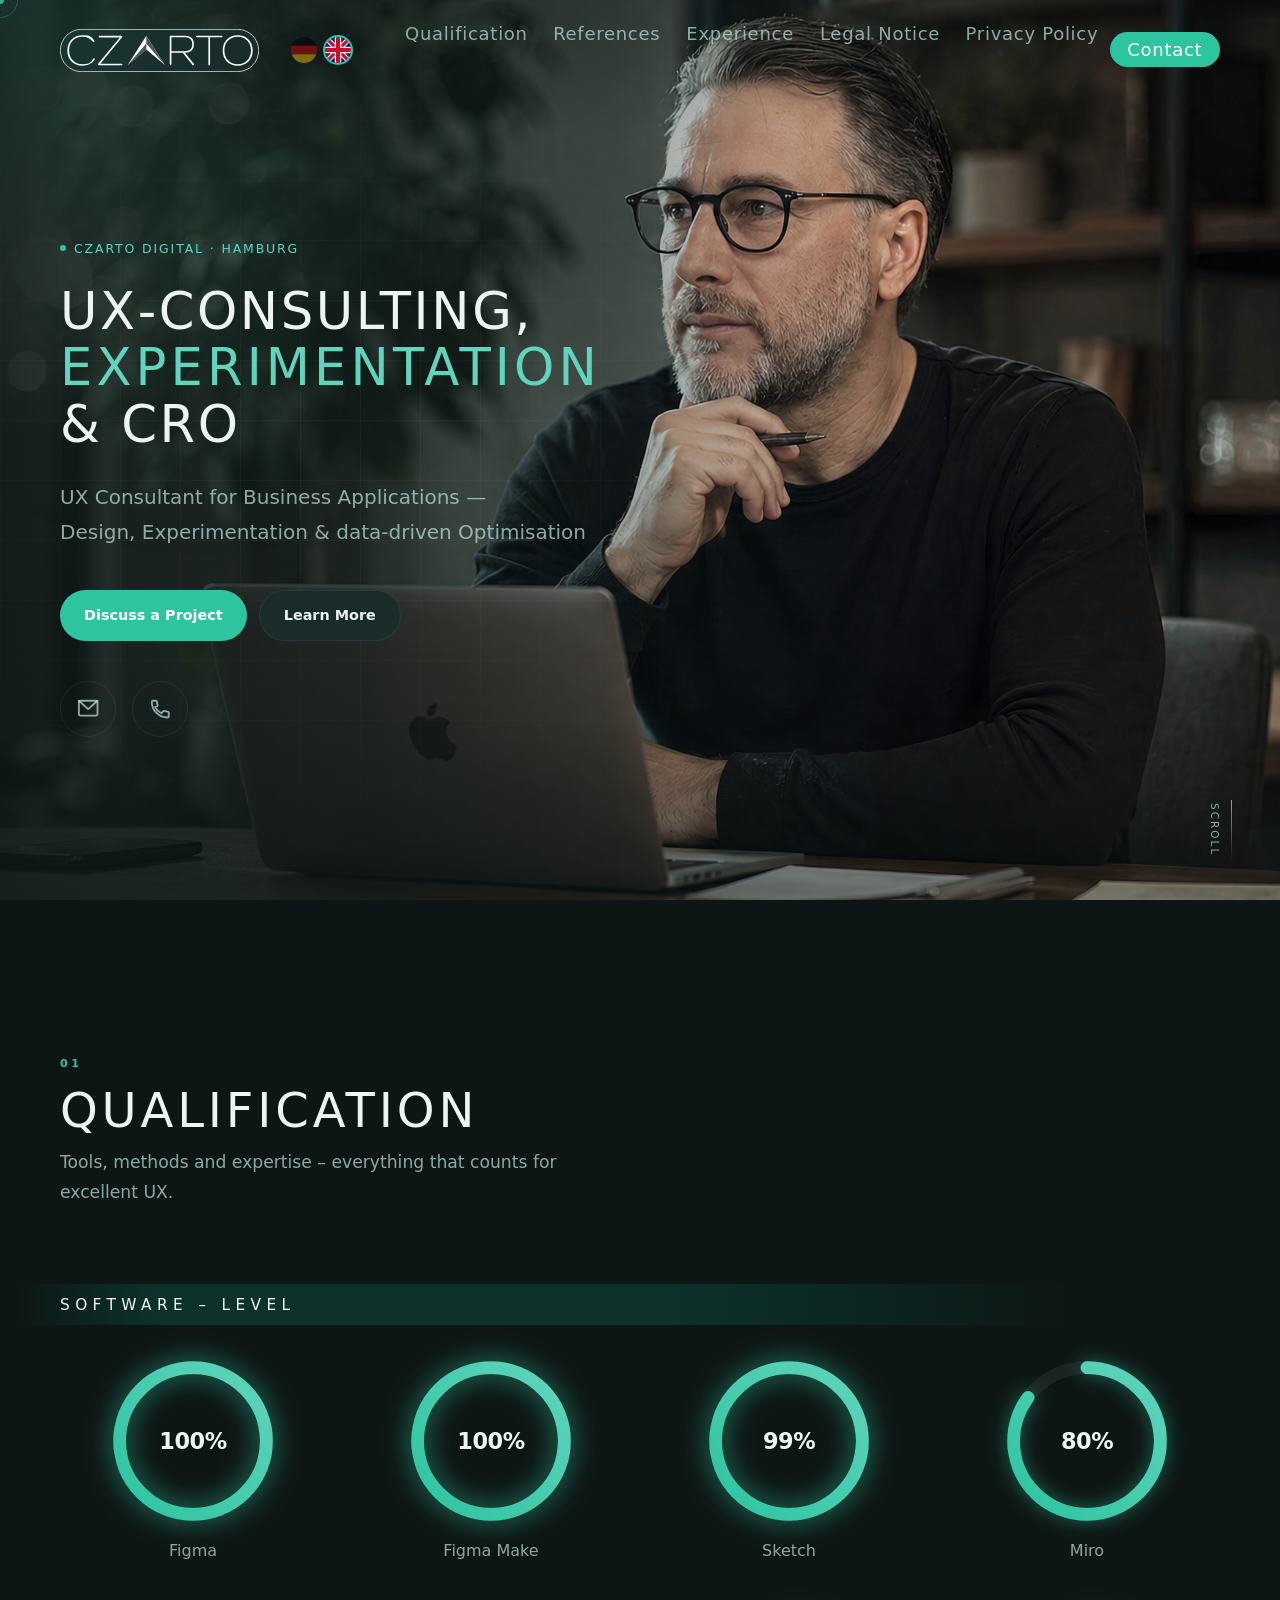
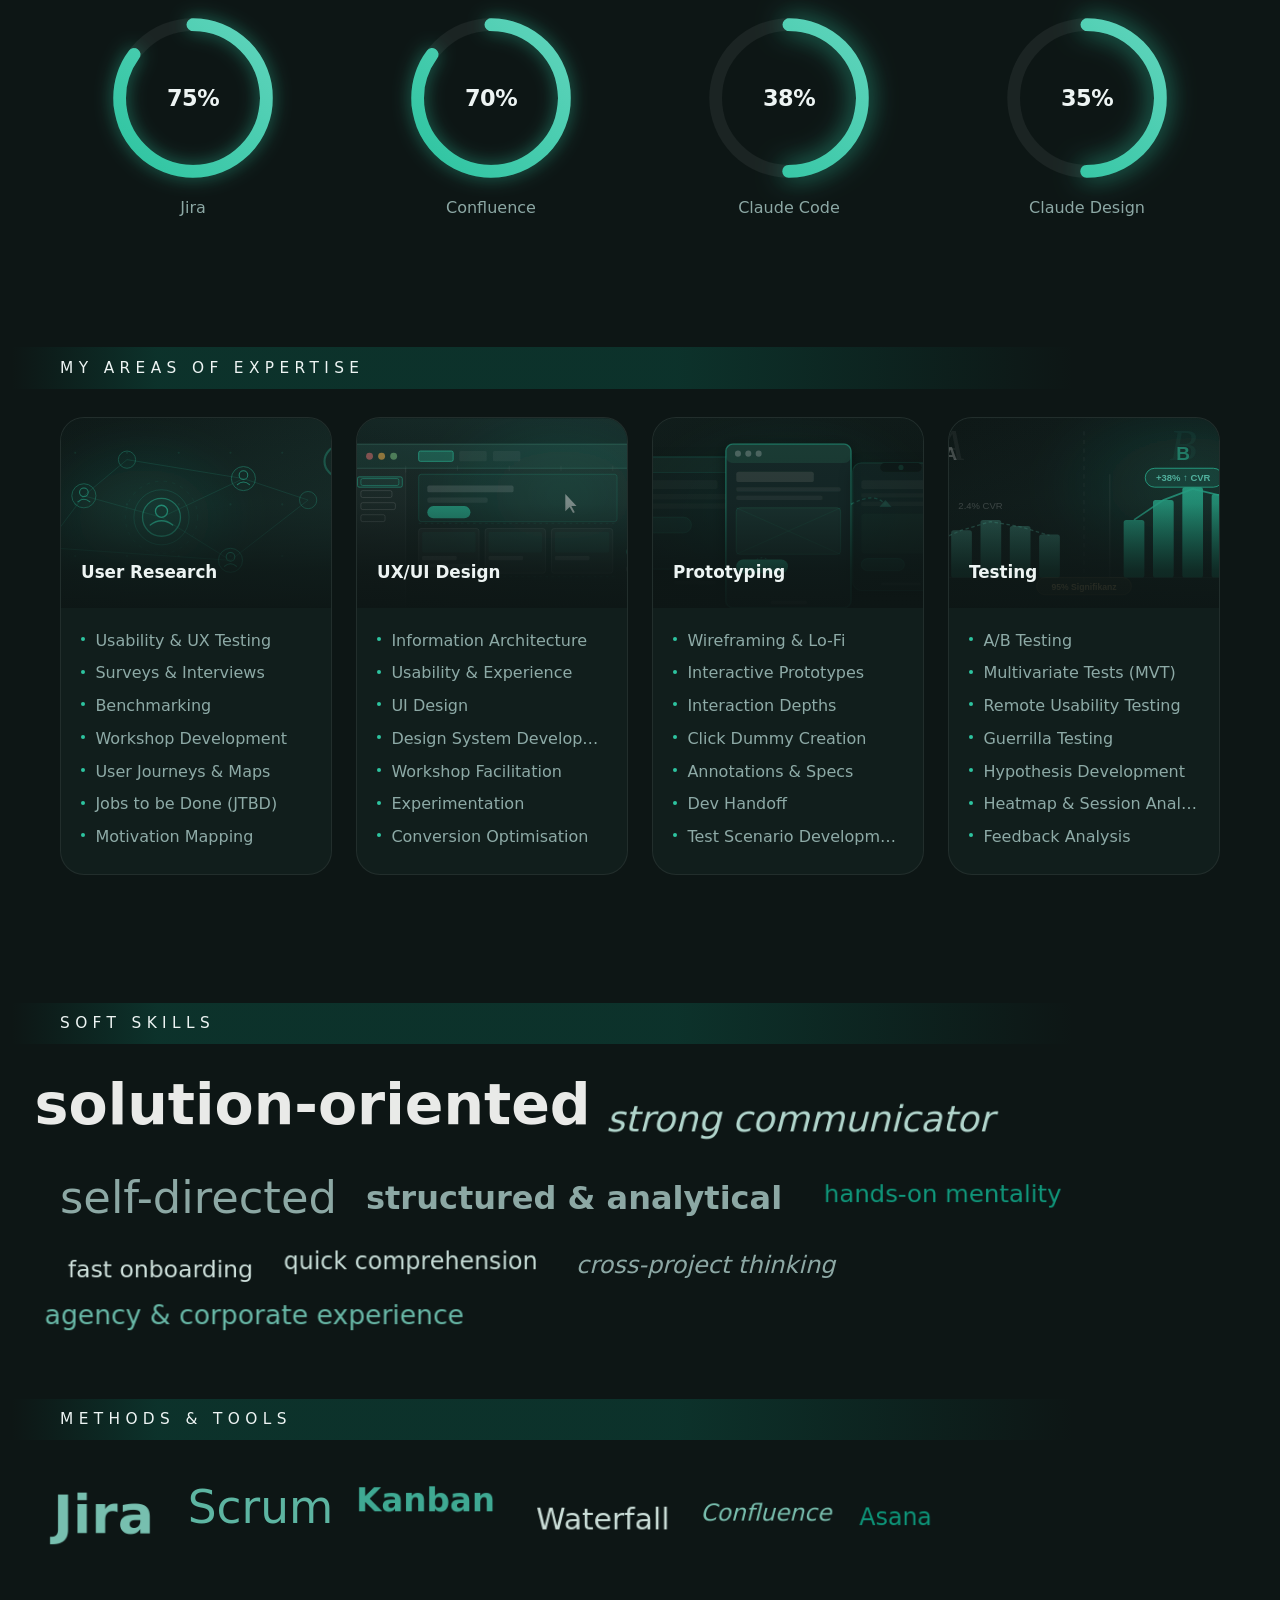
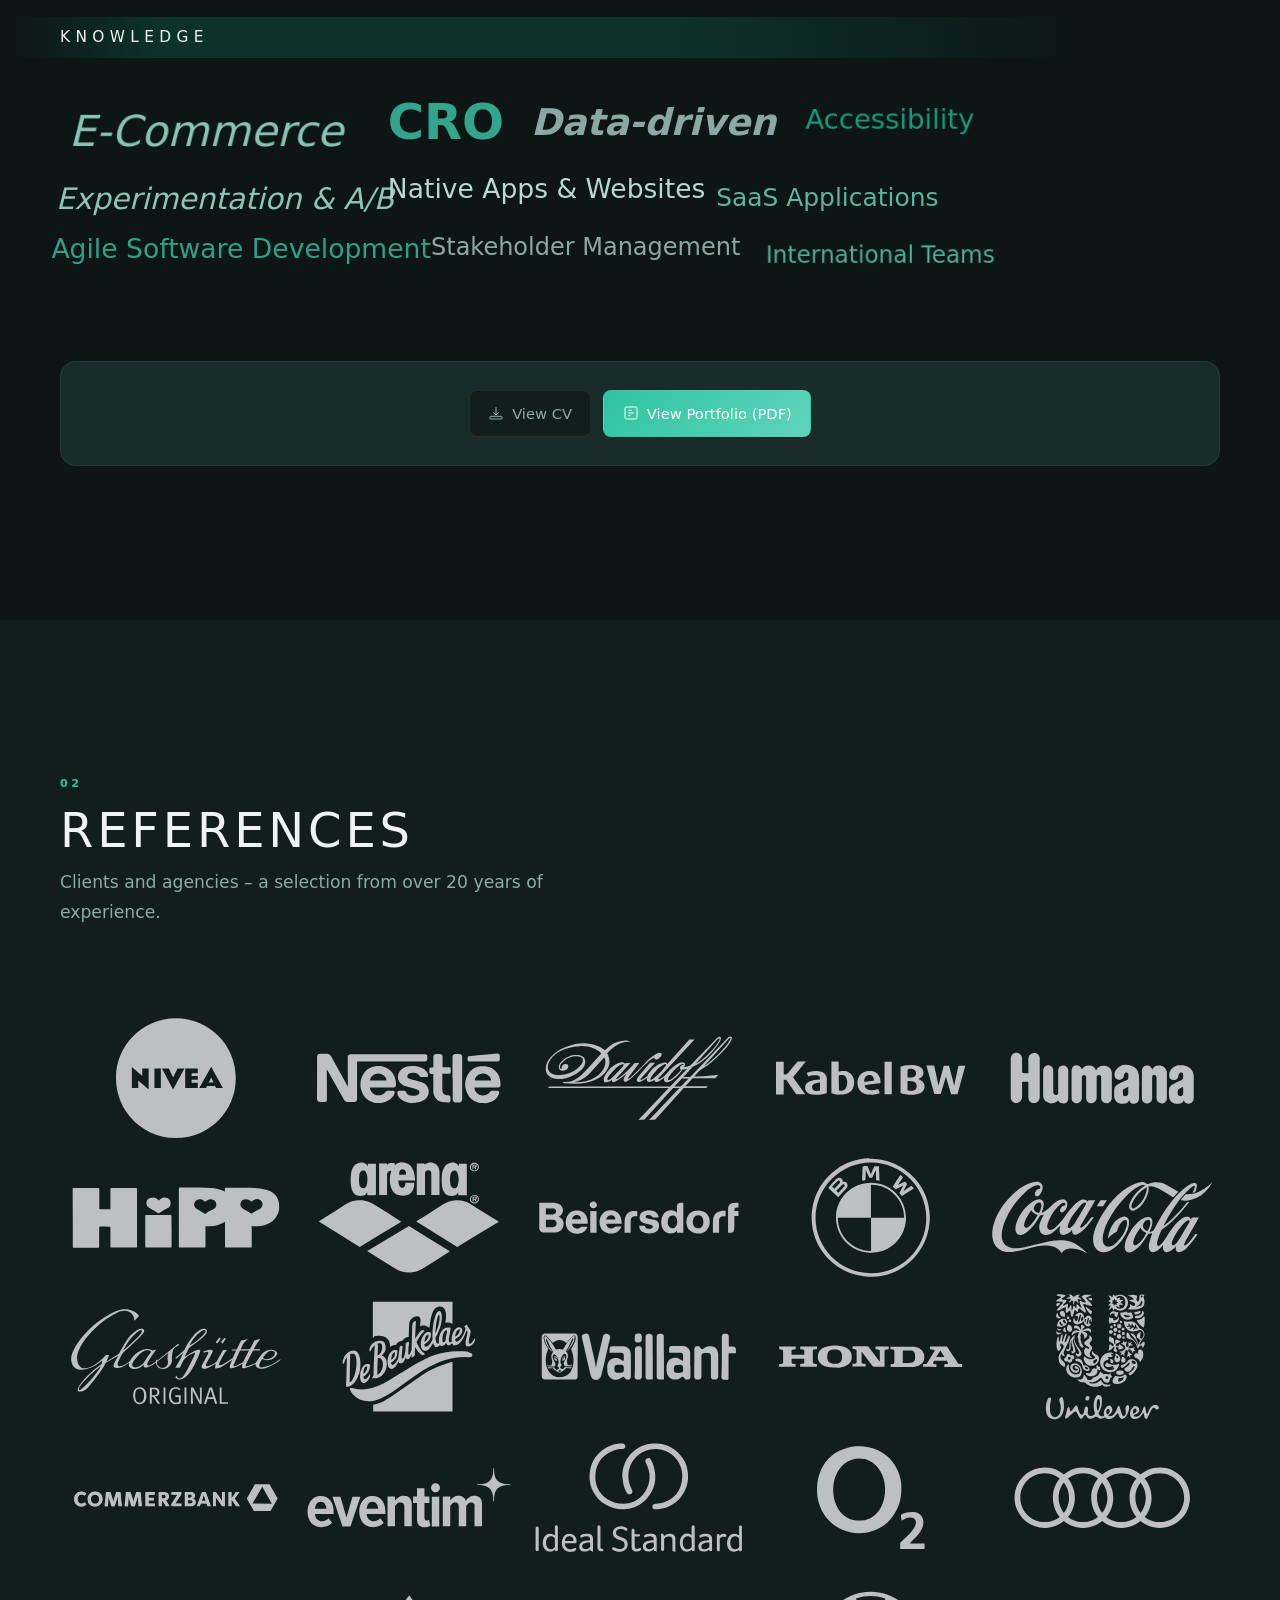
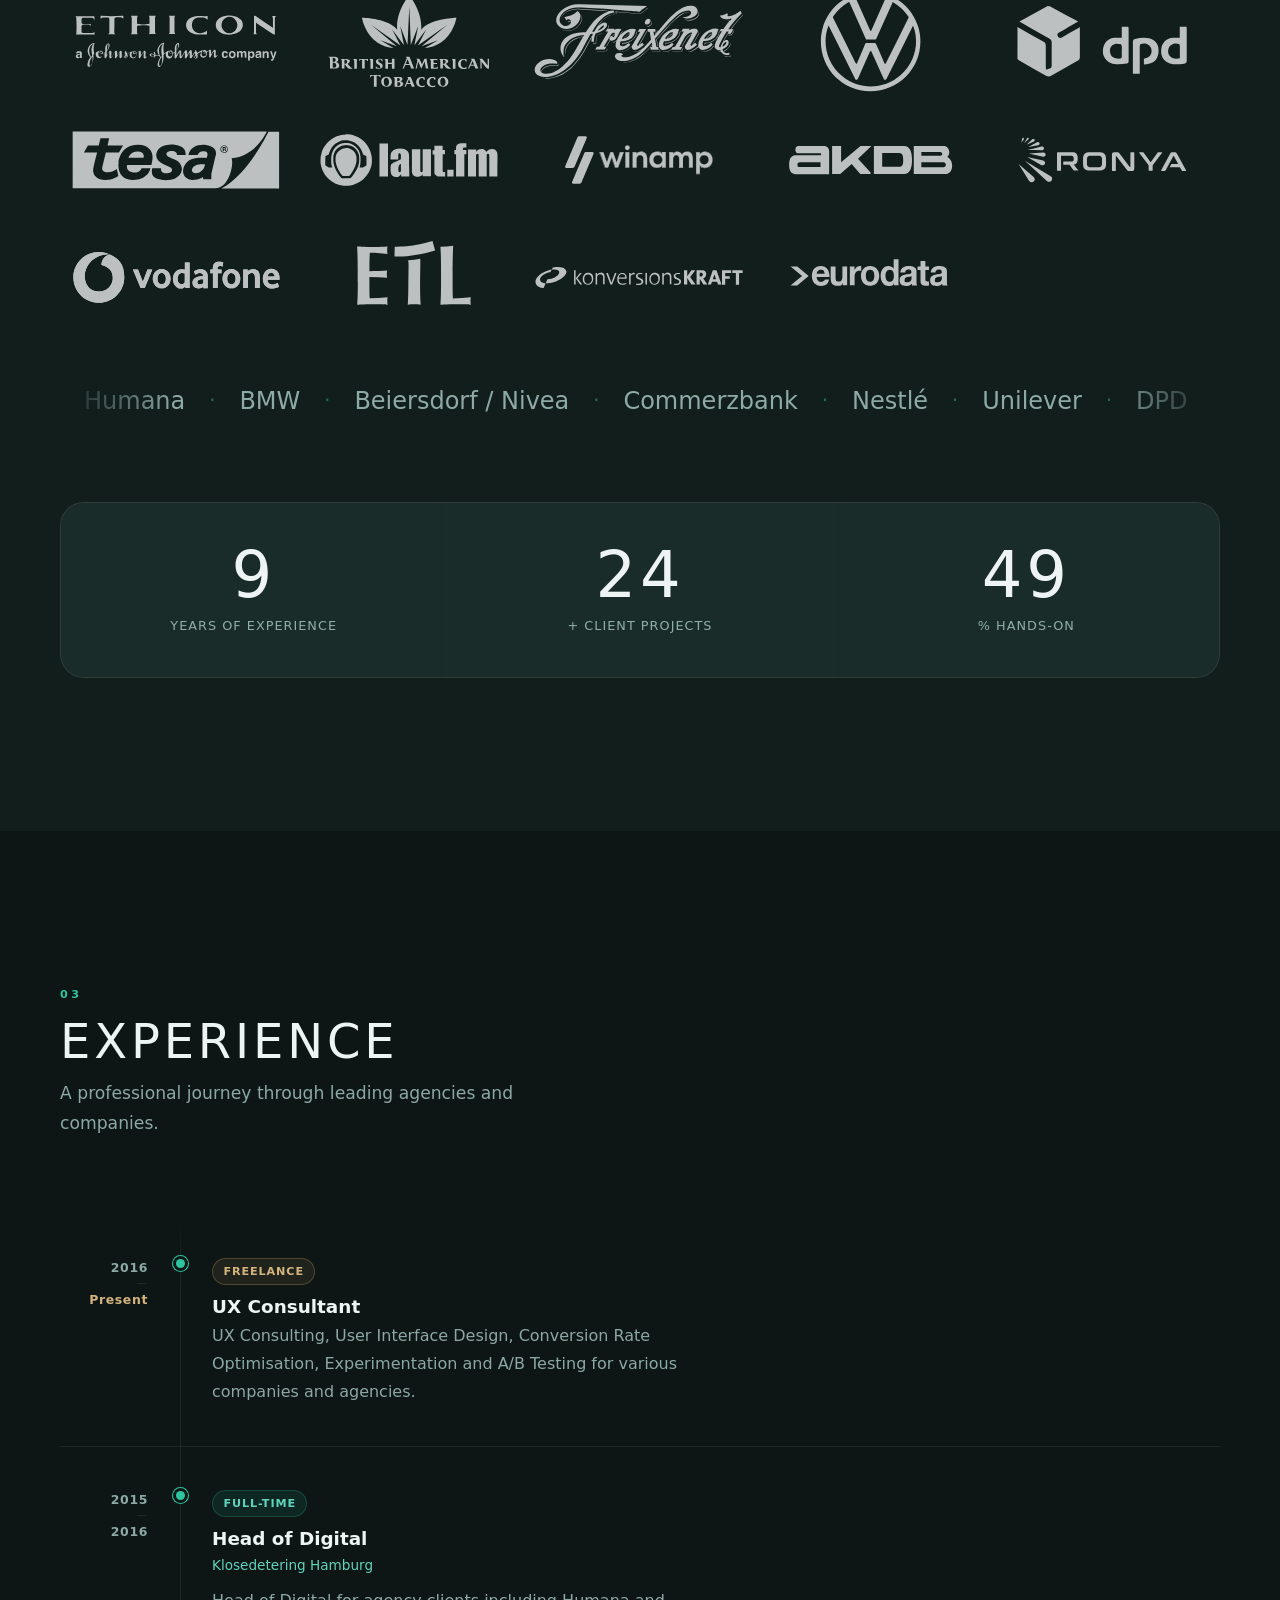
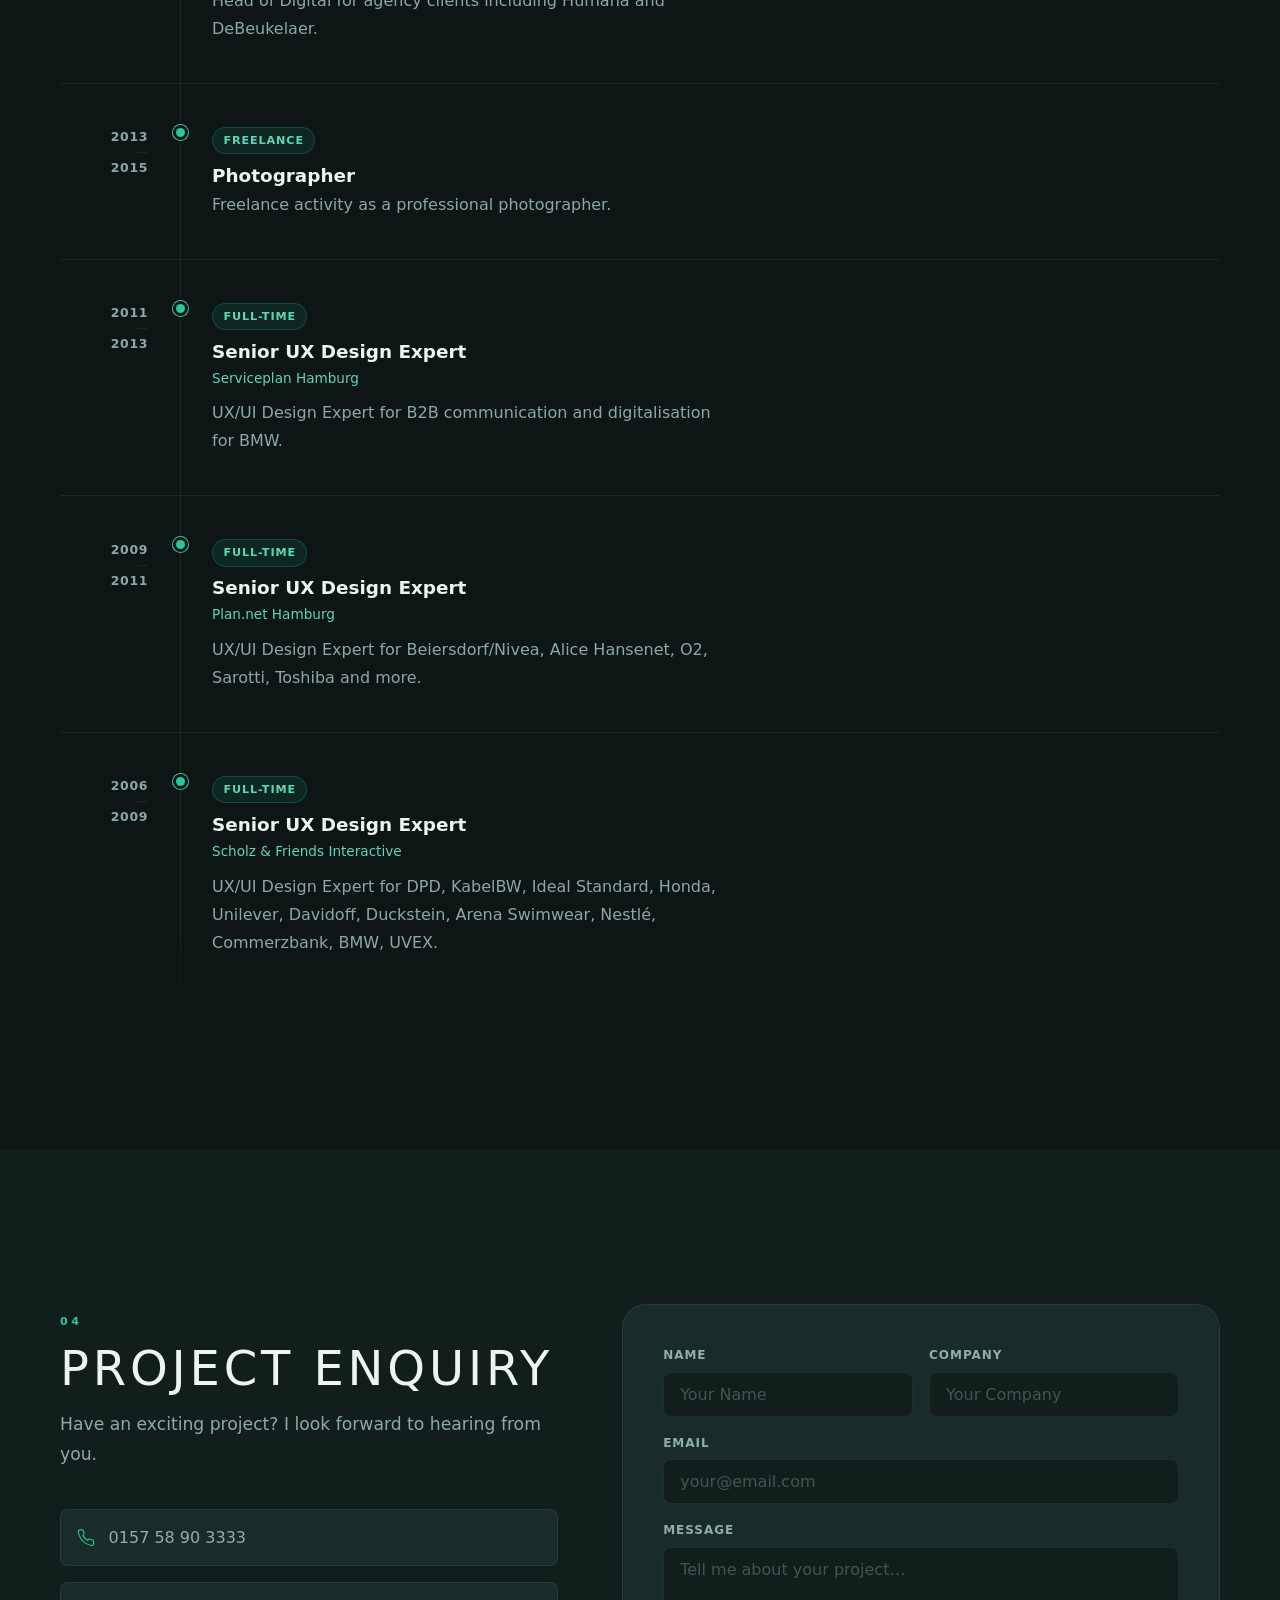
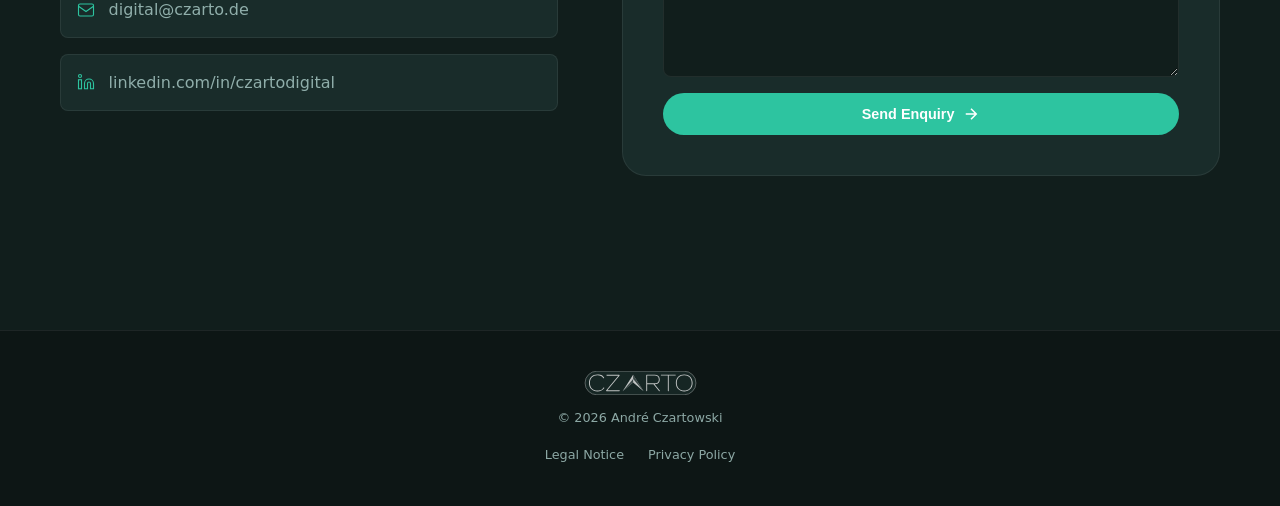
==== en/index.html @ 67c739dc "Add English language version with flag-based nav switcher - en/index.html: full English translation " ====
<!DOCTYPE html>
<html lang="en">
<head>
  <meta charset="UTF-8" />
  <meta name="viewport" content="width=device-width, initial-scale=1.0" />
  <meta name="description" content="André Czartowski – UX Consultant for Business Applications, Design, Experimentation & data-driven Optimisation. Hamburg." />
  <title>UX/UI Design | Czarto Digital | Hamburg</title>
  <link rel="alternate" hreflang="de" href="https://digital.czarto.de/" />
  <link rel="alternate" hreflang="en" href="https://digital.czarto.de/en/" />
  <link rel="stylesheet" href="../fonts/fonts.css" />
  <link rel="stylesheet" href="../styles.css" />
  <script>
    const THEMES = { 1: 'theme-light' };
    const param = new URLSearchParams(location.search).get('theme');
    const theme = param ? 'theme-' + param : THEMES[new Date().getDay()];
    if (theme) document.documentElement.classList.add(theme);
  </script>
</head>
<body>
  <svg class="ring-defs" aria-hidden="true" focusable="false">
    <defs>
      <linearGradient id="ringGradient" x1="0%" y1="0%" x2="100%" y2="100%">
        <stop offset="0%"   stop-color="#2dc4a0"/>
        <stop offset="100%" stop-color="#60d4bc"/>
      </linearGradient>
    </defs>
  </svg>

  <!-- ─── Navigation ─────────────────────────────────────────────────── -->
  <header class="nav-wrap" id="nav">
    <nav class="nav-inner">
      <a href="#hero" class="nav-logo" aria-label="Czarto Digital">
        <img src="../logo.svg" alt="Czarto Digital" class="nav-logo-img nav-logo-img--dark" width="200" height="43" />
        <img src="../czarto_logo_2020_invert.svg" alt="Czarto Digital" class="nav-logo-img nav-logo-img--light" width="200" height="43" />
      </a>

      <!-- Desktop language switch -->
      <div class="lang-switch lang-switch--desktop">
        <a href="../" class="lang-btn" aria-label="Deutsch" hreflang="de">
          <span class="flag-circle">
            <svg viewBox="0 0 24 24" xmlns="http://www.w3.org/2000/svg"><rect width="24" height="8" fill="#000"/><rect y="8" width="24" height="8" fill="#DD0000"/><rect y="16" width="24" height="8" fill="#FFCC00"/></svg>
          </span>
        </a>
        <a href="#" class="lang-btn lang-btn--active" aria-label="English" hreflang="en">
          <span class="flag-circle">
            <svg viewBox="0 0 24 24" xmlns="http://www.w3.org/2000/svg"><rect width="24" height="24" fill="#012169"/><path d="M0,0 L24,24 M24,0 L0,24" stroke="#fff" stroke-width="5"/><path d="M0,0 L24,24 M24,0 L0,24" stroke="#C8102E" stroke-width="3"/><rect x="9" y="0" width="6" height="24" fill="#fff"/><rect x="0" y="9" width="24" height="6" fill="#fff"/><rect x="10" y="0" width="4" height="24" fill="#C8102E"/><rect x="0" y="10" width="24" height="4" fill="#C8102E"/></svg>
          </span>
        </a>
      </div>

      <button class="nav-toggle" id="navToggle" aria-label="Open menu" aria-expanded="false">
        <span></span><span></span><span></span>
      </button>
      <ul class="nav-links" id="navLinks" role="list">
        <li><a href="#qualifikation" class="nav-link">Qualification</a></li>
        <li><a href="#referenzen" class="nav-link">References</a></li>
        <li><a href="#erfahrung" class="nav-link">Experience</a></li>
        <li class="nav-sep-item"><a href="../impressum.html" class="nav-link nav-link--small">Legal Notice</a></li>
        <li><a href="../datenschutz.html" class="nav-link nav-link--small">Privacy Policy</a></li>
        <!-- Mobile language switch -->
        <li class="nav-lang-item">
          <a href="../" class="lang-btn-mobile" aria-label="Deutsch" hreflang="de">
            <span class="flag-circle">
              <svg viewBox="0 0 24 24" xmlns="http://www.w3.org/2000/svg"><rect width="24" height="8" fill="#000"/><rect y="8" width="24" height="8" fill="#DD0000"/><rect y="16" width="24" height="8" fill="#FFCC00"/></svg>
            </span>
            <span>Deutsch</span>
          </a>
          <a href="#" class="lang-btn-mobile lang-btn-mobile--active" aria-label="English" hreflang="en">
            <span class="flag-circle">
              <svg viewBox="0 0 24 24" xmlns="http://www.w3.org/2000/svg"><rect width="24" height="24" fill="#012169"/><path d="M0,0 L24,24 M24,0 L0,24" stroke="#fff" stroke-width="5"/><path d="M0,0 L24,24 M24,0 L0,24" stroke="#C8102E" stroke-width="3"/><rect x="9" y="0" width="6" height="24" fill="#fff"/><rect x="0" y="9" width="24" height="6" fill="#fff"/><rect x="10" y="0" width="4" height="24" fill="#C8102E"/><rect x="0" y="10" width="24" height="4" fill="#C8102E"/></svg>
            </span>
            <span>English</span>
          </a>
        </li>
        <li class="nav-cta-item"><a href="#kontakt" class="nav-link nav-link--cta">Contact</a></li>
      </ul>
    </nav>
  </header>

  <main>

    <!-- ─── Hero ───────────────────────────────────────────────────────── -->
    <section class="hero" id="hero">
      <div class="hero-bg">
        <img src="../hero-bg.jpg" alt="" class="hero-photo" aria-hidden="true" fetchpriority="high" />
        <div class="hero-overlay"></div>
        <div class="hero-grid"></div>
        <div class="hero-orb hero-orb--1"></div>
        <div class="hero-orb hero-orb--2"></div>
      </div>
      <div class="container hero-container">
        <div class="hero-content">
          <div class="hero-eyebrow reveal">
            <span class="dot"></span> Czarto Digital · Hamburg
          </div>
          <h1 class="hero-headline reveal reveal--delay-1">
            UX&#8209;Consulting,<br>
            <em>Experimentation</em><br>
            &amp;&nbsp;CRO
          </h1>
          <p class="hero-sub reveal reveal--delay-2">
            UX Consultant for Business Applications &mdash;<br>
            Design, Experimentation &amp; data-driven Optimisation
          </p>
          <div class="hero-actions reveal reveal--delay-3">
            <a href="#kontakt" class="btn btn--primary">Discuss a Project</a>
            <a href="#qualifikation" class="btn btn--ghost">Learn More</a>
          </div>
          <div class="hero-meta reveal reveal--delay-4">
            <a href="mailto:digital@czarto.de" class="meta-link" aria-label="Send email">
              <svg viewBox="0 0 24 24" fill="none" stroke="currentColor" stroke-width="1.5" stroke-linecap="round" stroke-linejoin="round" aria-hidden="true"><rect x="2" y="4" width="20" height="16" rx="2"/><polyline points="2,4 12,13 22,4"/></svg>
            </a>
            <a href="tel:+4915758903333" class="meta-link" aria-label="Call">
              <svg viewBox="0 0 24 24" fill="none" stroke="currentColor" stroke-width="1.5" stroke-linecap="round" stroke-linejoin="round" aria-hidden="true"><path d="M6.6 10.8a15.05 15.05 0 006.6 6.6l2.2-2.2a1 1 0 011.1-.24 11.47 11.47 0 003.6.72 1 1 0 011 1V21a1 1 0 01-1 1A17 17 0 013 5a1 1 0 011-1h3.5a1 1 0 011 1 11.47 11.47 0 00.72 3.6 1 1 0 01-.24 1.1z"/></svg>
            </a>
          </div>
        </div>
      </div>
      <div class="hero-scroll-hint" aria-hidden="true">
        <span>Scroll</span>
        <div class="scroll-line"></div>
      </div>
    </section>

    <!-- ─── 01 Qualification ──────────────────────────────────────────── -->
    <section class="section" id="qualifikation">
      <div class="container">
        <div class="section-header reveal">
          <span class="section-num">01</span>
          <h2 class="section-title">Qualification</h2>
          <p class="section-desc">Tools, methods and expertise – everything that counts for excellent UX.</p>
        </div>

        <!-- Software Skills -->
        <div class="skills-block reveal">
          <h3 class="block-label">Software – Level</h3>
          <div class="rings-grid">

            <div class="ring-item">
              <div class="ring-wrap">
                <svg class="ring-svg" viewBox="0 0 96 96" aria-hidden="true">
                  <circle class="ring-track" cx="48" cy="48" r="40"/>
                  <circle class="ring-fill" cx="48" cy="48" r="40" data-pct="100"/>
                </svg>
                <div class="ring-center"><span class="ring-pct">0%</span></div>
              </div>
              <span class="ring-name">Figma</span>
            </div>

            <div class="ring-item">
              <div class="ring-wrap">
                <svg class="ring-svg" viewBox="0 0 96 96" aria-hidden="true">
                  <circle class="ring-track" cx="48" cy="48" r="40"/>
                  <circle class="ring-fill" cx="48" cy="48" r="40" data-pct="100"/>
                </svg>
                <div class="ring-center"><span class="ring-pct">0%</span></div>
              </div>
              <span class="ring-name">Figma Make</span>
            </div>

            <div class="ring-item">
              <div class="ring-wrap">
                <svg class="ring-svg" viewBox="0 0 96 96" aria-hidden="true">
                  <circle class="ring-track" cx="48" cy="48" r="40"/>
                  <circle class="ring-fill" cx="48" cy="48" r="40" data-pct="100"/>
                </svg>
                <div class="ring-center"><span class="ring-pct">0%</span></div>
              </div>
              <span class="ring-name">Sketch</span>
            </div>

            <div class="ring-item">
              <div class="ring-wrap">
                <svg class="ring-svg" viewBox="0 0 96 96" aria-hidden="true">
                  <circle class="ring-track" cx="48" cy="48" r="40"/>
                  <circle class="ring-fill" cx="48" cy="48" r="40" data-pct="85"/>
                </svg>
                <div class="ring-center"><span class="ring-pct">0%</span></div>
              </div>
              <span class="ring-name">Miro</span>
            </div>

            <div class="ring-item">
              <div class="ring-wrap">
                <svg class="ring-svg" viewBox="0 0 96 96" aria-hidden="true">
                  <circle class="ring-track" cx="48" cy="48" r="40"/>
                  <circle class="ring-fill" cx="48" cy="48" r="40" data-pct="85"/>
                </svg>
                <div class="ring-center"><span class="ring-pct">0%</span></div>
              </div>
              <span class="ring-name">Jira</span>
            </div>

            <div class="ring-item">
              <div class="ring-wrap">
                <svg class="ring-svg" viewBox="0 0 96 96" aria-hidden="true">
                  <circle class="ring-track" cx="48" cy="48" r="40"/>
                  <circle class="ring-fill" cx="48" cy="48" r="40" data-pct="85"/>
                </svg>
                <div class="ring-center"><span class="ring-pct">0%</span></div>
              </div>
              <span class="ring-name">Confluence</span>
            </div>

            <div class="ring-item">
              <div class="ring-wrap">
                <svg class="ring-svg" viewBox="0 0 96 96" aria-hidden="true">
                  <circle class="ring-track" cx="48" cy="48" r="40"/>
                  <circle class="ring-fill" cx="48" cy="48" r="40" data-pct="50"/>
                </svg>
                <div class="ring-center"><span class="ring-pct">0%</span></div>
              </div>
              <span class="ring-name">Claude Code</span>
            </div>

            <div class="ring-item">
              <div class="ring-wrap">
                <svg class="ring-svg" viewBox="0 0 96 96" aria-hidden="true">
                  <circle class="ring-track" cx="48" cy="48" r="40"/>
                  <circle class="ring-fill" cx="48" cy="48" r="40" data-pct="50"/>
                </svg>
                <div class="ring-center"><span class="ring-pct">0%</span></div>
              </div>
              <span class="ring-name">Claude Design</span>
            </div>

          </div>
        </div>

        <!-- Expertise Cards -->
        <h3 class="block-label block-label--expertise reveal">My Areas of Expertise</h3>
        <div class="expertise-grid reveal">
          <article class="expertise-card">
            <div class="expertise-img-wrap">
              <img src="../img-research.svg" alt="" class="expertise-img expertise-img--dark" aria-hidden="true" />
              <img src="../img-research-light.svg" alt="" class="expertise-img expertise-img--light" aria-hidden="true" />
              <div class="expertise-img-overlay"></div>
              <h3 class="expertise-title">User Research</h3>
            </div>
            <ul class="expertise-list">
              <li>Usability &amp; UX Testing</li>
              <li>Surveys &amp; Interviews</li>
              <li>Benchmarking</li>
              <li>Workshop Development</li>
              <li>User Journeys &amp; Maps</li>
              <li>Jobs to be Done (JTBD)</li>
              <li>Motivation Mapping</li>
            </ul>
          </article>
          <article class="expertise-card">
            <div class="expertise-img-wrap">
              <img src="../img-design.svg" alt="" class="expertise-img expertise-img--dark" aria-hidden="true" />
              <img src="../img-design-light.svg" alt="" class="expertise-img expertise-img--light" aria-hidden="true" />
              <div class="expertise-img-overlay"></div>
              <h3 class="expertise-title">UX/UI Design</h3>
            </div>
            <ul class="expertise-list">
              <li>Information Architecture</li>
              <li>Usability &amp; Experience</li>
              <li>UI Design</li>
              <li>Design System Development</li>
              <li>Workshop Facilitation</li>
              <li>Experimentation</li>
              <li>Conversion Optimisation</li>
            </ul>
          </article>
          <article class="expertise-card">
            <div class="expertise-img-wrap">
              <img src="../img-prototyping.svg" alt="" class="expertise-img expertise-img--dark" aria-hidden="true" />
              <img src="../img-prototyping-light.svg" alt="" class="expertise-img expertise-img--light" aria-hidden="true" />
              <div class="expertise-img-overlay"></div>
              <h3 class="expertise-title">Prototyping</h3>
            </div>
            <ul class="expertise-list">
              <li>Wireframing &amp; Lo-Fi</li>
              <li>Interactive Prototypes</li>
              <li>Interaction Depths</li>
              <li>Click Dummy Creation</li>
              <li>Annotations &amp; Specs</li>
              <li>Dev Handoff</li>
              <li>Test Scenario Development</li>
            </ul>
          </article>
          <article class="expertise-card">
            <div class="expertise-img-wrap">
              <img src="../img-testing.svg" alt="" class="expertise-img expertise-img--dark" aria-hidden="true" />
              <img src="../img-testing-light.svg" alt="" class="expertise-img expertise-img--light" aria-hidden="true" />
              <div class="expertise-img-overlay"></div>
              <h3 class="expertise-title">Testing</h3>
            </div>
            <ul class="expertise-list">
              <li>A/B Testing</li>
              <li>Multivariate Tests (MVT)</li>
              <li>Remote Usability Testing</li>
              <li>Guerrilla Testing</li>
              <li>Hypothesis Development</li>
              <li>Heatmap &amp; Session Analysis</li>
              <li>Feedback Analysis</li>
            </ul>
          </article>
        </div>

        <!-- Skill Clouds -->
        <div class="skill-clouds reveal">

          <div class="skill-cloud">
            <span class="skill-cloud-label">Soft Skills</span>
            <div class="word-cloud">
              <span class="w w--accent" style="--s:3.2rem;--wt:800">solution-oriented</span>
              <span class="w" style="--s:2.5rem;--wt:200;font-style:italic">strong communicator</span>
              <span class="w" style="--s:2.8rem;--wt:200">self-directed</span>
              <span class="w" style="--s:2.0rem;--wt:600">structured &amp; analytical</span>
              <span class="w" style="--s:1.7rem;--wt:300">hands-on mentality</span>
              <span class="w" style="--s:1.6rem;--wt:500">fast onboarding</span>
              <span class="w" style="--s:1.5rem;--wt:400">quick comprehension</span>
              <span class="w" style="--s:1.5rem;--wt:400;font-style:italic">cross-project thinking</span>
              <span class="w" style="--s:1.5rem;--wt:300">agency &amp; corporate experience</span>
            </div>
          </div>

          <div class="skill-cloud">
            <span class="skill-cloud-label">Methods &amp; Tools</span>
            <div class="word-cloud">
              <span class="w w--accent" style="--s:3.5rem;--wt:700">Jira</span>
              <span class="w" style="--s:2.6rem;--wt:300">Scrum</span>
              <span class="w" style="--s:2.2rem;--wt:600">Kanban</span>
              <span class="w" style="--s:1.8rem;--wt:400">Waterfall</span>
              <span class="w" style="--s:1.6rem;--wt:300;font-style:italic">Confluence</span>
              <span class="w" style="--s:1.5rem;--wt:500">Asana</span>
            </div>
          </div>

          <div class="skill-cloud">
            <span class="skill-cloud-label">Knowledge</span>
            <div class="word-cloud">
              <span class="w" style="--s:3.0rem;--wt:200;font-style:italic">E-Commerce</span>
              <span class="w w--accent" style="--s:2.8rem;--wt:700">CRO</span>
              <span class="w" style="--s:2.3rem;--wt:600;font-style:italic">Data-driven</span>
              <span class="w" style="--s:1.9rem;--wt:400">Accessibility</span>
              <span class="w" style="--s:1.7rem;--wt:300;font-style:italic">Experimentation &amp; A/B</span>
              <span class="w" style="--s:1.5rem;--wt:300">Native Apps &amp; Websites</span>
              <span class="w" style="--s:1.5rem;--wt:400">SaaS Applications</span>
              <span class="w" style="--s:1.5rem;--wt:500">Agile Software Development</span>
              <span class="w" style="--s:1.5rem;--wt:300">Stakeholder Management</span>
              <span class="w" style="--s:1.5rem;--wt:400">International Teams</span>
            </div>
          </div>

        </div>

        <!-- Downloads -->
        <div class="download-bar reveal">
          <a href="../CV/CV_Czartowski_2026.pdf" target="_blank" rel="noopener" class="download-btn">
            <svg viewBox="0 0 24 24" fill="none" stroke="currentColor" stroke-width="1.5" aria-hidden="true"><path d="M12 15V3m0 12l-4-4m4 4l4-4"/><rect x="3" y="17" width="18" height="4" rx="1"/></svg>
            View CV
          </a>
          <a href="../CV/Portfolio_Czartowski_2026.pdf" target="_blank" rel="noopener" class="download-btn download-btn--accent">
            <svg viewBox="0 0 24 24" fill="none" stroke="currentColor" stroke-width="1.5" aria-hidden="true"><rect x="3" y="3" width="18" height="18" rx="2"/><path d="M8 12h8M8 8h5M8 16h3"/></svg>
            View Portfolio (PDF)
          </a>
        </div>
      </div>
    </section>

    <!-- ─── 02 References ─────────────────────────────────────────────── -->
    <section class="section section--dark" id="referenzen">
      <div class="container">
        <div class="section-header reveal">
          <span class="section-num">02</span>
          <h2 class="section-title">References</h2>
          <p class="section-desc">Clients and agencies – a selection from over 20 years of experience.</p>
        </div>
        <div class="logos-grid-wrap reveal">
          <img src="../logos-referenzen.svg" alt="Reference logos: Humana, BMW, Beiersdorf, Commerzbank, Nestlé, Unilever and more" class="logos-grid-img" />
        </div>

        <div class="client-marquee-wrap reveal" aria-hidden="true">
          <div class="client-marquee" aria-label="Clients and References">
            <div class="client-track">
              <span class="client-name">Humana</span>
              <span class="client-sep">·</span>
              <span class="client-name">BMW</span>
              <span class="client-sep">·</span>
              <span class="client-name">Beiersdorf / Nivea</span>
              <span class="client-sep">·</span>
              <span class="client-name">Commerzbank</span>
              <span class="client-sep">·</span>
              <span class="client-name">Nestlé</span>
              <span class="client-sep">·</span>
              <span class="client-name">Unilever</span>
              <span class="client-sep">·</span>
              <span class="client-name">DPD</span>
              <span class="client-sep">·</span>
              <span class="client-name">O2</span>
              <span class="client-sep">·</span>
              <span class="client-name">Toshiba</span>
              <span class="client-sep">·</span>
              <span class="client-name">Honda</span>
              <span class="client-sep">·</span>
              <span class="client-name">Davidoff</span>
              <span class="client-sep">·</span>
              <span class="client-name">UVEX</span>
              <span class="client-sep">·</span>
              <span class="client-name">DeBeukelaer</span>
              <span class="client-sep">·</span>
              <span class="client-name">Alice Hansenet</span>
              <span class="client-sep">·</span>
              <span class="client-name">KabelBW</span>
              <span class="client-sep">·</span>
              <span class="client-name">Ideal Standard</span>
              <span class="client-sep">·</span>
              <span class="client-name">Sarotti</span>
              <span class="client-sep">·</span>
              <span class="client-name">Duckstein</span>
              <span class="client-sep">·</span>
              <span class="client-name">Arena Swimwear</span>
              <span class="client-sep">·</span>
              <span class="client-name">Humana</span>
              <span class="client-sep">·</span>
              <span class="client-name">BMW</span>
              <span class="client-sep">·</span>
              <span class="client-name">Beiersdorf / Nivea</span>
              <span class="client-sep">·</span>
              <span class="client-name">Commerzbank</span>
              <span class="client-sep">·</span>
              <span class="client-name">Nestlé</span>
              <span class="client-sep">·</span>
              <span class="client-name">Unilever</span>
              <span class="client-sep">·</span>
              <span class="client-name">DPD</span>
              <span class="client-sep">·</span>
              <span class="client-name">O2</span>
              <span class="client-sep">·</span>
              <span class="client-name">Toshiba</span>
              <span class="client-sep">·</span>
              <span class="client-name">Honda</span>
              <span class="client-sep">·</span>
              <span class="client-name">Davidoff</span>
              <span class="client-sep">·</span>
              <span class="client-name">UVEX</span>
              <span class="client-sep">·</span>
            </div>
          </div>
        </div>

        <div class="stats-row reveal">
          <div class="stat-card">
            <div class="stat-num" data-target="20">0</div>
            <div class="stat-label">Years of Experience</div>
          </div>
          <div class="stat-card">
            <div class="stat-num" data-target="50">0</div>
            <div class="stat-label">+ Client Projects</div>
          </div>
          <div class="stat-card">
            <div class="stat-num" data-target="100">0</div>
            <div class="stat-label">% Hands-On</div>
          </div>
        </div>
      </div>
    </section>

    <!-- ─── 03 Experience ─────────────────────────────────────────────── -->
    <section class="section" id="erfahrung">
      <div class="container">
        <div class="section-header reveal">
          <span class="section-num">03</span>
          <h2 class="section-title">Experience</h2>
          <p class="section-desc">A professional journey through leading agencies and companies.</p>
        </div>
        <div class="timeline">
          <article class="timeline-item reveal">
            <div class="timeline-year">
              <span>2016</span>
              <span class="year-sep">—</span>
              <span class="year-now">Present</span>
            </div>
            <div class="timeline-content">
              <div class="timeline-badge">Freelance</div>
              <h3 class="timeline-role">UX Consultant</h3>
              <p class="timeline-desc">UX Consulting, User Interface Design, Conversion Rate Optimisation, Experimentation and A/B Testing for various companies and agencies.</p>
            </div>
          </article>
          <article class="timeline-item reveal">
            <div class="timeline-year">
              <span>2015</span>
              <span class="year-sep">—</span>
              <span>2016</span>
            </div>
            <div class="timeline-content">
              <div class="timeline-badge">Full-time</div>
              <h3 class="timeline-role">Head of Digital</h3>
              <p class="timeline-company">Klosedetering Hamburg</p>
              <p class="timeline-desc">Head of Digital for agency clients including Humana and DeBeukelaer.</p>
            </div>
          </article>
          <article class="timeline-item reveal">
            <div class="timeline-year">
              <span>2013</span>
              <span class="year-sep">—</span>
              <span>2015</span>
            </div>
            <div class="timeline-content">
              <div class="timeline-badge">Freelance</div>
              <h3 class="timeline-role">Photographer</h3>
              <p class="timeline-desc">Freelance activity as a professional photographer.</p>
            </div>
          </article>
          <article class="timeline-item reveal">
            <div class="timeline-year">
              <span>2011</span>
              <span class="year-sep">—</span>
              <span>2013</span>
            </div>
            <div class="timeline-content">
              <div class="timeline-badge">Full-time</div>
              <h3 class="timeline-role">Senior UX Design Expert</h3>
              <p class="timeline-company">Serviceplan Hamburg</p>
              <p class="timeline-desc">UX/UI Design Expert for B2B communication and digitalisation for BMW.</p>
            </div>
          </article>
          <article class="timeline-item reveal">
            <div class="timeline-year">
              <span>2009</span>
              <span class="year-sep">—</span>
              <span>2011</span>
            </div>
            <div class="timeline-content">
              <div class="timeline-badge">Full-time</div>
              <h3 class="timeline-role">Senior UX Design Expert</h3>
              <p class="timeline-company">Plan.net Hamburg</p>
              <p class="timeline-desc">UX/UI Design Expert for Beiersdorf/Nivea, Alice Hansenet, O2, Sarotti, Toshiba and more.</p>
            </div>
          </article>
          <article class="timeline-item reveal">
            <div class="timeline-year">
              <span>2006</span>
              <span class="year-sep">—</span>
              <span>2009</span>
            </div>
            <div class="timeline-content">
              <div class="timeline-badge">Full-time</div>
              <h3 class="timeline-role">Senior UX Design Expert</h3>
              <p class="timeline-company">Scholz &amp; Friends Interactive</p>
              <p class="timeline-desc">UX/UI Design Expert for DPD, KabelBW, Ideal Standard, Honda, Unilever, Davidoff, Duckstein, Arena Swimwear, Nestlé, Commerzbank, BMW, UVEX.</p>
            </div>
          </article>
        </div>
      </div>
    </section>

    <!-- ─── 04 Contact ────────────────────────────────────────────────── -->
    <section class="section section--contact" id="kontakt">
      <div class="container">
        <div class="contact-grid">
          <div class="contact-left reveal">
            <span class="section-num">04</span>
            <h2 class="section-title">Project Enquiry</h2>
            <p class="contact-intro">Have an exciting project? I look forward to hearing from you.</p>
            <div class="contact-details">
              <a href="tel:+4915758903333" class="contact-item">
                <svg viewBox="0 0 24 24" fill="none" stroke="currentColor" stroke-width="1.5" aria-hidden="true"><path d="M22 16.92v3a2 2 0 01-2.18 2 19.79 19.79 0 01-8.63-3.07A19.5 19.5 0 014.69 12 19.79 19.79 0 011.65 3.4 2 2 0 013.63 1.22h3a2 2 0 012 1.72 12.84 12.84 0 00.7 2.81 2 2 0 01-.45 2.11L7.91 8.85a16 16 0 006.29 6.29l.95-1a2 2 0 012.11-.45 12.84 12.84 0 002.81.7A2 2 0 0122 16.92z"/></svg>
                <span>0157 58 90 3333</span>
              </a>
              <a href="mailto:digital@czarto.de" class="contact-item">
                <svg viewBox="0 0 24 24" fill="none" stroke="currentColor" stroke-width="1.5" aria-hidden="true"><rect x="2" y="4" width="20" height="16" rx="2"/><path d="M2 7l10 7 10-7"/></svg>
                <span>digital@czarto.de</span>
              </a>
              <a href="https://linkedin.com/in/czartodigital" target="_blank" rel="noopener noreferrer" class="contact-item">
                <svg viewBox="0 0 24 24" fill="none" stroke="currentColor" stroke-width="1.5" aria-hidden="true"><path d="M16 8a6 6 0 016 6v7h-4v-7a2 2 0 00-2-2 2 2 0 00-2 2v7h-4v-7a6 6 0 016-6z"/><rect x="2" y="9" width="4" height="12"/><circle cx="4" cy="4" r="2"/></svg>
                <span>linkedin.com/in/czartodigital</span>
              </a>
            </div>
          </div>
          <form class="contact-form reveal reveal--delay-2" id="contactForm" novalidate>
            <input type="hidden" name="access_key" value="b334e5cb-693d-4e83-934d-d36099f39497" />
            <input type="hidden" name="subject" value="New Project Enquiry – czarto.de" />
            <input type="hidden" name="from_name" value="Czarto Digital Website" />
            <input type="hidden" name="redirect" value="false" />
            <div class="form-row">
              <div class="form-group">
                <label for="name" class="form-label">Name</label>
                <input type="text" id="name" name="name" class="form-input" placeholder="Your Name" required />
              </div>
              <div class="form-group">
                <label for="company" class="form-label">Company</label>
                <input type="text" id="company" name="company" class="form-input" placeholder="Your Company" />
              </div>
            </div>
            <div class="form-group">
              <label for="email" class="form-label">Email</label>
              <input type="email" id="email" name="email" class="form-input" placeholder="your@email.com" required />
            </div>
            <div class="form-group">
              <label for="message" class="form-label">Message</label>
              <textarea id="message" name="message" class="form-input form-textarea" placeholder="Tell me about your project…" rows="5" required></textarea>
            </div>
            <button type="submit" class="btn btn--primary btn--full">
              Send Enquiry
              <svg viewBox="0 0 24 24" fill="none" stroke="currentColor" stroke-width="2" aria-hidden="true"><path d="M5 12h14M12 5l7 7-7 7"/></svg>
            </button>
          </form>
        </div>
      </div>
    </section>

  </main>

  <!-- ─── Footer ────────────────────────────────────────────────────── -->
  <footer class="footer">
    <div class="container footer-inner">
      <div class="footer-brand">
        <img src="../logo.svg" alt="Czarto Digital" class="footer-logo-img footer-logo-img--dark" width="165" height="36" />
        <img src="../czarto_logo_2020_invert.svg" alt="Czarto Digital" class="footer-logo-img footer-logo-img--light" width="165" height="36" />
        <span class="footer-copy">&copy; 2026 André Czartowski</span>
      </div>
      <nav class="footer-links" aria-label="Footer Navigation">
        <a href="../impressum.html" class="footer-link">Legal Notice</a>
        <a href="../datenschutz.html" class="footer-link">Privacy Policy</a>
      </nav>
    </div>
  </footer>

  <script src="../script.js"></script>
</body>
</html>
---- fonts/fonts.css ----
/* cyrillic-ext */
@font-face {
  font-family: 'Inter';
  font-style: normal;
  font-weight: 300;
  font-display: swap;
  src: url('fonts/7249155f7a06.woff2') format('woff2') format('woff2');
  unicode-range: U+0460-052F, U+1C80-1C8A, U+20B4, U+2DE0-2DFF, U+A640-A69F, U+FE2E-FE2F;
}
/* cyrillic */
@font-face {
  font-family: 'Inter';
  font-style: normal;
  font-weight: 300;
  font-display: swap;
  src: url('fonts/e34c5f1bf15e.woff2') format('woff2') format('woff2');
  unicode-range: U+0301, U+0400-045F, U+0490-0491, U+04B0-04B1, U+2116;
}
/* greek-ext */
@font-face {
  font-family: 'Inter';
  font-style: normal;
  font-weight: 300;
  font-display: swap;
  src: url('fonts/6e1a6b2b96f4.woff2') format('woff2') format('woff2');
  unicode-range: U+1F00-1FFF;
}
/* greek */
@font-face {
  font-family: 'Inter';
  font-style: normal;
  font-weight: 300;
  font-display: swap;
  src: url('fonts/656bbed6cec3.woff2') format('woff2') format('woff2');
  unicode-range: U+0370-0377, U+037A-037F, U+0384-038A, U+038C, U+038E-03A1, U+03A3-03FF;
}
/* vietnamese */
@font-face {
  font-family: 'Inter';
  font-style: normal;
  font-weight: 300;
  font-display: swap;
  src: url('fonts/fc83e07548c4.woff2') format('woff2') format('woff2');
  unicode-range: U+0102-0103, U+0110-0111, U+0128-0129, U+0168-0169, U+01A0-01A1, U+01AF-01B0, U+0300-0301, U+0303-0304, U+0308-0309, U+0323, U+0329, U+1EA0-1EF9, U+20AB;
}
/* latin-ext */
@font-face {
  font-family: 'Inter';
  font-style: normal;
  font-weight: 300;
  font-display: swap;
  src: url('fonts/749a308406a6.woff2') format('woff2') format('woff2');
  unicode-range: U+0100-02BA, U+02BD-02C5, U+02C7-02CC, U+02CE-02D7, U+02DD-02FF, U+0304, U+0308, U+0329, U+1D00-1DBF, U+1E00-1E9F, U+1EF2-1EFF, U+2020, U+20A0-20AB, U+20AD-20C0, U+2113, U+2C60-2C7F, U+A720-A7FF;
}
/* latin */
@font-face {
  font-family: 'Inter';
  font-style: normal;
  font-weight: 300;
  font-display: swap;
  src: url('fonts/1ab1ad55902b.woff2') format('woff2') format('woff2');
  unicode-range: U+0000-00FF, U+0131, U+0152-0153, U+02BB-02BC, U+02C6, U+02DA, U+02DC, U+0304, U+0308, U+0329, U+2000-206F, U+20AC, U+2122, U+2191, U+2193, U+2212, U+2215, U+FEFF, U+FFFD;
}
/* cyrillic-ext */
@font-face {
  font-family: 'Inter';
  font-style: normal;
  font-weight: 400;
  font-display: swap;
  src: url('fonts/7249155f7a06.woff2') format('woff2') format('woff2');
  unicode-range: U+0460-052F, U+1C80-1C8A, U+20B4, U+2DE0-2DFF, U+A640-A69F, U+FE2E-FE2F;
}
/* cyrillic */
@font-face {
  font-family: 'Inter';
  font-style: normal;
  font-weight: 400;
  font-display: swap;
  src: url('fonts/e34c5f1bf15e.woff2') format('woff2') format('woff2');
  unicode-range: U+0301, U+0400-045F, U+0490-0491, U+04B0-04B1, U+2116;
}
/* greek-ext */
@font-face {
  font-family: 'Inter';
  font-style: normal;
  font-weight: 400;
  font-display: swap;
  src: url('fonts/6e1a6b2b96f4.woff2') format('woff2') format('woff2');
  unicode-range: U+1F00-1FFF;
}
/* greek */
@font-face {
  font-family: 'Inter';
  font-style: normal;
  font-weight: 400;
  font-display: swap;
  src: url('fonts/656bbed6cec3.woff2') format('woff2') format('woff2');
  unicode-range: U+0370-0377, U+037A-037F, U+0384-038A, U+038C, U+038E-03A1, U+03A3-03FF;
}
/* vietnamese */
@font-face {
  font-family: 'Inter';
  font-style: normal;
  font-weight: 400;
  font-display: swap;
  src: url('fonts/fc83e07548c4.woff2') format('woff2') format('woff2');
  unicode-range: U+0102-0103, U+0110-0111, U+0128-0129, U+0168-0169, U+01A0-01A1, U+01AF-01B0, U+0300-0301, U+0303-0304, U+0308-0309, U+0323, U+0329, U+1EA0-1EF9, U+20AB;
}
/* latin-ext */
@font-face {
  font-family: 'Inter';
  font-style: normal;
  font-weight: 400;
  font-display: swap;
  src: url('fonts/749a308406a6.woff2') format('woff2') format('woff2');
  unicode-range: U+0100-02BA, U+02BD-02C5, U+02C7-02CC, U+02CE-02D7, U+02DD-02FF, U+0304, U+0308, U+0329, U+1D00-1DBF, U+1E00-1E9F, U+1EF2-1EFF, U+2020, U+20A0-20AB, U+20AD-20C0, U+2113, U+2C60-2C7F, U+A720-A7FF;
}
/* latin */
@font-face {
  font-family: 'Inter';
  font-style: normal;
  font-weight: 400;
  font-display: swap;
  src: url('fonts/1ab1ad55902b.woff2') format('woff2') format('woff2');
  unicode-range: U+0000-00FF, U+0131, U+0152-0153, U+02BB-02BC, U+02C6, U+02DA, U+02DC, U+0304, U+0308, U+0329, U+2000-206F, U+20AC, U+2122, U+2191, U+2193, U+2212, U+2215, U+FEFF, U+FFFD;
}
/* cyrillic-ext */
@font-face {
  font-family: 'Inter';
  font-style: normal;
  font-weight: 500;
  font-display: swap;
  src: url('fonts/7249155f7a06.woff2') format('woff2') format('woff2');
  unicode-range: U+0460-052F, U+1C80-1C8A, U+20B4, U+2DE0-2DFF, U+A640-A69F, U+FE2E-FE2F;
}
/* cyrillic */
@font-face {
  font-family: 'Inter';
  font-style: normal;
  font-weight: 500;
  font-display: swap;
  src: url('fonts/e34c5f1bf15e.woff2') format('woff2') format('woff2');
  unicode-range: U+0301, U+0400-045F, U+0490-0491, U+04B0-04B1, U+2116;
}
/* greek-ext */
@font-face {
  font-family: 'Inter';
  font-style: normal;
  font-weight: 500;
  font-display: swap;
  src: url('fonts/6e1a6b2b96f4.woff2') format('woff2') format('woff2');
  unicode-range: U+1F00-1FFF;
}
/* greek */
@font-face {
  font-family: 'Inter';
  font-style: normal;
  font-weight: 500;
  font-display: swap;
  src: url('fonts/656bbed6cec3.woff2') format('woff2') format('woff2');
  unicode-range: U+0370-0377, U+037A-037F, U+0384-038A, U+038C, U+038E-03A1, U+03A3-03FF;
}
/* vietnamese */
@font-face {
  font-family: 'Inter';
  font-style: normal;
  font-weight: 500;
  font-display: swap;
  src: url('fonts/fc83e07548c4.woff2') format('woff2') format('woff2');
  unicode-range: U+0102-0103, U+0110-0111, U+0128-0129, U+0168-0169, U+01A0-01A1, U+01AF-01B0, U+0300-0301, U+0303-0304, U+0308-0309, U+0323, U+0329, U+1EA0-1EF9, U+20AB;
}
/* latin-ext */
@font-face {
  font-family: 'Inter';
  font-style: normal;
  font-weight: 500;
  font-display: swap;
  src: url('fonts/749a308406a6.woff2') format('woff2') format('woff2');
  unicode-range: U+0100-02BA, U+02BD-02C5, U+02C7-02CC, U+02CE-02D7, U+02DD-02FF, U+0304, U+0308, U+0329, U+1D00-1DBF, U+1E00-1E9F, U+1EF2-1EFF, U+2020, U+20A0-20AB, U+20AD-20C0, U+2113, U+2C60-2C7F, U+A720-A7FF;
}
/* latin */
@font-face {
  font-family: 'Inter';
  font-style: normal;
  font-weight: 500;
  font-display: swap;
  src: url('fonts/1ab1ad55902b.woff2') format('woff2') format('woff2');
  unicode-range: U+0000-00FF, U+0131, U+0152-0153, U+02BB-02BC, U+02C6, U+02DA, U+02DC, U+0304, U+0308, U+0329, U+2000-206F, U+20AC, U+2122, U+2191, U+2193, U+2212, U+2215, U+FEFF, U+FFFD;
}
/* cyrillic-ext */
@font-face {
  font-family: 'Inter';
  font-style: normal;
  font-weight: 600;
  font-display: swap;
  src: url('fonts/7249155f7a06.woff2') format('woff2') format('woff2');
  unicode-range: U+0460-052F, U+1C80-1C8A, U+20B4, U+2DE0-2DFF, U+A640-A69F, U+FE2E-FE2F;
}
/* cyrillic */
@font-face {
  font-family: 'Inter';
  font-style: normal;
  font-weight: 600;
  font-display: swap;
  src: url('fonts/e34c5f1bf15e.woff2') format('woff2') format('woff2');
  unicode-range: U+0301, U+0400-045F, U+0490-0491, U+04B0-04B1, U+2116;
}
/* greek-ext */
@font-face {
  font-family: 'Inter';
  font-style: normal;
  font-weight: 600;
  font-display: swap;
  src: url('fonts/6e1a6b2b96f4.woff2') format('woff2') format('woff2');
  unicode-range: U+1F00-1FFF;
}
/* greek */
@font-face {
  font-family: 'Inter';
  font-style: normal;
  font-weight: 600;
  font-display: swap;
  src: url('fonts/656bbed6cec3.woff2') format('woff2') format('woff2');
  unicode-range: U+0370-0377, U+037A-037F, U+0384-038A, U+038C, U+038E-03A1, U+03A3-03FF;
}
/* vietnamese */
@font-face {
  font-family: 'Inter';
  font-style: normal;
  font-weight: 600;
  font-display: swap;
  src: url('fonts/fc83e07548c4.woff2') format('woff2') format('woff2');
  unicode-range: U+0102-0103, U+0110-0111, U+0128-0129, U+0168-0169, U+01A0-01A1, U+01AF-01B0, U+0300-0301, U+0303-0304, U+0308-0309, U+0323, U+0329, U+1EA0-1EF9, U+20AB;
}
/* latin-ext */
@font-face {
  font-family: 'Inter';
  font-style: normal;
  font-weight: 600;
  font-display: swap;
  src: url('fonts/749a308406a6.woff2') format('woff2') format('woff2');
  unicode-range: U+0100-02BA, U+02BD-02C5, U+02C7-02CC, U+02CE-02D7, U+02DD-02FF, U+0304, U+0308, U+0329, U+1D00-1DBF, U+1E00-1E9F, U+1EF2-1EFF, U+2020, U+20A0-20AB, U+20AD-20C0, U+2113, U+2C60-2C7F, U+A720-A7FF;
}
/* latin */
@font-face {
  font-family: 'Inter';
  font-style: normal;
  font-weight: 600;
  font-display: swap;
  src: url('fonts/1ab1ad55902b.woff2') format('woff2') format('woff2');
  unicode-range: U+0000-00FF, U+0131, U+0152-0153, U+02BB-02BC, U+02C6, U+02DA, U+02DC, U+0304, U+0308, U+0329, U+2000-206F, U+20AC, U+2122, U+2191, U+2193, U+2212, U+2215, U+FEFF, U+FFFD;
}
/* cyrillic-ext */
@font-face {
  font-family: 'Inter';
  font-style: normal;
  font-weight: 700;
  font-display: swap;
  src: url('fonts/7249155f7a06.woff2') format('woff2') format('woff2');
  unicode-range: U+0460-052F, U+1C80-1C8A, U+20B4, U+2DE0-2DFF, U+A640-A69F, U+FE2E-FE2F;
}
/* cyrillic */
@font-face {
  font-family: 'Inter';
  font-style: normal;
  font-weight: 700;
  font-display: swap;
  src: url('fonts/e34c5f1bf15e.woff2') format('woff2') format('woff2');
  unicode-range: U+0301, U+0400-045F, U+0490-0491, U+04B0-04B1, U+2116;
}
/* greek-ext */
@font-face {
  font-family: 'Inter';
  font-style: normal;
  font-weight: 700;
  font-display: swap;
  src: url('fonts/6e1a6b2b96f4.woff2') format('woff2') format('woff2');
  unicode-range: U+1F00-1FFF;
}
/* greek */
@font-face {
  font-family: 'Inter';
  font-style: normal;
  font-weight: 700;
  font-display: swap;
  src: url('fonts/656bbed6cec3.woff2') format('woff2') format('woff2');
  unicode-range: U+0370-0377, U+037A-037F, U+0384-038A, U+038C, U+038E-03A1, U+03A3-03FF;
}
/* vietnamese */
@font-face {
  font-family: 'Inter';
  font-style: normal;
  font-weight: 700;
  font-display: swap;
  src: url('fonts/fc83e07548c4.woff2') format('woff2') format('woff2');
  unicode-range: U+0102-0103, U+0110-0111, U+0128-0129, U+0168-0169, U+01A0-01A1, U+01AF-01B0, U+0300-0301, U+0303-0304, U+0308-0309, U+0323, U+0329, U+1EA0-1EF9, U+20AB;
}
/* latin-ext */
@font-face {
  font-family: 'Inter';
  font-style: normal;
  font-weight: 700;
  font-display: swap;
  src: url('fonts/749a308406a6.woff2') format('woff2') format('woff2');
  unicode-range: U+0100-02BA, U+02BD-02C5, U+02C7-02CC, U+02CE-02D7, U+02DD-02FF, U+0304, U+0308, U+0329, U+1D00-1DBF, U+1E00-1E9F, U+1EF2-1EFF, U+2020, U+20A0-20AB, U+20AD-20C0, U+2113, U+2C60-2C7F, U+A720-A7FF;
}
/* latin */
@font-face {
  font-family: 'Inter';
  font-style: normal;
  font-weight: 700;
  font-display: swap;
  src: url('fonts/1ab1ad55902b.woff2') format('woff2') format('woff2');
  unicode-range: U+0000-00FF, U+0131, U+0152-0153, U+02BB-02BC, U+02C6, U+02DA, U+02DC, U+0304, U+0308, U+0329, U+2000-206F, U+20AC, U+2122, U+2191, U+2193, U+2212, U+2215, U+FEFF, U+FFFD;
}
/* cyrillic-ext */
@font-face {
  font-family: 'Raleway';
  font-style: italic;
  font-weight: 200;
  font-display: swap;
  src: url('fonts/3cb984428873.woff2') format('woff2') format('woff2');
  unicode-range: U+0460-052F, U+1C80-1C8A, U+20B4, U+2DE0-2DFF, U+A640-A69F, U+FE2E-FE2F;
}
/* cyrillic */
@font-face {
  font-family: 'Raleway';
  font-style: italic;
  font-weight: 200;
  font-display: swap;
  src: url('fonts/3907f55ad549.woff2') format('woff2') format('woff2');
  unicode-range: U+0301, U+0400-045F, U+0490-0491, U+04B0-04B1, U+2116;
}
/* vietnamese */
@font-face {
  font-family: 'Raleway';
  font-style: italic;
  font-weight: 200;
  font-display: swap;
  src: url('fonts/974dcbd824a5.woff2') format('woff2') format('woff2');
  unicode-range: U+0102-0103, U+0110-0111, U+0128-0129, U+0168-0169, U+01A0-01A1, U+01AF-01B0, U+0300-0301, U+0303-0304, U+0308-0309, U+0323, U+0329, U+1EA0-1EF9, U+20AB;
}
/* latin-ext */
@font-face {
  font-family: 'Raleway';
  font-style: italic;
  font-weight: 200;
  font-display: swap;
  src: url('fonts/0443e1a4db26.woff2') format('woff2') format('woff2');
  unicode-range: U+0100-02BA, U+02BD-02C5, U+02C7-02CC, U+02CE-02D7, U+02DD-02FF, U+0304, U+0308, U+0329, U+1D00-1DBF, U+1E00-1E9F, U+1EF2-1EFF, U+2020, U+20A0-20AB, U+20AD-20C0, U+2113, U+2C60-2C7F, U+A720-A7FF;
}
/* latin */
@font-face {
  font-family: 'Raleway';
  font-style: italic;
  font-weight: 200;
  font-display: swap;
  src: url('fonts/0b7ddf44b6f1.woff2') format('woff2') format('woff2');
  unicode-range: U+0000-00FF, U+0131, U+0152-0153, U+02BB-02BC, U+02C6, U+02DA, U+02DC, U+0304, U+0308, U+0329, U+2000-206F, U+20AC, U+2122, U+2191, U+2193, U+2212, U+2215, U+FEFF, U+FFFD;
}
/* cyrillic-ext */
@font-face {
  font-family: 'Raleway';
  font-style: italic;
  font-weight: 300;
  font-display: swap;
  src: url('fonts/3cb984428873.woff2') format('woff2') format('woff2');
  unicode-range: U+0460-052F, U+1C80-1C8A, U+20B4, U+2DE0-2DFF, U+A640-A69F, U+FE2E-FE2F;
}
/* cyrillic */
@font-face {
  font-family: 'Raleway';
  font-style: italic;
  font-weight: 300;
  font-display: swap;
  src: url('fonts/3907f55ad549.woff2') format('woff2') format('woff2');
  unicode-range: U+0301, U+0400-045F, U+0490-0491, U+04B0-04B1, U+2116;
}
/* vietnamese */
@font-face {
  font-family: 'Raleway';
  font-style: italic;
  font-weight: 300;
  font-display: swap;
  src: url('fonts/974dcbd824a5.woff2') format('woff2') format('woff2');
  unicode-range: U+0102-0103, U+0110-0111, U+0128-0129, U+0168-0169, U+01A0-01A1, U+01AF-01B0, U+0300-0301, U+0303-0304, U+0308-0309, U+0323, U+0329, U+1EA0-1EF9, U+20AB;
}
/* latin-ext */
@font-face {
  font-family: 'Raleway';
  font-style: italic;
  font-weight: 300;
  font-display: swap;
  src: url('fonts/0443e1a4db26.woff2') format('woff2') format('woff2');
  unicode-range: U+0100-02BA, U+02BD-02C5, U+02C7-02CC, U+02CE-02D7, U+02DD-02FF, U+0304, U+0308, U+0329, U+1D00-1DBF, U+1E00-1E9F, U+1EF2-1EFF, U+2020, U+20A0-20AB, U+20AD-20C0, U+2113, U+2C60-2C7F, U+A720-A7FF;
}
/* latin */
@font-face {
  font-family: 'Raleway';
  font-style: italic;
  font-weight: 300;
  font-display: swap;
  src: url('fonts/0b7ddf44b6f1.woff2') format('woff2') format('woff2');
  unicode-range: U+0000-00FF, U+0131, U+0152-0153, U+02BB-02BC, U+02C6, U+02DA, U+02DC, U+0304, U+0308, U+0329, U+2000-206F, U+20AC, U+2122, U+2191, U+2193, U+2212, U+2215, U+FEFF, U+FFFD;
}
/* cyrillic-ext */
@font-face {
  font-family: 'Raleway';
  font-style: normal;
  font-weight: 200;
  font-display: swap;
  src: url('fonts/31f6aaf73dd5.woff2') format('woff2') format('woff2');
  unicode-range: U+0460-052F, U+1C80-1C8A, U+20B4, U+2DE0-2DFF, U+A640-A69F, U+FE2E-FE2F;
}
/* cyrillic */
@font-face {
  font-family: 'Raleway';
  font-style: normal;
  font-weight: 200;
  font-display: swap;
  src: url('fonts/ad8cbd43a5d0.woff2') format('woff2') format('woff2');
  unicode-range: U+0301, U+0400-045F, U+0490-0491, U+04B0-04B1, U+2116;
}
/* vietnamese */
@font-face {
  font-family: 'Raleway';
  font-style: normal;
  font-weight: 200;
  font-display: swap;
  src: url('fonts/0231cb74ab66.woff2') format('woff2') format('woff2');
  unicode-range: U+0102-0103, U+0110-0111, U+0128-0129, U+0168-0169, U+01A0-01A1, U+01AF-01B0, U+0300-0301, U+0303-0304, U+0308-0309, U+0323, U+0329, U+1EA0-1EF9, U+20AB;
}
/* latin-ext */
@font-face {
  font-family: 'Raleway';
  font-style: normal;
  font-weight: 200;
  font-display: swap;
  src: url('fonts/0abba6f678a3.woff2') format('woff2') format('woff2');
  unicode-range: U+0100-02BA, U+02BD-02C5, U+02C7-02CC, U+02CE-02D7, U+02DD-02FF, U+0304, U+0308, U+0329, U+1D00-1DBF, U+1E00-1E9F, U+1EF2-1EFF, U+2020, U+20A0-20AB, U+20AD-20C0, U+2113, U+2C60-2C7F, U+A720-A7FF;
}
/* latin */
@font-face {
  font-family: 'Raleway';
  font-style: normal;
  font-weight: 200;
  font-display: swap;
  src: url('fonts/eec07959223a.woff2') format('woff2') format('woff2');
  unicode-range: U+0000-00FF, U+0131, U+0152-0153, U+02BB-02BC, U+02C6, U+02DA, U+02DC, U+0304, U+0308, U+0329, U+2000-206F, U+20AC, U+2122, U+2191, U+2193, U+2212, U+2215, U+FEFF, U+FFFD;
}
/* cyrillic-ext */
@font-face {
  font-family: 'Raleway';
  font-style: normal;
  font-weight: 300;
  font-display: swap;
  src: url('fonts/31f6aaf73dd5.woff2') format('woff2') format('woff2');
  unicode-range: U+0460-052F, U+1C80-1C8A, U+20B4, U+2DE0-2DFF, U+A640-A69F, U+FE2E-FE2F;
}
/* cyrillic */
@font-face {
  font-family: 'Raleway';
  font-style: normal;
  font-weight: 300;
  font-display: swap;
  src: url('fonts/ad8cbd43a5d0.woff2') format('woff2') format('woff2');
  unicode-range: U+0301, U+0400-045F, U+0490-0491, U+04B0-04B1, U+2116;
}
/* vietnamese */
@font-face {
  font-family: 'Raleway';
  font-style: normal;
  font-weight: 300;
  font-display: swap;
  src: url('fonts/0231cb74ab66.woff2') format('woff2') format('woff2');
  unicode-range: U+0102-0103, U+0110-0111, U+0128-0129, U+0168-0169, U+01A0-01A1, U+01AF-01B0, U+0300-0301, U+0303-0304, U+0308-0309, U+0323, U+0329, U+1EA0-1EF9, U+20AB;
}
/* latin-ext */
@font-face {
  font-family: 'Raleway';
  font-style: normal;
  font-weight: 300;
  font-display: swap;
  src: url('fonts/0abba6f678a3.woff2') format('woff2') format('woff2');
  unicode-range: U+0100-02BA, U+02BD-02C5, U+02C7-02CC, U+02CE-02D7, U+02DD-02FF, U+0304, U+0308, U+0329, U+1D00-1DBF, U+1E00-1E9F, U+1EF2-1EFF, U+2020, U+20A0-20AB, U+20AD-20C0, U+2113, U+2C60-2C7F, U+A720-A7FF;
}
/* latin */
@font-face {
  font-family: 'Raleway';
  font-style: normal;
  font-weight: 300;
  font-display: swap;
  src: url('fonts/eec07959223a.woff2') format('woff2') format('woff2');
  unicode-range: U+0000-00FF, U+0131, U+0152-0153, U+02BB-02BC, U+02C6, U+02DA, U+02DC, U+0304, U+0308, U+0329, U+2000-206F, U+20AC, U+2122, U+2191, U+2193, U+2212, U+2215, U+FEFF, U+FFFD;
}
---- styles.css ----
/* ─── Color System ───────────────────────────────────────────────────────── */
/*
  PRIMARY  – Forest Teal   #192c2a  (Struktur, Flächen, Brand-Identität)
  ├─ 950   #0d1615   tiefster Hintergrund
  ├─ 900   #111e1c   Hintergrund
  ├─ 800   #192c2a   ← Primary Base
  ├─ 700   #233f3b   Surface
  ├─ 600   #2e5450   Surface-2
  ├─ 400   #4a8880   Mittelton
  ├─ 200   #98ccc7   Hell
  └─ 50    #eaf4f3   Sehr hell / Highlight

  SECONDARY – Vibrant Mint  #2dc4a0  (Interaktion, CTAs, Links)
  ├─ dark  #1e9b7d
  ├─ base  #2dc4a0   ← Secondary Base
  └─ light #60d4bc

  TERTIARY  – Warm Amber    #c49a5e  (Kontrast-Akzent, Badges, Special)
  ├─ base  #c49a5e   ← Tertiary Base
  └─ light #d4b47e
*/

/* ─── Custom Properties ──────────────────────────────────────────────────── */
:root {
  /* Backgrounds & Surfaces (Primary Scale) */
  --clr-bg:          #0d1615;
  --clr-surface:     #111e1c;
  --clr-surface-2:   #192c2a;
  --clr-border:      rgba(255,255,255,0.07);

  /* Text */
  --clr-text:        #edf4f3;
  --clr-text-muted:  rgba(190,225,220,0.72);

  /* Secondary – Vibrant Mint (interaktiv) */
  --clr-accent:      #2dc4a0;
  --clr-accent-2:    #60d4bc;
  --clr-accent-glow: rgba(45,196,160,0.22);

  /* Tertiary – Warm Amber (Kontrast) */
  --clr-tertiary:    #c49a5e;
  --clr-tertiary-2:  #d4b47e;
  --clr-tertiary-bg: rgba(196,154,94,0.10);

  /* Primary Mid-tones (für Timeline-Dots, Badges etc.) */
  --clr-primary-400: #4a8880;
  --clr-primary-200: #98ccc7;

  --font-sans:   'Inter', system-ui, sans-serif;
  --font-serif:  'Raleway', system-ui, sans-serif;

  --radius-sm:   8px;
  --radius-md:   16px;
  --radius-lg:   24px;

  --ease-out:     cubic-bezier(0.22, 1, 0.36, 1);
  --ease-spring:  cubic-bezier(0.34, 1.56, 0.64, 1);

  --nav-h:       100px;
  --container:   1160px;
  --gap:         clamp(1.5rem, 4vw, 3rem);
}

/* ─── Reset & Base ───────────────────────────────────────────────────────── */
*, *::before, *::after { box-sizing: border-box; margin: 0; padding: 0; }

html {
  scroll-behavior: smooth;
  scroll-padding-top: calc(var(--nav-h) + 1rem);
  -webkit-font-smoothing: antialiased;
}

body {
  font-family: var(--font-sans);
  font-size: 17px;
  background: var(--clr-bg);
  color: var(--clr-text);
  overflow-x: hidden;
  line-height: 1.7;
}

::selection { background: var(--clr-accent); color: #fff; }

img, svg { display: block; max-width: 100%; }

a { color: inherit; text-decoration: none; }

ul { list-style: none; }

/* ─── Utilities ──────────────────────────────────────────────────────────── */
.container {
  width: min(var(--container), 100% - 2 * clamp(1rem, 5vw, 3rem));
  margin-inline: auto;
}

/* ─── Reveal Animation ───────────────────────────────────────────────────── */
.reveal {
  opacity: 0;
  transform: translateY(32px);
  transition: opacity 0.7s var(--ease-out), transform 0.7s var(--ease-out);
}
.reveal.is-visible { opacity: 1; transform: none; }
.reveal--delay-1 { transition-delay: 0.1s; }
.reveal--delay-2 { transition-delay: 0.2s; }
.reveal--delay-3 { transition-delay: 0.3s; }
.reveal--delay-4 { transition-delay: 0.4s; }

/* ─── Navigation ─────────────────────────────────────────────────────────── */
.nav-wrap {
  position: fixed;
  inset: 0 0 auto 0;
  z-index: 100;
  height: var(--nav-h);
  transition: background 0.4s var(--ease-out), backdrop-filter 0.4s, box-shadow 0.4s;
}
.nav-wrap.scrolled {
  background: rgba(10,10,15,0.85);
  backdrop-filter: blur(20px) saturate(1.4);
  box-shadow: 0 1px 0 var(--clr-border);
}
.nav-inner {
  display: flex;
  align-items: center;
  justify-content: space-between;
  height: 100%;
  width: min(var(--container), 100% - 2 * clamp(1rem, 5vw, 3rem));
  margin-inline: auto;
  gap: 2rem;
}

/* Logo */
.nav-logo {
  display: flex;
  align-items: center;
  flex-shrink: 0;
}
.nav-logo-img {
  width: 200px;
  height: 43px;
  width: auto;
  display: block;
  transition: opacity 0.2s, transform 0.3s var(--ease-spring);
}
.nav-logo:hover .nav-logo-img {
  opacity: 0.85;
  transform: scale(1.03);
}
.footer-logo-img {
  height: 24px;
  width: auto;
  display: block;
  opacity: 0.75;
  transition: opacity 0.2s;
}
.footer-logo-img:hover { opacity: 1; }

/* Light-Varianten standardmäßig versteckt */
.nav-logo-img--light,
.footer-logo-img--light,
.skill-card-img--light,
.expertise-img--light { display: none; }

/* Im Light-Theme: dark-Versionen ausblenden, light-Versionen zeigen */
html.theme-light .nav-logo-img--dark,
html.theme-light .footer-logo-img--dark,
html.theme-light .skill-card-img--dark,
html.theme-light .expertise-img--dark { display: none; }
html.theme-light .nav-logo-img--light,
html.theme-light .footer-logo-img--light { display: block; }
html.theme-light .skill-card-img--light,
html.theme-light .expertise-img--light { display: block; }

/* Nav links */
.nav-links {
  display: flex;
  align-items: center;
  gap: 0.25rem;
}
.nav-link {
  padding: 0.4rem 0.85rem;
  border-radius: 6px;
  font-size: 1.125rem;
  font-weight: 500;
  color: var(--clr-text-muted);
  letter-spacing: 0.04em;
  transition: color 0.2s, background 0.2s;
  position: relative;
  touch-action: manipulation;
  -webkit-tap-highlight-color: transparent;
}
.nav-link::after {
  content: '';
  position: absolute;
  bottom: -2px; left: 50%;
  transform: translateX(-50%) scaleX(0);
  width: 20px; height: 2px;
  background: var(--clr-accent);
  border-radius: 2px;
  transition: transform 0.25s var(--ease-out);
}
.nav-link:hover { color: var(--clr-text); }
.nav-link:hover::after { transform: translateX(-50%) scaleX(1); }
.nav-link--cta {
  background: var(--clr-accent);
  color: #fff !important;
  padding: 0.45rem 1.1rem;
  border-radius: 100px;
  font-size: 1.125rem;
  transition: transform 0.2s var(--ease-spring), box-shadow 0.2s, background 0.2s;
}
.nav-link--cta::after { display: none; }
.nav-link--cta:hover {
  transform: translateY(-2px);
  box-shadow: 0 8px 24px var(--clr-accent-glow);
  background: var(--clr-accent-2);
}

/* ─── Language Switch ────────────────────────────────────────────────── */
.flag-circle {
  display: inline-block;
  width: 26px;
  height: 26px;
  border-radius: 50%;
  overflow: hidden;
  flex-shrink: 0;
  line-height: 0;
}
.flag-circle svg { width: 100%; height: 100%; display: block; }

.lang-switch--desktop {
  display: flex;
  align-items: center;
  gap: 0.5rem;
  margin-right: 0.5rem;
}
.lang-btn {
  display: flex;
  align-items: center;
  opacity: 0.45;
  transition: opacity 0.2s;
  border-radius: 50%;
}
.lang-btn:hover { opacity: 0.8; }
.lang-btn--active { opacity: 1; box-shadow: 0 0 0 2px var(--clr-accent); border-radius: 50%; }

/* Mobile lang items inside overlay */
.nav-lang-item {
  display: none;
  flex-direction: row;
  justify-content: flex-end;
  gap: 1.2rem;
  padding: 1rem 0;
  border-bottom: 1px solid rgba(255,255,255,0.07);
}
.lang-btn-mobile {
  display: flex;
  align-items: center;
  gap: 0.55rem;
  font-size: 0.95rem;
  font-weight: 300;
  color: var(--clr-text-muted);
  letter-spacing: 0.04em;
  opacity: 0.6;
  transition: opacity 0.2s, color 0.2s;
}
.lang-btn-mobile--active {
  color: var(--clr-text);
  opacity: 1;
}
.lang-btn-mobile--active .flag-circle { box-shadow: 0 0 0 2px var(--clr-accent); }

/* Hamburger */
.nav-toggle {
  display: none;
  flex-direction: column;
  justify-content: center;
  gap: 5px;
  width: 48px; height: 48px;
  background: none;
  border: none;
  cursor: pointer;
  padding: 12px;
  border-radius: 8px;
  transition: background 0.2s;
  touch-action: manipulation;
  -webkit-tap-highlight-color: transparent;
}
.nav-toggle:hover { background: var(--clr-surface-2); }
.nav-toggle span {
  display: block;
  height: 1.5px;
  background: var(--clr-text);
  border-radius: 2px;
  transition: transform 0.3s var(--ease-out), opacity 0.3s;
}
.nav-toggle.open span:nth-child(1) { transform: translateY(6.5px) rotate(45deg); }
.nav-toggle.open span:nth-child(2) { opacity: 0; transform: scaleX(0); }
.nav-toggle.open span:nth-child(3) { transform: translateY(-6.5px) rotate(-45deg); }

/* ─── Hero ───────────────────────────────────────────────────────────────── */
.hero {
  min-height: 100dvh;
  display: flex;
  align-items: center;
  position: relative;
  overflow: hidden;
  padding-block: calc(var(--nav-h) + 4rem) 6rem;
}

.hero-bg {
  position: absolute;
  inset: 0;
  z-index: 0;
}

/* Foto-Hintergrund */
.hero-photo {
  position: absolute;
  inset: 0;
  width: 100%;
  height: 100%;
  object-fit: cover;
  object-position: 62% center;
  z-index: 0;
  filter: brightness(1.15) contrast(1.1) saturate(0.9);
}

/* Gradient-Overlay: links dunkel (Text-Bereich) → rechts halbtransparent */
.hero-overlay {
  position: absolute;
  inset: 0;
  z-index: 1;
  background:
    linear-gradient(
      to right,
      rgba(13,22,21,0.92) 0%,
      rgba(13,22,21,0.75) 28%,
      rgba(13,22,21,0.30) 55%,
      rgba(13,22,21,0.05) 75%,
      transparent 100%
    ),
    linear-gradient(
      to bottom,
      rgba(13,22,21,0.25) 0%,
      transparent 15%,
      transparent 80%,
      rgba(13,22,21,0.5) 100%
    );
}

.hero-grid {
  position: absolute; inset: 0;
  z-index: 2;
  background-image:
    linear-gradient(var(--clr-border) 1px, transparent 1px),
    linear-gradient(90deg, var(--clr-border) 1px, transparent 1px);
  background-size: 60px 60px;
  mask-image: radial-gradient(ellipse 60% 70% at 25% 50%, black 0%, transparent 70%);
  opacity: 0.6;
}
.hero-orb {
  position: absolute;
  border-radius: 50%;
  filter: blur(80px);
  pointer-events: none;
}
.hero-orb--1 {
  width: 600px; height: 600px;
  background: radial-gradient(circle, rgba(45,196,160,0.08) 0%, transparent 70%);
  top: -100px; left: -100px;
  z-index: 3;
  animation: orbFloat 8s ease-in-out infinite;
}
.hero-orb--2 {
  width: 400px; height: 400px;
  background: radial-gradient(circle, rgba(196,154,94,0.06) 0%, transparent 70%);
  bottom: -50px; right: -50px;
  z-index: 3;
  animation: orbFloat 10s ease-in-out infinite reverse;
}
@keyframes orbFloat {
  0%, 100% { transform: translate(0, 0); }
  50% { transform: translate(30px, -20px); }
}

/* Container zentriert und über hero-bg */
.hero-container {
  position: relative;
  z-index: 4;
}

/* Content linksbündig am Container-Rand – exakt unter dem Logo */
.hero-content {
  max-width: 820px;
}

.hero-eyebrow {
  display: inline-flex;
  align-items: center;
  gap: 0.5rem;
  font-size: 0.78rem;
  font-weight: 500;
  letter-spacing: 0.15em;
  text-transform: uppercase;
  color: var(--clr-accent-2);
  margin-bottom: 1.5rem;
}
.dot {
  width: 6px; height: 6px;
  background: var(--clr-accent);
  border-radius: 50%;
  animation: pulse 2s ease-in-out infinite;
}
@keyframes pulse {
  0%, 100% { box-shadow: 0 0 0 0 rgba(45,196,160,0.6); }
  50% { box-shadow: 0 0 0 6px rgba(45,196,160,0); }
}

.hero-headline {
  font-family: var(--font-serif);
  font-size: clamp(2.2rem, 4vw, 4rem);
  font-weight: 200;
  line-height: 1.1;
  letter-spacing: 0.05em;
  text-transform: uppercase;
  color: var(--clr-text);
  margin-bottom: 1.75rem;
  hyphens: none;
  word-break: keep-all;
  overflow-wrap: normal;
}
.hero-headline em {
  font-style: normal;
  font-weight: 200;
  color: var(--clr-accent-2);
  letter-spacing: 0.08em;
}

.hero-sub {
  font-size: clamp(1.1rem, 2vw, 1.25rem);
  color: var(--clr-text-muted);
  line-height: 1.75;
  margin-bottom: 2.5rem;
  max-width: 560px;
}

.hero-actions {
  display: flex;
  flex-wrap: wrap;
  gap: 0.75rem;
  margin-bottom: 2.5rem;
}

.hero-meta {
  display: flex;
  align-items: center;
  gap: 1rem;
  color: var(--clr-text-muted);
}
.meta-link {
  display: flex;
  align-items: center;
  justify-content: center;
  width: 56px;
  height: 56px;
  border: 1px solid var(--clr-border);
  border-radius: 50%;
  color: var(--clr-text-muted);
  transition: color 0.2s, border-color 0.2s, background 0.2s;
}
.meta-link svg {
  width: 1.4rem;
  height: 1.4rem;
  stroke-width: 2;
}
.meta-link:hover {
  color: var(--clr-accent);
  border-color: var(--clr-accent);
  background: var(--clr-accent-glow);
}
.meta-sep { display: none; }

.hero-scroll-hint {
  position: absolute;
  bottom: 2.5rem;
  right: clamp(1rem, 5vw, 3rem);
  display: flex;
  flex-direction: column;
  align-items: center;
  gap: 0.5rem;
  font-size: 0.65rem;
  letter-spacing: 0.2em;
  text-transform: uppercase;
  color: var(--clr-text-muted);
  writing-mode: vertical-lr;
}
.scroll-line {
  width: 1px;
  height: 60px;
  background: linear-gradient(to bottom, var(--clr-text-muted), transparent);
  animation: scrollLine 1.8s ease-in-out infinite;
}
@keyframes scrollLine {
  0% { transform: scaleY(0); transform-origin: top; }
  50% { transform: scaleY(1); transform-origin: top; }
  51% { transform: scaleY(1); transform-origin: bottom; }
  100% { transform: scaleY(0); transform-origin: bottom; }
}

/* ─── Buttons ────────────────────────────────────────────────────────────── */
.btn {
  display: inline-flex;
  align-items: center;
  gap: 0.5rem;
  padding: 0.75rem 1.5rem;
  border-radius: 100px;
  font-size: 0.9rem;
  font-weight: 600;
  cursor: pointer;
  border: none;
  transition: transform 0.2s var(--ease-spring), box-shadow 0.2s;
  white-space: nowrap;
}
.btn--primary {
  background: var(--clr-accent);
  color: #fff;
}
.btn--primary:hover {
  transform: translateY(-3px);
  box-shadow: 0 12px 32px var(--clr-accent-glow);
}
.btn--ghost {
  background: var(--clr-surface-2);
  color: var(--clr-text);
  border: 1px solid var(--clr-border);
}
.btn--ghost:hover {
  transform: translateY(-2px);
  border-color: rgba(255,255,255,0.2);
}
.btn--full { width: 100%; justify-content: center; }
.btn svg { width: 18px; height: 18px; transition: transform 0.2s var(--ease-spring); }
.btn:hover svg { transform: translateX(3px); }

/* ─── Sections ───────────────────────────────────────────────────────────── */
.section {
  padding-block: clamp(6rem, 12vw, 11rem);
}
.section--dark {
  background: var(--clr-surface);
}
.section--contact {
  background: var(--clr-surface);
}

.section-header {
  margin-bottom: clamp(3.5rem, 6vw, 5.5rem);
}
.section-num {
  display: block;
  font-size: 0.7rem;
  font-weight: 700;
  letter-spacing: 0.3em;
  text-transform: uppercase;
  color: var(--clr-accent);
  margin-bottom: 0.75rem;
}
.section-title {
  font-family: var(--font-serif);
  font-size: clamp(2rem, 4vw, 3rem);
  font-weight: 200;
  line-height: 1.05;
  letter-spacing: 0.08em;
  text-transform: uppercase;
  margin-bottom: 0.75rem;
}
.section-desc {
  font-size: 1.075rem;
  color: var(--clr-text-muted);
  max-width: 540px;
  line-height: 1.75;
}

/* ─── Skills / Ringe ─────────────────────────────────────────────────────── */
.skills-block {
  margin-bottom: 8rem;
}

.block-label--expertise {
  margin-bottom: 2rem;
}
.block-label {
  font-family: var(--font-serif);
  font-size: clamp(0.85rem, 1.2vw, 1.05rem);
  font-weight: 400;
  letter-spacing: 0.35em;
  text-transform: uppercase;
  color: var(--clr-text);
  margin-bottom: 1.75rem;
  margin-left: calc(-1 * clamp(1rem, 5vw, 3rem));
  padding: 0.5em 4em 0.5em clamp(1rem, 5vw, 3rem);
  background: linear-gradient(to right,
    transparent 0%,
    rgba(10,149,120,0.22) 12%,
    rgba(10,149,120,0.22) 55%,
    transparent 88%
  );
}

/* Ring-Grid */
.rings-grid {
  display: grid;
  grid-template-columns: repeat(4, 1fr);
  gap: 3rem 2rem;
}

/* Ring-Item: Ring + Label */
.ring-item {
  display: flex;
  flex-direction: column;
  align-items: center;
  gap: 0.75rem;
  cursor: default;
}

/* SVG-Wrapper mit zentriertem Overlay */
.ring-wrap {
  position: relative;
  width: 176px;
  height: 176px;
  flex-shrink: 0;
  overflow: visible;
  transition: transform 0.35s var(--ease-spring);
}
.ring-item:hover .ring-wrap {
  transform: scale(1.08);
}

.ring-svg {
  width: 100%;
  height: 100%;
  transform: rotate(-90deg);
  overflow: visible;
}

/* r=40 → Umfang = 2π×40 ≈ 251.33 */
.ring-track {
  fill: none;
  stroke: rgba(255,255,255,0.06);
  stroke-width: 7;
  stroke-linecap: round;
}

.ring-fill {
  fill: none;
  stroke-width: 7;
  stroke-linecap: round;
  stroke-dasharray: 251.33;
  stroke-dashoffset: 251.33; /* startet leer */
  stroke: url(#ringGradient);
  transition: stroke-dashoffset 1.4s var(--ease-out);
  /* Glow-Effekt */
  filter: drop-shadow(0 0 7px rgba(45,196,160,0.7));
}

/* Für 85%-Ringe: dezenter abgesetzt */
.ring-fill[data-pct="85"] {
  filter: drop-shadow(0 0 5px rgba(45,196,160,0.5));
}

/* SVG-Gradient (einmalig oben im DOM definiert) */
.ring-defs { position: absolute; width: 0; height: 0; overflow: hidden; }

/* Zentrierter Prozentwert */
.ring-center {
  position: absolute;
  inset: 0;
  display: flex;
  align-items: center;
  justify-content: center;
}
.ring-pct {
  font-size: 1.4rem;
  font-weight: 700;
  color: var(--clr-text);
  letter-spacing: -0.02em;
  font-variant-numeric: tabular-nums;
  transition: color 0.3s;
}
.ring-item:hover .ring-pct { color: var(--clr-accent-2); }

/* Tool-Name unter dem Ring */
.ring-name {
  font-size: 1rem;
  font-weight: 500;
  color: var(--clr-text-muted);
  text-align: center;
  line-height: 1.3;
  transition: color 0.2s;
}
.ring-item:hover .ring-name { color: var(--clr-text); }

/* ─── Expertise Cards ────────────────────────────────────────────────────── */
.expertise-grid {
  display: grid;
  grid-template-columns: repeat(4, 1fr);
  gap: 24px;
  background: transparent;
  border: none;
  border-radius: 0;
  overflow: visible;
  margin-bottom: 5rem;
}

.expertise-card {
  background: var(--clr-surface);
  border: 1px solid var(--clr-border);
  border-radius: var(--radius-lg);
  display: flex;
  flex-direction: column;
  position: relative;
  cursor: default;
  overflow: hidden;
  transition: background 0.3s, border-color 0.3s, transform 0.3s var(--ease-spring), box-shadow 0.3s;
}
.expertise-card:hover {
  background: var(--clr-surface-2);
  border-color: rgba(45,196,160,0.25);
  transform: translateY(-4px);
  box-shadow: 0 16px 40px rgba(0,0,0,0.35);
}
@media (hover: none) {
  .expertise-card.in-view {
    border-color: rgba(45,196,160,0.35);
    box-shadow: 0 0 0 1px rgba(45,196,160,0.2), 0 8px 32px rgba(45,196,160,0.12);
  }
  .expertise-card.in-view .expertise-list li {
    color: var(--clr-text);
  }
}

/* ── Bild-Header ── */
.expertise-img-wrap {
  position: relative;
  height: 190px;
  overflow: hidden;
  flex-shrink: 0;
}

.expertise-img {
  width: 100%;
  height: 100%;
  object-fit: cover;
  object-position: center;
  display: block;
  transition: transform 0.5s var(--ease-out);
}
.expertise-card:hover .expertise-img {
  transform: scale(1.04);
}

/* Gradient-Overlay: transparent oben → dunkel unten (Lesbarkeit Titel) */
.expertise-img-overlay {
  position: absolute;
  inset: 0;
  background: linear-gradient(
    to bottom,
    rgba(13,22,21,0.05) 0%,
    rgba(13,22,21,0.25) 45%,
    rgba(13,22,21,0.82) 80%,
    rgba(13,22,21,0.95) 100%
  );
  transition: background 0.3s;
}
.expertise-card:hover .expertise-img-overlay {
  background: linear-gradient(
    to bottom,
    rgba(13,22,21,0.05) 0%,
    rgba(13,22,21,0.20) 40%,
    rgba(13,22,21,0.78) 78%,
    rgba(13,22,21,0.92) 100%
  );
}

/* Titel im Bild, 24px vom unteren Rand */
.expertise-title {
  position: absolute;
  bottom: 24px;
  left: 0; right: 0;
  padding: 0 1.25rem;
  font-size: 1.05rem;
  font-weight: 600;
  color: var(--clr-text);
  line-height: 1.3;
  z-index: 1;
  transition: color 0.2s;
}
.expertise-card:hover .expertise-title { color: var(--clr-accent-2); }

/* Content unter dem Bild */
.expertise-list {
  display: flex;
  flex-direction: column;
  gap: 0.45rem;
  padding: 1.25rem 1.25rem 1.5rem;
}
.expertise-list li {
  font-size: 1rem;
  color: var(--clr-text-muted);
  line-height: 1.6;
  padding-left: 0.9rem;
  position: relative;
  white-space: nowrap;
  overflow: hidden;
  text-overflow: ellipsis;
}
.expertise-list li::before {
  content: '';
  position: absolute;
  left: 0; top: 0.58em;
  width: 4px; height: 4px;
  background: var(--clr-accent);
  border-radius: 50%;
  transition: background 0.2s;
}
.expertise-card:hover .expertise-list li::before {
  background: var(--clr-accent-2);
}

@media (max-width: 900px) {
  .expertise-grid { grid-template-columns: repeat(2, 1fr); }
}
@media (max-width: 540px) {
  .expertise-grid { grid-template-columns: 1fr; }
  .expertise-img-wrap { height: 160px; }
}

/* ─── Skill Cards ────────────────────────────────────────────────────────── */
.skill-cards {
  display: flex;
  flex-direction: column;
  gap: 32px;
  margin-bottom: 5rem;
}

.skill-card {
  background: var(--clr-surface);
  border: 1px solid var(--clr-border);
  border-radius: var(--radius-lg);
  overflow: hidden;
  transition: background 0.3s, border-color 0.3s, transform 0.3s var(--ease-spring), box-shadow 0.3s;
}
.skill-card:hover {
  background: var(--clr-surface-2);
  border-color: rgba(45,196,160,0.25);
  transform: translateY(-4px);
  box-shadow: 0 16px 40px rgba(0,0,0,0.35);
}

.skill-card-img-wrap {
  position: relative;
  height: 200px;
  overflow: hidden;
}
.skill-card-img {
  width: 100%;
  height: 100%;
  object-fit: cover;
  object-position: center;
  display: block;
  filter: blur(3px) brightness(0.9);
  transition: transform 0.5s var(--ease-out), filter 0.5s var(--ease-out);
}
.skill-card:hover .skill-card-img {
  transform: scale(1.03);
  filter: blur(0px) brightness(1);
}
.skill-card-overlay {
  position: absolute;
  inset: 0;
  background: linear-gradient(
    to bottom,
    rgba(13,22,21,0.05) 0%,
    rgba(13,22,21,0.25) 45%,
    rgba(13,22,21,0.82) 80%,
    rgba(13,22,21,0.95) 100%
  );
  transition: background 0.3s;
}
.skill-card:hover .skill-card-overlay {
  background: linear-gradient(
    to bottom,
    rgba(13,22,21,0.05) 0%,
    rgba(13,22,21,0.20) 40%,
    rgba(13,22,21,0.78) 78%,
    rgba(13,22,21,0.92) 100%
  );
}
.skill-card-title {
  position: absolute;
  bottom: 24px;
  left: 0; right: 0;
  padding: 0 1.5rem;
  font-size: 1.15rem;
  font-weight: 600;
  color: var(--clr-text);
  line-height: 1.3;
  z-index: 1;
  transition: color 0.2s;
}
.skill-card:hover .skill-card-title { color: var(--clr-accent-2); }

.skill-card-pills {
  padding: 1.75rem 1.5rem 2rem;
  display: flex;
  flex-wrap: wrap;
  gap: 24px;
}

/* ─── Two Column / Pills (legacy, kept for potential reuse) ──────────────── */
.two-col {
  display: grid;
  grid-template-columns: 1fr 1fr;
  gap: 2rem;
  margin-bottom: 3rem;
}
.pill-block {}
.pill-list {
  display: flex;
  flex-wrap: wrap;
  gap: 0.5rem;
}
.pill {
  padding: 0.4rem 0.95rem;
  background: var(--clr-surface-2);
  border: 1px solid var(--clr-border);
  border-radius: 100px;
  font-size: 0.9rem;
  color: var(--clr-text-muted);
  transition: border-color 0.2s, color 0.2s, transform 0.2s var(--ease-spring);
  cursor: default;
}
.pill:hover {
  border-color: var(--clr-accent);
  color: var(--clr-text);
  transform: translateY(-2px);
}

/* ─── Knowledge ──────────────────────────────────────────────────────────── */
.knowledge-block { margin-bottom: 3rem; }
.knowledge-list {
  display: grid;
  grid-template-columns: repeat(auto-fill, minmax(280px, 1fr));
  gap: 0.6rem;
}
.knowledge-item {
  display: flex;
  align-items: center;
  gap: 0.75rem;
  font-size: 0.975rem;
  color: var(--clr-text-muted);
  padding: 0.6rem 0;
  border-bottom: 1px solid var(--clr-border);
  transition: color 0.2s, padding-left 0.2s;
}
.knowledge-item:hover { color: var(--clr-text); padding-left: 0.25rem; }
.knowledge-dot {
  width: 6px; height: 6px;
  background: var(--clr-accent);
  border-radius: 50%;
  flex-shrink: 0;
}

/* ─── Download Bar ───────────────────────────────────────────────────────── */
.download-bar {
  display: flex;
  flex-wrap: wrap;
  justify-content: center;
  align-items: stretch;
  gap: 0.75rem;
  padding: 1.75rem 2rem;
  background: var(--clr-surface-2);
  border: 1px solid var(--clr-border);
  border-radius: var(--radius-md);
}
.download-btn {
  display: inline-flex;
  align-items: center;
  gap: 0.5rem;
  padding: 0.65rem 1.15rem;
  border-radius: 8px;
  font-size: 0.92rem;
  font-weight: 500;
  color: var(--clr-text-muted);
  background: var(--clr-surface);
  border: 1px solid var(--clr-border);
  transition: color 0.2s, border-color 0.2s, transform 0.2s var(--ease-spring), box-shadow 0.2s;
}
.download-btn svg { width: 16px; height: 16px; flex-shrink: 0; }
.download-btn:hover {
  color: var(--clr-text);
  border-color: rgba(255,255,255,0.2);
  transform: translateY(-2px);
  box-shadow: 0 8px 24px rgba(0,0,0,0.3);
}
.download-btn--accent {
  background: linear-gradient(135deg, var(--clr-accent), var(--clr-accent-2));
  color: #fff;
  border-color: transparent;
}
.download-btn--accent:hover {
  box-shadow: 0 8px 24px var(--clr-accent-glow);
  color: #fff;
}

/* ─── Referenzen / Marquee ───────────────────────────────────────────────── */
/* ─── Logo-Grid ──────────────────────────────────────────────────────────── */
.logos-grid-wrap {
  margin-bottom: 3rem;
}
.logos-grid-img {
  width: 100%;
  height: auto;
  display: block;
  opacity: 0.72;
  transition: opacity 0.4s;
  filter: brightness(1.1);
}
.logos-grid-wrap:hover .logos-grid-img {
  opacity: 1;
}

.client-marquee-wrap {
  overflow: hidden;
  margin-bottom: 4rem;
  mask-image: linear-gradient(to right, transparent, black 10%, black 90%, transparent);
}
.client-marquee { overflow: hidden; }
.client-track {
  display: flex;
  align-items: center;
  gap: 0;
  white-space: nowrap;
  animation: marquee 30s linear infinite;
}
.client-track:hover { animation-play-state: paused; }
@keyframes marquee {
  from { transform: translateX(0); }
  to   { transform: translateX(-50%); }
}
.client-name {
  font-family: var(--font-serif);
  font-size: clamp(1.1rem, 2.5vw, 1.5rem);
  color: var(--clr-text-muted);
  padding: 1rem 1.5rem;
  transition: color 0.2s;
  cursor: default;
}
.client-name:hover { color: var(--clr-text); }
.client-sep {
  color: var(--clr-accent);
  opacity: 0.5;
  font-size: 1.2rem;
}

/* ─── Stats ──────────────────────────────────────────────────────────────── */
.stats-row {
  display: grid;
  grid-template-columns: repeat(3, 1fr);
  gap: 1px;
  background: var(--clr-border);
  border: 1px solid var(--clr-border);
  border-radius: var(--radius-lg);
  overflow: hidden;
}
.stat-card {
  background: var(--clr-surface-2);
  padding: 2.5rem 2rem;
  text-align: center;
  transition: background 0.2s;
}
.stat-card:hover { background: var(--clr-bg); }
.stat-num {
  font-family: var(--font-serif);
  font-size: clamp(2.5rem, 5vw, 4rem);
  font-weight: 200;
  line-height: 1;
  color: var(--clr-text);
  margin-bottom: 0.5rem;
  font-variant-numeric: tabular-nums;
  letter-spacing: 0.06em;
}
.stat-label {
  font-size: 0.8rem;
  color: var(--clr-text-muted);
  letter-spacing: 0.08em;
  text-transform: uppercase;
  font-weight: 500;
}

/* ─── Timeline ───────────────────────────────────────────────────────────── */
.timeline {
  display: flex;
  flex-direction: column;
  gap: 0;
  position: relative;
}
.timeline::before {
  content: '';
  position: absolute;
  left: 120px;
  top: 0; bottom: 0;
  width: 1px;
  background: linear-gradient(to bottom, transparent, var(--clr-border) 5%, var(--clr-border) 95%, transparent);
}
.timeline-item {
  display: grid;
  grid-template-columns: 120px 1fr;
  gap: 2rem;
  padding-block: 2.5rem;
  border-bottom: 1px solid var(--clr-border);
  position: relative;
}
.timeline-item:last-child { border-bottom: none; }
.timeline-item::before {
  content: '';
  position: absolute;
  left: 116px;
  top: 2.75rem;
  width: 9px; height: 9px;
  background: var(--clr-accent);
  border-radius: 50%;
  box-shadow: 0 0 0 3px var(--clr-bg), 0 0 0 4px var(--clr-accent);
  transition: box-shadow 0.3s;
}
.timeline-item:hover::before {
  box-shadow: 0 0 0 3px var(--clr-bg), 0 0 0 4px var(--clr-accent), 0 0 14px var(--clr-accent-glow);
}

.timeline-year {
  display: flex;
  flex-direction: column;
  align-items: flex-end;
  padding-right: 2rem;
  padding-top: 0.2rem;
  font-size: 0.78rem;
  font-weight: 600;
  color: var(--clr-text-muted);
  letter-spacing: 0.05em;
  line-height: 1.6;
  text-align: right;
}
.year-sep { color: var(--clr-border); font-size: 0.7rem; line-height: 1; }
.year-now { color: var(--clr-tertiary-2); }

.timeline-content { padding-top: 0; }
.timeline-badge {
  display: inline-block;
  padding: 0.2rem 0.65rem;
  background: rgba(45,196,160,0.10);
  border: 1px solid rgba(45,196,160,0.22);
  border-radius: 100px;
  font-size: 0.7rem;
  font-weight: 600;
  color: var(--clr-accent-2);
  letter-spacing: 0.08em;
  text-transform: uppercase;
  margin-bottom: 0.6rem;
}
/* Freelance = Tertiary-Akzent */
.timeline-item:first-child .timeline-badge {
  background: var(--clr-tertiary-bg);
  border-color: rgba(196,154,94,0.3);
  color: var(--clr-tertiary-2);
}
.timeline-role {
  font-size: 1.15rem;
  font-weight: 600;
  color: var(--clr-text);
  margin-bottom: 0.2rem;
  line-height: 1.3;
}
.timeline-company {
  font-size: 0.85rem;
  color: var(--clr-accent-2);
  margin-bottom: 0.6rem;
  font-weight: 500;
}
.timeline-desc {
  font-size: 1rem;
  color: var(--clr-text-muted);
  line-height: 1.75;
  max-width: 520px;
}

/* ─── Contact ────────────────────────────────────────────────────────────── */
.contact-grid {
  display: grid;
  grid-template-columns: 1fr 1.2fr;
  gap: clamp(2rem, 5vw, 5rem);
  align-items: start;
}
.contact-left { padding-top: 0.5rem; }
.contact-intro {
  font-size: 1.075rem;
  color: var(--clr-text-muted);
  line-height: 1.75;
  margin-bottom: 2.5rem;
  margin-top: 1rem;
}
.contact-details {
  display: flex;
  flex-direction: column;
  gap: 1rem;
}
.contact-item {
  display: flex;
  align-items: center;
  gap: 0.85rem;
  font-size: 1rem;
  color: var(--clr-text-muted);
  padding: 0.85rem 1rem;
  border-radius: var(--radius-sm);
  border: 1px solid var(--clr-border);
  background: var(--clr-surface-2);
  transition: border-color 0.2s, color 0.2s, transform 0.2s var(--ease-spring), background 0.2s;
}
.contact-item svg { width: 18px; height: 18px; flex-shrink: 0; color: var(--clr-accent); }
.contact-item:hover {
  border-color: var(--clr-accent);
  color: var(--clr-text);
  transform: translateX(4px);
  background: rgba(108,99,255,0.06);
}

/* Contact Form */
.contact-form {
  display: flex;
  flex-direction: column;
  gap: 1rem;
  background: var(--clr-surface-2);
  border: 1px solid var(--clr-border);
  border-radius: var(--radius-lg);
  padding: clamp(1.5rem, 4vw, 2.5rem);
}
.form-row {
  display: grid;
  grid-template-columns: 1fr 1fr;
  gap: 1rem;
}
.form-group { display: flex; flex-direction: column; gap: 0.4rem; }
.form-label {
  font-size: 0.75rem;
  font-weight: 700;
  color: var(--clr-text-muted);
  letter-spacing: 0.08em;
  text-transform: uppercase;
}
.form-input {
  background: var(--clr-surface);
  border: 1px solid var(--clr-border);
  border-radius: var(--radius-sm);
  padding: 0.75rem 1rem;
  font-size: 1rem;
  color: var(--clr-text);
  font-family: var(--font-sans);
  outline: none;
  transition: border-color 0.2s, box-shadow 0.2s;
  width: 100%;
  resize: none;
}
.form-input::placeholder { color: rgba(240,240,245,0.25); }
.form-input:focus {
  border-color: var(--clr-accent);
  box-shadow: 0 0 0 3px rgba(108,99,255,0.15);
}
.form-textarea { min-height: 130px; resize: vertical; }

/* ─── Footer ─────────────────────────────────────────────────────────────── */
.footer {
  padding-block: 2.5rem;
  border-top: 1px solid var(--clr-border);
  background: var(--clr-bg);
}
.footer-inner {
  display: flex;
  flex-direction: column;
  align-items: center;
  gap: 1rem;
  text-align: center;
}
.footer-brand {
  display: flex;
  flex-direction: column;
  align-items: center;
  gap: 0.75rem;
}
.footer-logo-img { width: 165px; }
.footer-copy {
  font-size: 0.8rem;
  color: var(--clr-text-muted);
}
.footer-links {
  display: flex;
  gap: 1.5rem;
}
.footer-link {
  font-size: 0.8rem;
  color: var(--clr-text-muted);
  transition: color 0.2s;
}
.footer-link:hover { color: var(--clr-text); }

/* ─── Ring-Grid Breakpoints ──────────────────────────────────────────────── */
@media (max-width: 900px) {
  .rings-grid { grid-template-columns: repeat(4, 1fr); gap: 1.5rem 1rem; }
  .ring-wrap  { width: 120px; height: 120px; }
  .ring-pct   { font-size: 1.1rem; }
  .ring-name  { font-size: 0.88rem; }
}
@media (max-width: 600px) {
  .rings-grid { grid-template-columns: repeat(2, 1fr); gap: 1.5rem 1rem; }
  .ring-wrap  { width: 100px; height: 100px; }
  .ring-pct   { font-size: 0.9rem; }
  .ring-name  { font-size: 0.8rem; }
}
@media (max-width: 380px) {
  .rings-grid { grid-template-columns: repeat(2, 1fr); }
  .ring-wrap  { width: 88px; height: 88px; }
}

/* ─── Mobile ─────────────────────────────────────────────────────────────── */
@media (max-width: 768px) {
  /* Hero-Foto: Person auf Mobile stärker zentrieren */
  .hero-photo { object-position: 58% center; }
  .hero-overlay {
    background:
      linear-gradient(
        to bottom,
        rgba(13,22,21,0.75) 0%,
        rgba(13,22,21,0.55) 40%,
        rgba(13,22,21,0.85) 100%
      );
  }
  .nav-toggle { display: flex; }
  .lang-switch--desktop { display: none; }
  .nav-lang-item { display: flex; }
  .nav-links {
    display: none;
    position: fixed;
    top: var(--nav-h);
    left: 0;
    right: 0;
    height: calc(100dvh - var(--nav-h));
    background: rgba(10,10,15,0.97);
    backdrop-filter: blur(20px);
    flex-direction: column;
    align-items: flex-end;
    justify-content: flex-end;
    gap: 0;
    z-index: 99;
    padding: 0 40px 40px;
    overflow-y: auto;
    animation: fadeIn 0.2s var(--ease-out);
    list-style: none;
  }
  .nav-links.open { display: flex; }
  .nav-links li {
    width: 100%;
    text-align: right;
    border-bottom: 1px solid rgba(255,255,255,0.07);
  }
  .nav-links li:first-child { border-top: 1px solid rgba(255,255,255,0.07); }
  .nav-link {
    font-size: 1.5rem;
    font-weight: 300;
    padding: 1.1rem 0;
    width: 100%;
    text-align: right;
    border-radius: 0;
    color: var(--clr-text);
    display: block;
    letter-spacing: 0.04em;
  }
  .nav-link--small {
    font-size: 0.9rem;
    color: var(--clr-text-muted);
    padding: 0.8rem 0;
  }
  .nav-sep-item {
    margin-top: 1.5rem;
    border-top: 1px solid rgba(255,255,255,0.07) !important;
  }
  .nav-cta-item {
    margin-top: 2rem;
    border-top: none !important;
    border-bottom: none !important;
  }
  .nav-cta-item .nav-link--cta {
    display: inline-block;
    width: auto;
    padding: 0.85rem 2rem;
    font-size: 1rem;
    font-weight: 600;
    border-radius: 50px;
    background: var(--clr-accent);
    color: #fff;
    letter-spacing: 0.04em;
  }

  @keyframes fadeIn {
    from { opacity: 0; }
    to   { opacity: 1; }
  }

  .hero-headline { font-size: clamp(2rem, 7.5vw, 4rem); line-height: 1.3; }
  .hero-sub { font-size: 0.9rem; }
  .hero-meta { justify-content: center; }

  .two-col { grid-template-columns: 1fr; }
  .expertise-grid { grid-template-columns: 1fr; }
  .stats-row { grid-template-columns: 1fr; }
  .timeline::before { left: 0; }
  .timeline-item {
    grid-template-columns: 1fr;
    padding-left: 1.5rem;
    gap: 0.5rem;
  }
  .timeline-item::before { left: -4px; }
  .timeline-year {
    align-items: flex-start;
    padding-right: 0;
    flex-direction: row;
    gap: 0.3rem;
  }
  .contact-grid { grid-template-columns: 1fr; }
  .form-row { grid-template-columns: 1fr; }
  .hero-scroll-hint { display: none; }
}

@media (max-width: 480px) {
  .download-bar { flex-direction: column; }
  .download-btn { width: 100%; justify-content: center; }
}

/* ─── Reduced Motion ─────────────────────────────────────────────────────── */
@media (prefers-reduced-motion: reduce) {
  *, *::before, *::after { animation-duration: 0.01ms !important; transition-duration: 0.01ms !important; }
  .reveal { opacity: 1; transform: none; }
  .client-track { animation: none; }
}


/* ═══════════════════════════════════════════════════════════════════════════
   THEME SYSTEM
   Klasse wird per JS auf <body> gesetzt, basierend auf dem Wochentag.
   ?theme=<name> im URL überschreibt den Tag (für Tests).
   ══════════════════════════════════════════════════════════════════════════ */

/* ─── Theme: Light (Montag) ──────────────────────────────────────────────── */
html.theme-light {
  --clr-bg:          #f5f5f3;
  --clr-surface:     #ffffff;
  --clr-surface-2:   #ececea;
  --clr-border:      rgba(0,0,0,0.08);

  --clr-text:        #1a1a18;
  --clr-text-muted:  rgba(26,26,24,0.52);

  --clr-accent:      #0a9578;
  --clr-accent-2:    #12b595;
  --clr-accent-glow: rgba(10,149,120,0.14);

  --clr-tertiary:    #b5632e;
  --clr-tertiary-2:  #cc7d48;
  --clr-tertiary-bg: rgba(181,99,46,0.07);

  --clr-primary-400: #3d8878;
  --clr-primary-200: #7cc4b8;
}

/* Nav */
html.theme-light .nav-wrap {
  background: rgba(245,245,243,0.95);
  border-bottom: 1px solid rgba(0,0,0,0.07);
}
html.theme-light .nav-wrap.scrolled {
  background: rgba(245,245,243,0.97);
  border-bottom: 1px solid rgba(0,0,0,0.09);
}
html.theme-light .nav-toggle span {
  background: var(--clr-text);
}

/* Hero – helle Variante */
html.theme-light .hero-overlay {
  background:
    linear-gradient(
      to right,
      rgba(245,245,243,0.94) 0%,
      rgba(245,245,243,0.78) 30%,
      rgba(245,245,243,0.35) 58%,
      rgba(245,245,243,0.06) 78%,
      transparent 100%
    ),
    linear-gradient(
      to bottom,
      rgba(245,245,243,0.15) 0%,
      transparent 15%,
      transparent 80%,
      rgba(245,245,243,0.45) 100%
    );
}
html.theme-light .hero-orb--1 {
  background: radial-gradient(circle, rgba(10,149,120,0.10) 0%, transparent 70%);
}
html.theme-light .hero-orb--2 {
  background: radial-gradient(circle, rgba(181,99,46,0.08) 0%, transparent 70%);
}

/* Expertise-Card-Overlays (Bild → Titel) */
html.theme-light .expertise-img-overlay {
  background: linear-gradient(
    to bottom,
    rgba(255,255,255,0.0) 0%,
    rgba(255,255,255,0.2) 45%,
    rgba(255,255,255,0.88) 78%,
    rgba(255,255,255,0.97) 100%
  );
}
html.theme-light .expertise-card:hover .expertise-img-overlay {
  background: linear-gradient(
    to bottom,
    rgba(255,255,255,0.0) 0%,
    rgba(255,255,255,0.15) 40%,
    rgba(255,255,255,0.84) 76%,
    rgba(255,255,255,0.95) 100%
  );
}
html.theme-light .expertise-title { color: var(--clr-text); }
html.theme-light .expertise-subtitle { color: var(--clr-text-muted); }

/* Cards – weiche Schatten statt Glow */
html.theme-light .expertise-card,
html.theme-light .skill-card,
html.theme-light .stat-card,
html.theme-light .download-bar {
  box-shadow: 0 2px 8px rgba(0,0,0,0.06), 0 1px 2px rgba(0,0,0,0.04);
}
html.theme-light .expertise-card:hover,
html.theme-light .skill-card:hover {
  box-shadow: 0 12px 32px rgba(0,0,0,0.10), 0 2px 6px rgba(0,0,0,0.06);
}

/* Expertise-Card Hover-Border (war hardcoded rgba(45,196,160,...)) */
html.theme-light .expertise-card:hover {
  border-color: rgba(10,149,120,0.25);
}

/* Form */
html.theme-light .form-input::placeholder {
  color: rgba(26,26,24,0.28);
}
html.theme-light .form-input:focus {
  box-shadow: 0 0 0 3px rgba(10,149,120,0.15);
}

/* Download-Button hover */
html.theme-light .download-btn:hover {
  border-color: rgba(0,0,0,0.15);
  box-shadow: 0 6px 20px rgba(0,0,0,0.10);
}

/* Logos-Grid: dunkle SVGs auf hellem Hintergrund */
html.theme-light .logos-grid-img {
  filter: brightness(0) opacity(0.25);
}
html.theme-light .logos-grid-wrap:hover .logos-grid-img {
  filter: brightness(0) opacity(0.40);
}

/* Skill-Card Overlay */
html.theme-light .skill-card-overlay {
  background: linear-gradient(
    to top,
    rgba(255,255,255,0.30) 0%,
    transparent 60%
  );
}

/* Timeline */
html.theme-light .timeline-item {
  border-color: rgba(10,149,120,0.18);
}

/* Mobile Nav */
html.theme-light .nav-links {
  background: rgba(245,245,243,0.97);
}

/* Ring-Glow */
html.theme-light .ring-fill {
  filter: drop-shadow(0 0 6px rgba(10,149,120,0.5));
}

/* ─── Skill Clouds ───────────────────────────────────────────────── */
.skill-clouds {
  display: flex;
  flex-direction: column;
  gap: 4rem;
  padding-block: 3rem 6rem;
}

.skill-cloud-label {
  display: block;
  font-family: var(--font-serif);
  font-size: clamp(0.85rem, 1.2vw, 1.05rem);
  font-weight: 400;
  letter-spacing: 0.35em;
  text-transform: uppercase;
  color: var(--clr-text);
  margin-bottom: 1.8rem;
  margin-left: calc(-1 * clamp(1rem, 5vw, 3rem));
  padding: 0.5em 4em 0.5em clamp(1rem, 5vw, 3rem);
  background: linear-gradient(to right,
    transparent 0%,
    rgba(10,149,120,0.22) 12%,
    rgba(10,149,120,0.22) 55%,
    transparent 88%
  );
}

.word-cloud {
  display: flex;
  flex-wrap: wrap;
  align-items: center;
  gap: 0.9rem 1.8rem;
}

.w {
  font-size: var(--s, 1.5rem);
  font-weight: var(--wt, 400);
  color: var(--clr-text-muted);
  line-height: 1.2;
  cursor: default;
  display: inline-block;
  will-change: transform;
  padding: 0.15em 0;
  transition: color 0.22s ease;
}

.w:hover {
  color: var(--clr-text);
}

.w--accent        { color: var(--clr-accent);    }
.w--accent:hover  { color: var(--clr-accent-2);  }
.w--tertiary      { color: var(--clr-tertiary);  }
.w--tertiary:hover{ color: var(--clr-tertiary-2);}

@media (max-width: 500px) {
  .w { font-size: min(var(--s, 1.5rem), 7.5vw); }
}
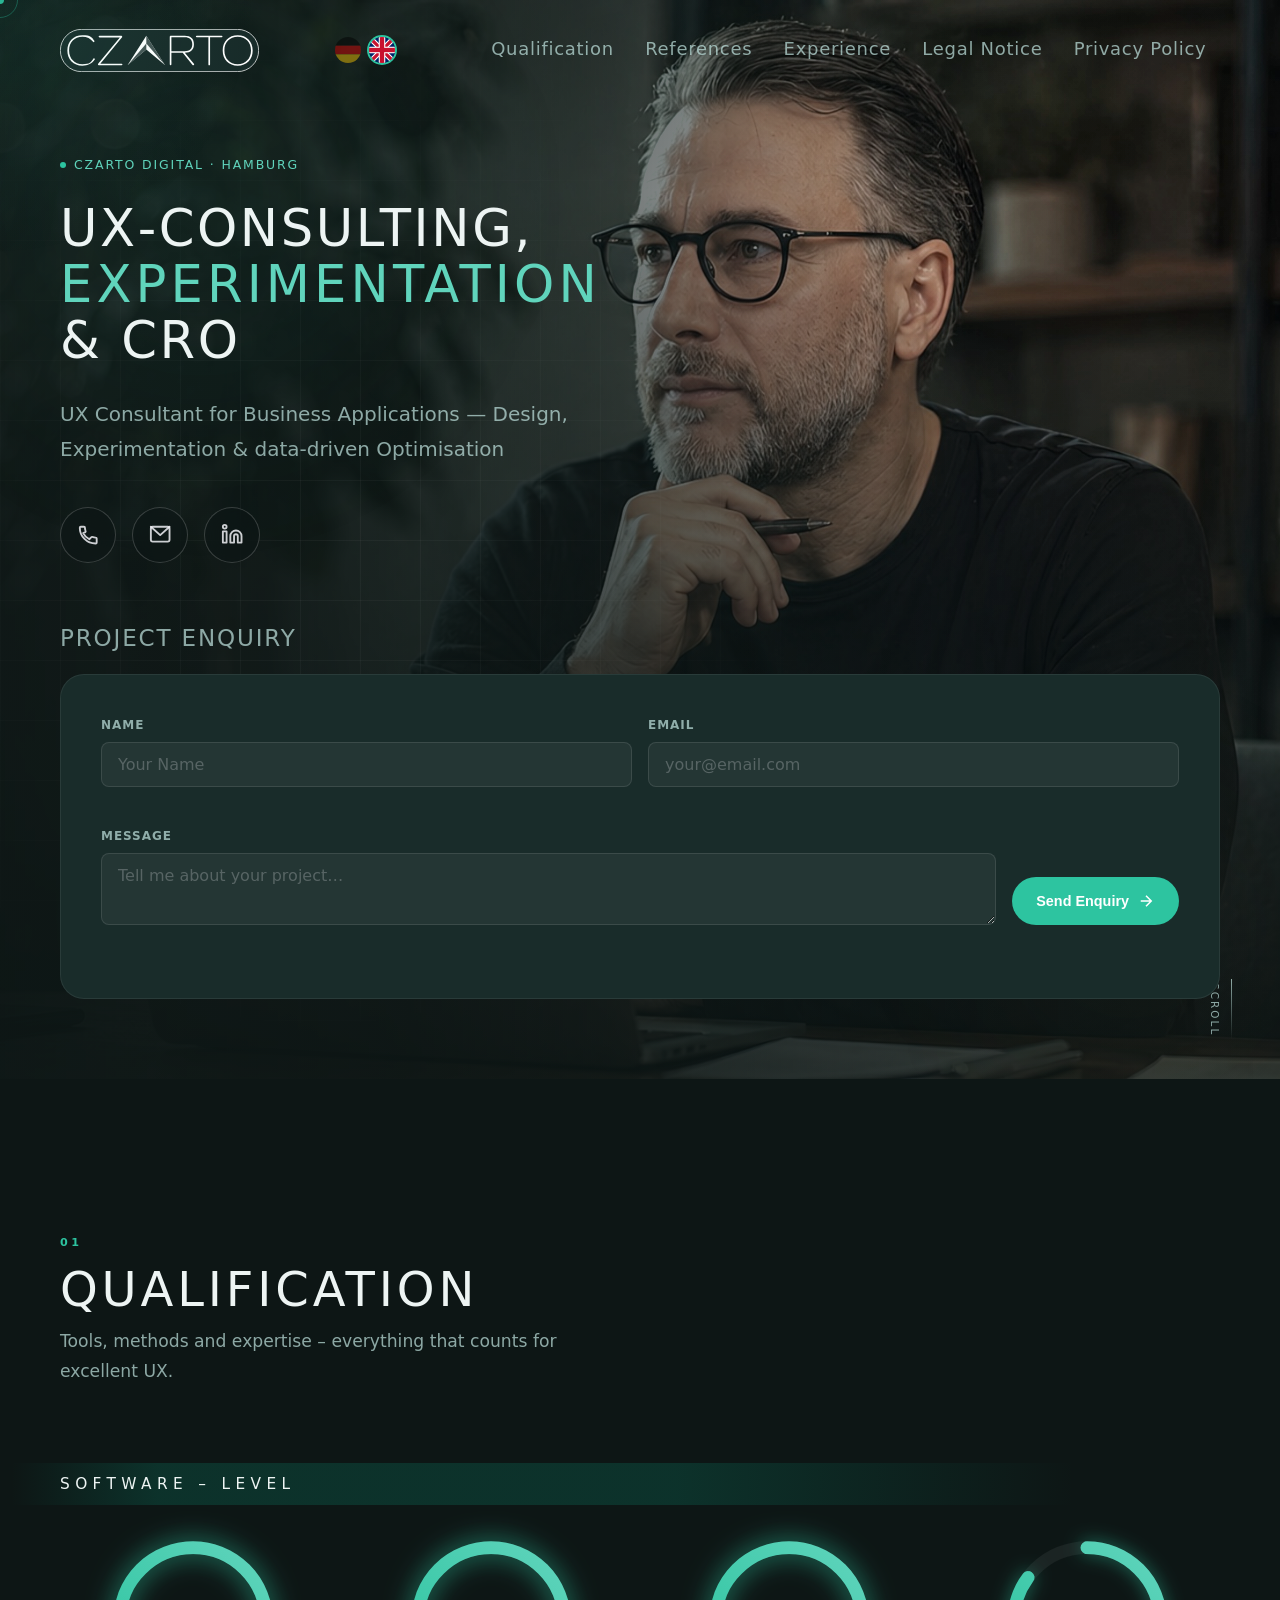
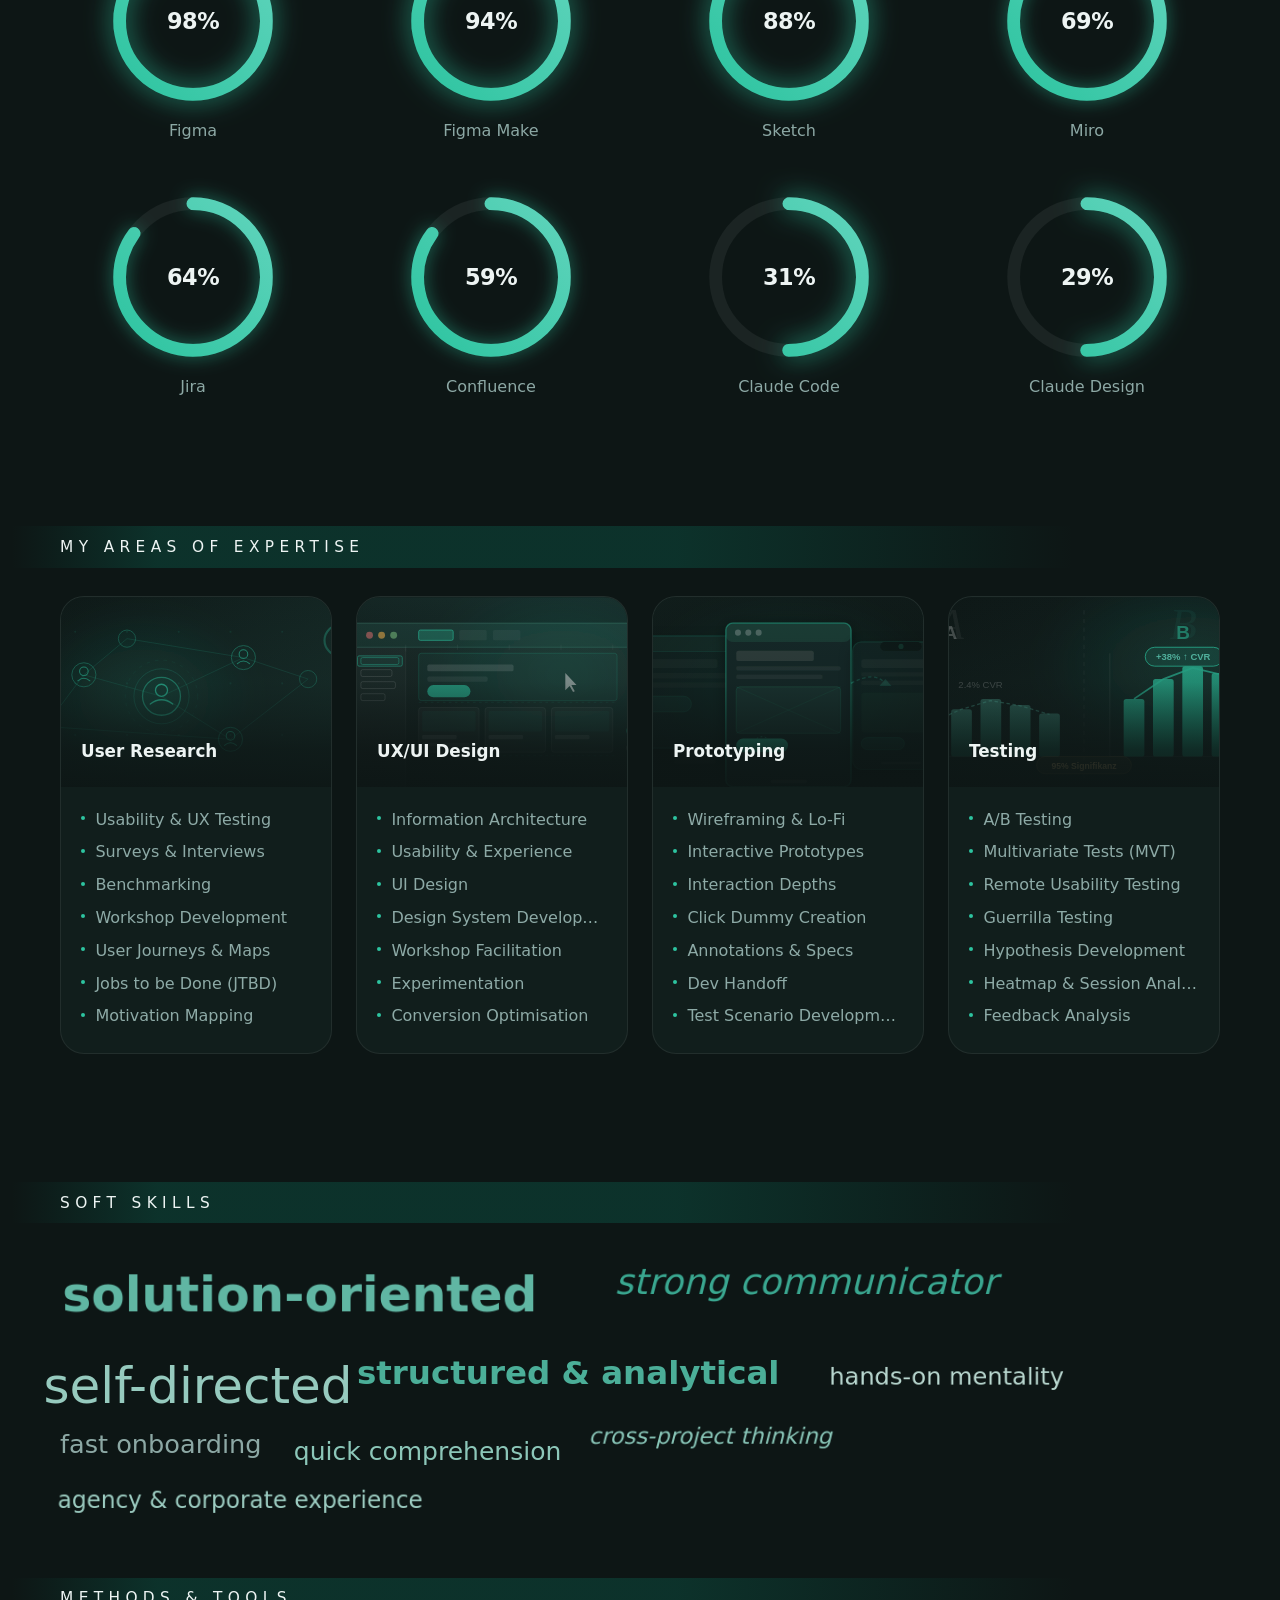
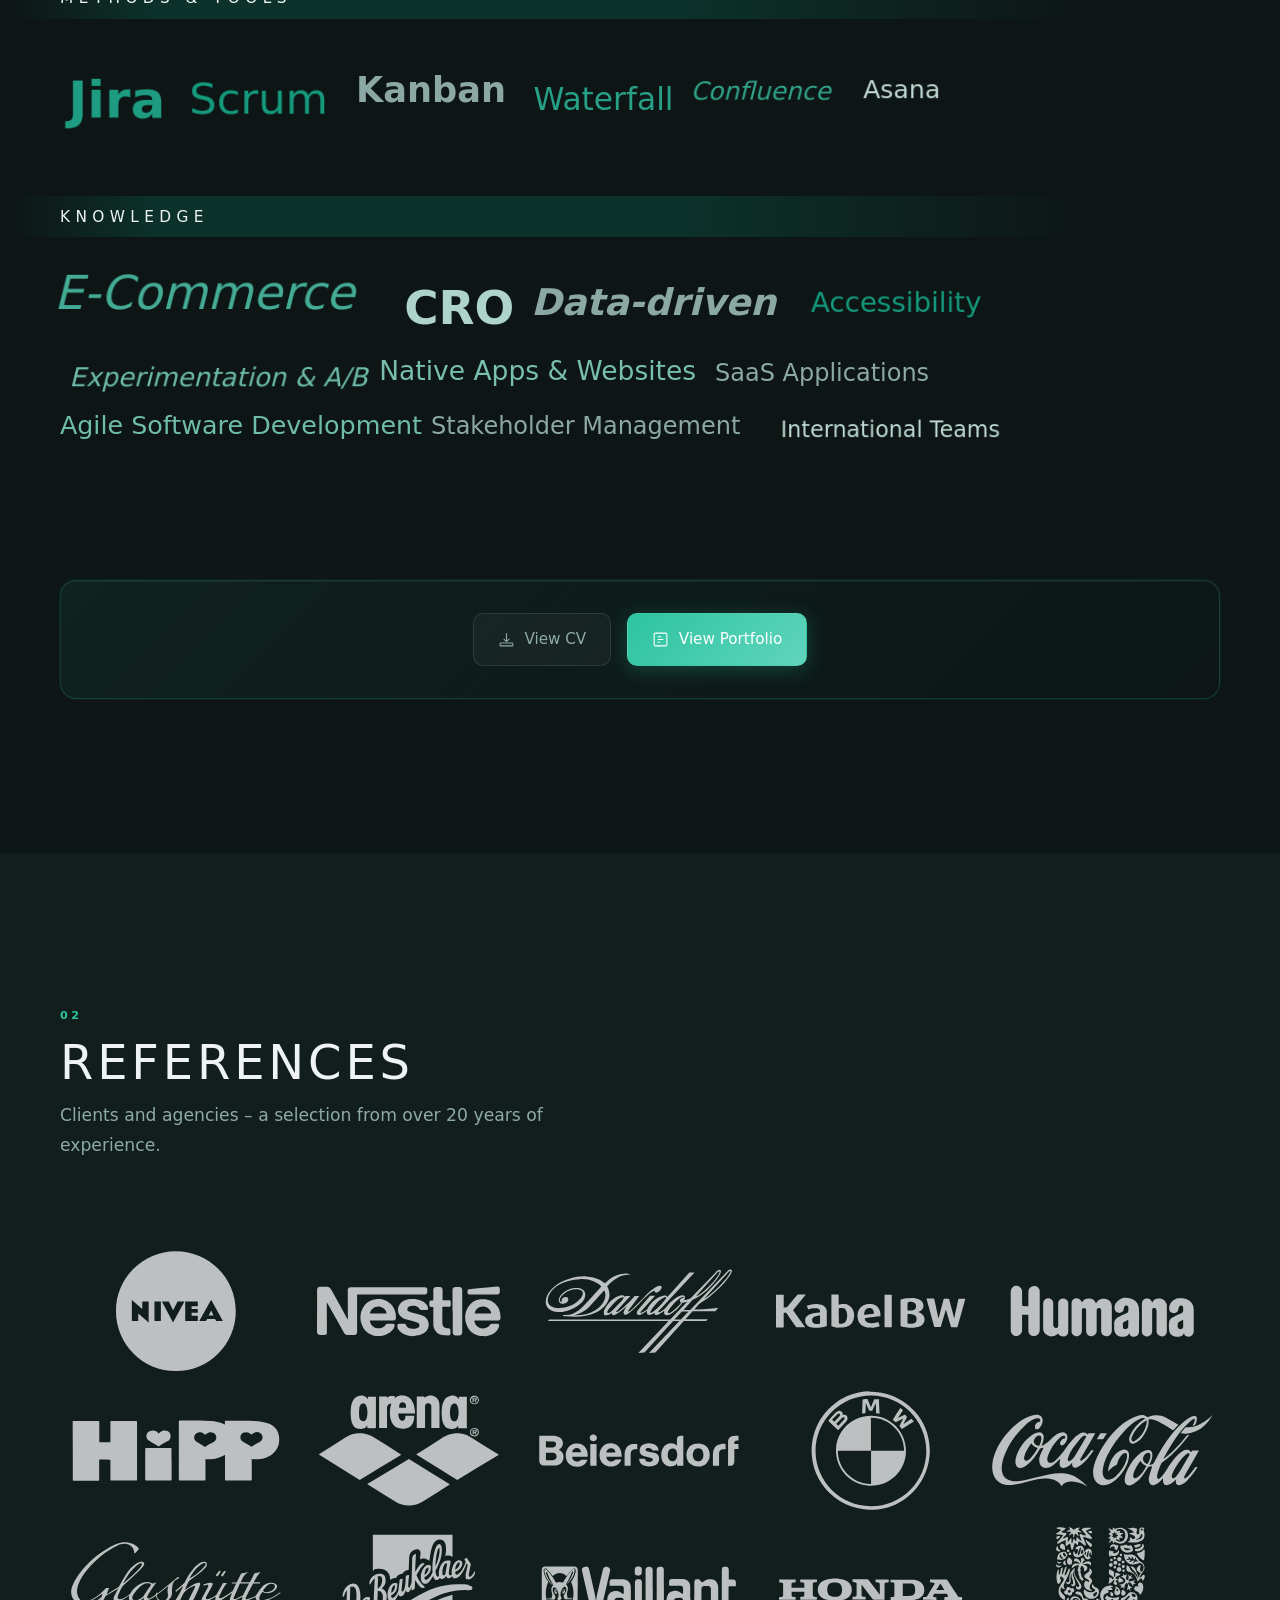
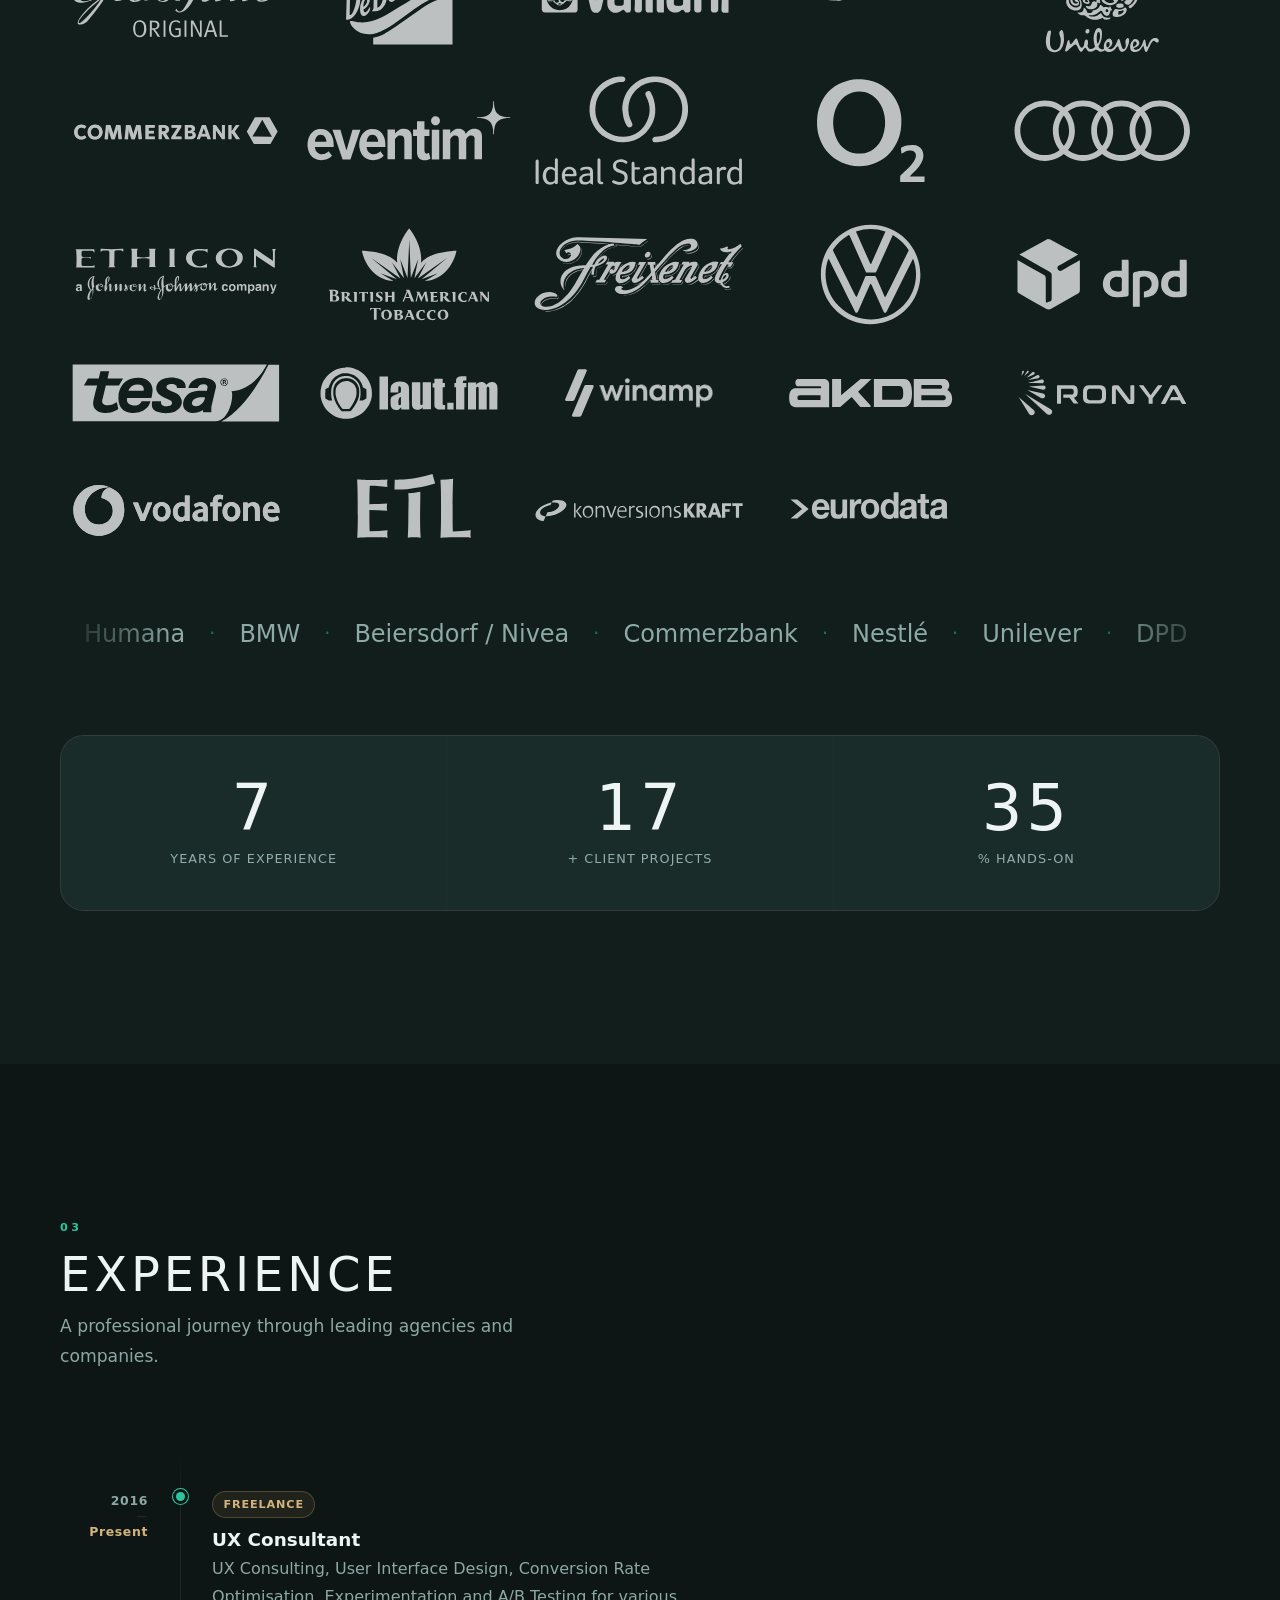
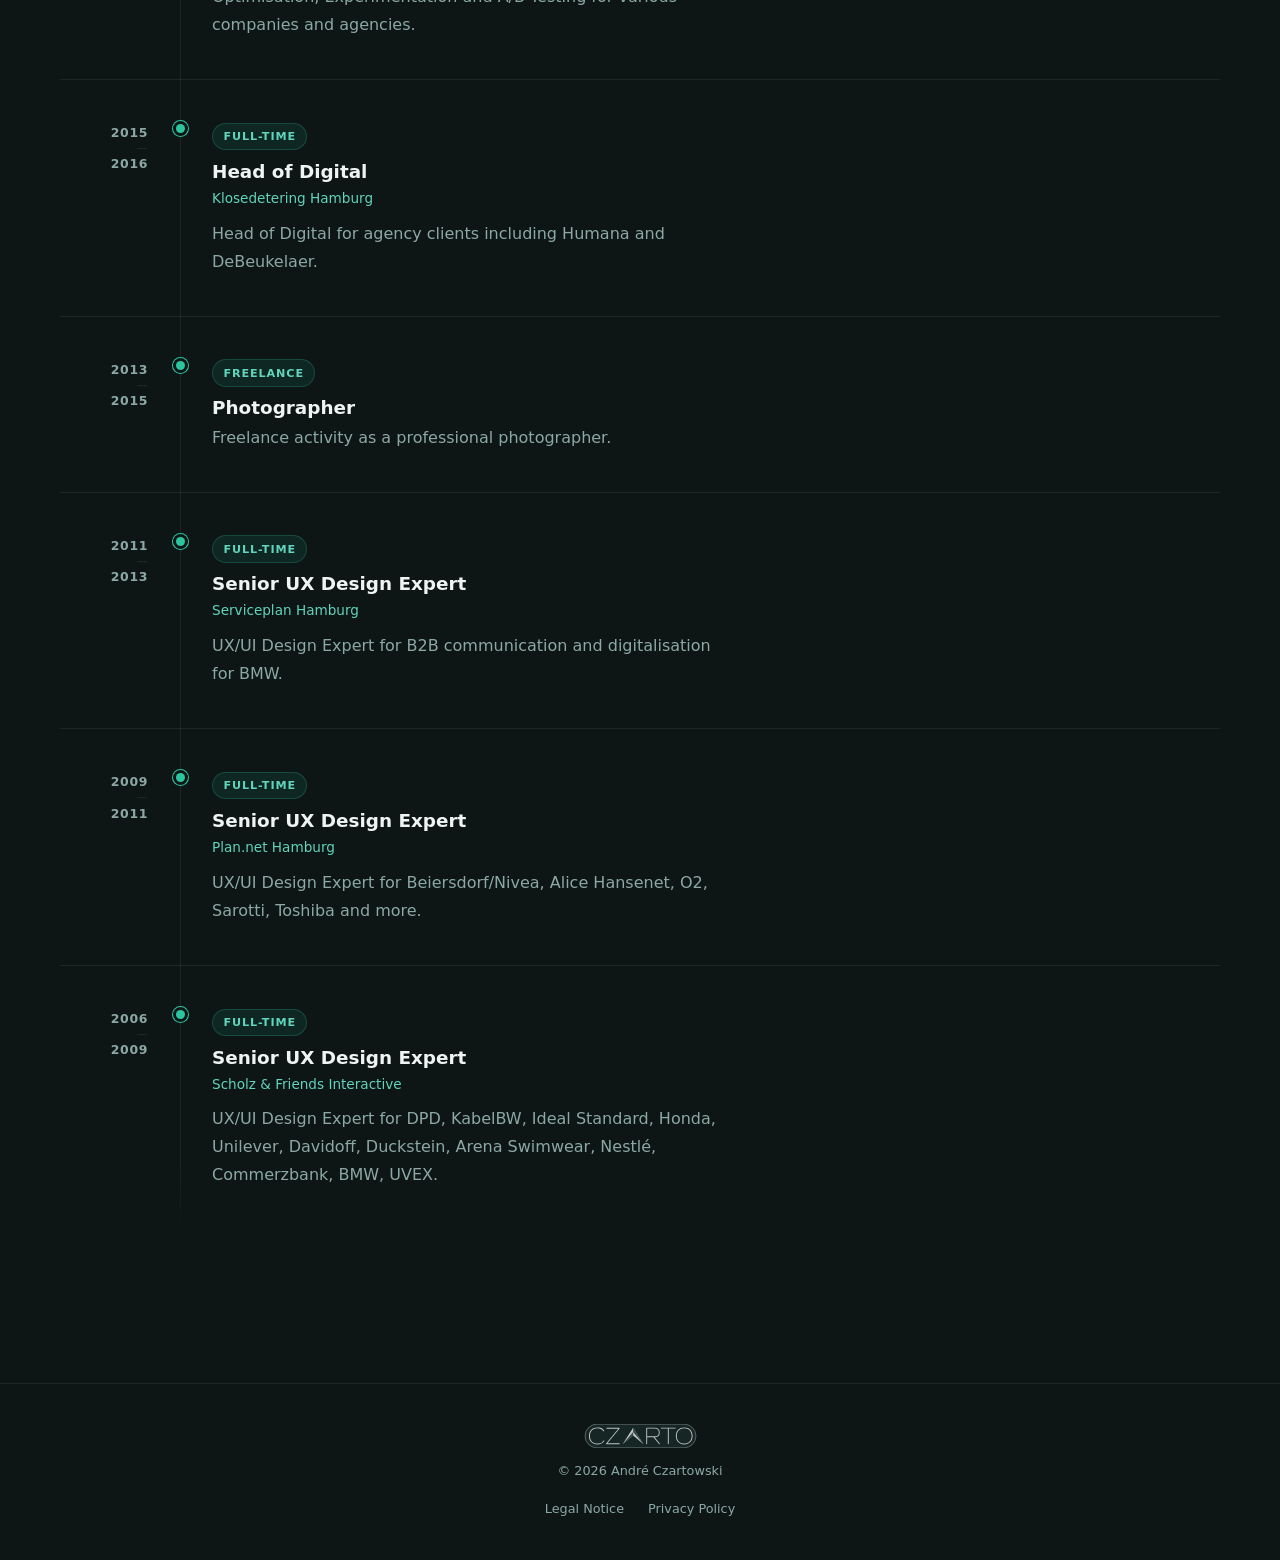
==== commit a78492cc: "SEO, Accessibility & Performance improvements - Add canonical tags, Open Graph, Twitter Card meta to" ====
--- a/en/index.html
+++ b/en/index.html
@@ -3,10 +3,25 @@
 <head>
   <meta charset="UTF-8" />
   <meta name="viewport" content="width=device-width, initial-scale=1.0" />
-  <meta name="description" content="André Czartowski – UX Consultant for Business Applications, Design, Experimentation & data-driven Optimisation. Hamburg." />
+  <meta name="description" content="André Czartowski – UX Consultant for Business Applications, Design, Experimentation & data-driven Optimisation. 20+ years of experience. Hamburg." />
   <title>UX/UI Design | Czarto Digital | Hamburg</title>
+  <link rel="canonical" href="https://digital.czarto.de/en/" />
   <link rel="alternate" hreflang="de" href="https://digital.czarto.de/" />
   <link rel="alternate" hreflang="en" href="https://digital.czarto.de/en/" />
+  <link rel="alternate" hreflang="x-default" href="https://digital.czarto.de/" />
+  <!-- Open Graph -->
+  <meta property="og:type" content="website" />
+  <meta property="og:url" content="https://digital.czarto.de/en/" />
+  <meta property="og:title" content="UX/UI Design | Czarto Digital | Hamburg" />
+  <meta property="og:description" content="André Czartowski – UX Consultant for Business Applications, Design, Experimentation & data-driven Optimisation. 20+ years of experience. Hamburg." />
+  <meta property="og:image" content="https://digital.czarto.de/hero-bg.jpg" />
+  <meta property="og:locale" content="en_GB" />
+  <meta property="og:locale:alternate" content="de_DE" />
+  <!-- Twitter Card -->
+  <meta name="twitter:card" content="summary_large_image" />
+  <meta name="twitter:title" content="UX/UI Design | Czarto Digital | Hamburg" />
+  <meta name="twitter:description" content="André Czartowski – UX Consultant for Business Applications, Design & data-driven Optimisation. Hamburg." />
+  <meta name="twitter:image" content="https://digital.czarto.de/hero-bg.jpg" />
   <link rel="stylesheet" href="../fonts/fonts.css" />
   <link rel="stylesheet" href="../styles.css" />
   <script>
@@ -72,7 +87,6 @@
             <span>English</span>
           </a>
         </li>
-        <li class="nav-cta-item"><a href="#kontakt" class="nav-link nav-link--cta">Contact</a></li>
       </ul>
     </nav>
   </header>
@@ -99,21 +113,56 @@
             &amp;&nbsp;CRO
           </h1>
           <p class="hero-sub reveal reveal--delay-2">
-            UX Consultant for Business Applications &mdash;<br>
+            UX Consultant for Business Applications &mdash;
             Design, Experimentation &amp; data-driven Optimisation
           </p>
-          <div class="hero-actions reveal reveal--delay-3">
-            <a href="#kontakt" class="btn btn--primary">Discuss a Project</a>
-            <a href="#qualifikation" class="btn btn--ghost">Learn More</a>
-          </div>
-          <div class="hero-meta reveal reveal--delay-4">
+          <div class="hero-meta reveal reveal--delay-3">
+            <a href="tel:+4915758903333" class="meta-link" aria-label="Call">
+              <svg viewBox="0 0 24 24" fill="none" stroke="currentColor" stroke-width="1.5" stroke-linecap="round" stroke-linejoin="round" aria-hidden="true"><path d="M6.6 10.8a15.05 15.05 0 006.6 6.6l2.2-2.2a1 1 0 011.1-.24 11.47 11.47 0 003.6.72 1 1 0 011 1V21a1 1 0 01-1 1A17 17 0 013 5a1 1 0 011-1h3.5a1 1 0 011 1 11.47 11.47 0 00.72 3.6 1 1 0 01-.24 1.1z"/></svg>
+            </a>
             <a href="mailto:digital@czarto.de" class="meta-link" aria-label="Send email">
               <svg viewBox="0 0 24 24" fill="none" stroke="currentColor" stroke-width="1.5" stroke-linecap="round" stroke-linejoin="round" aria-hidden="true"><rect x="2" y="4" width="20" height="16" rx="2"/><polyline points="2,4 12,13 22,4"/></svg>
             </a>
-            <a href="tel:+4915758903333" class="meta-link" aria-label="Call">
-              <svg viewBox="0 0 24 24" fill="none" stroke="currentColor" stroke-width="1.5" stroke-linecap="round" stroke-linejoin="round" aria-hidden="true"><path d="M6.6 10.8a15.05 15.05 0 006.6 6.6l2.2-2.2a1 1 0 011.1-.24 11.47 11.47 0 003.6.72 1 1 0 011 1V21a1 1 0 01-1 1A17 17 0 013 5a1 1 0 011-1h3.5a1 1 0 011 1 11.47 11.47 0 00.72 3.6 1 1 0 01-.24 1.1z"/></svg>
+            <a href="https://linkedin.com/in/czartodigital" target="_blank" rel="noopener noreferrer" class="meta-link" aria-label="LinkedIn">
+              <svg viewBox="0 0 24 24" fill="none" stroke="currentColor" stroke-width="1.5" stroke-linecap="round" stroke-linejoin="round" aria-hidden="true"><path d="M16 8a6 6 0 016 6v7h-4v-7a2 2 0 00-2-2 2 2 0 00-2 2v7h-4v-7a6 6 0 016-6z"/><rect x="2" y="9" width="4" height="12"/><circle cx="4" cy="4" r="2"/></svg>
             </a>
           </div>
+        </div>
+
+        <!-- Contact in Hero – full width -->
+        <div class="hero-contact reveal" id="kontakt">
+          <h2 class="hero-contact-title">Project Enquiry</h2>
+          <form class="contact-form hero-contact-form" id="contactForm" novalidate>
+            <input type="hidden" name="access_key" value="b334e5cb-693d-4e83-934d-d36099f39497" />
+            <input type="hidden" name="subject" value="New Project Enquiry – czarto.de" />
+            <input type="hidden" name="from_name" value="Czarto Digital Website" />
+            <input type="hidden" name="redirect" value="false" />
+            <div class="form-row-triple">
+              <div class="form-group">
+                <label for="name" class="form-label">Name</label>
+                <input type="text" id="name" name="name" class="form-input" placeholder="Your Name" required aria-describedby="name-error" autocomplete="name" />
+                <span class="form-error" id="name-error" role="alert" aria-live="polite"></span>
+              </div>
+              <div class="form-group">
+                <label for="email" class="form-label">Email</label>
+                <input type="email" id="email" name="email" class="form-input" placeholder="your@email.com" required aria-describedby="email-error" autocomplete="email" />
+                <span class="form-error" id="email-error" role="alert" aria-live="polite"></span>
+              </div>
+            </div>
+            <div class="form-row-message">
+              <div class="form-group">
+                <label for="message" class="form-label">Message</label>
+                <textarea id="message" name="message" class="form-input form-textarea" placeholder="Tell me about your project…" rows="2" required aria-describedby="message-error"></textarea>
+              </div>
+              <div class="form-submit-wrap">
+                <button type="submit" class="btn btn--primary">
+                  Send Enquiry
+                  <svg viewBox="0 0 24 24" fill="none" stroke="currentColor" stroke-width="2" aria-hidden="true"><path d="M5 12h14M12 5l7 7-7 7"/></svg>
+                </button>
+              </div>
+            </div>
+            <span class="form-error" id="message-error" role="alert" aria-live="polite"></span>
+          </form>
         </div>
       </div>
       <div class="hero-scroll-hint" aria-hidden="true">
@@ -232,8 +281,8 @@
         <div class="expertise-grid reveal">
           <article class="expertise-card">
             <div class="expertise-img-wrap">
-              <img src="../img-research.svg" alt="" class="expertise-img expertise-img--dark" aria-hidden="true" />
-              <img src="../img-research-light.svg" alt="" class="expertise-img expertise-img--light" aria-hidden="true" />
+              <img src="../img-research.svg" alt="" class="expertise-img expertise-img--dark" aria-hidden="true" width="280" height="200" />
+              <img src="../img-research-light.svg" alt="" class="expertise-img expertise-img--light" aria-hidden="true" width="280" height="200" />
               <div class="expertise-img-overlay"></div>
               <h3 class="expertise-title">User Research</h3>
             </div>
@@ -249,8 +298,8 @@
           </article>
           <article class="expertise-card">
             <div class="expertise-img-wrap">
-              <img src="../img-design.svg" alt="" class="expertise-img expertise-img--dark" aria-hidden="true" />
-              <img src="../img-design-light.svg" alt="" class="expertise-img expertise-img--light" aria-hidden="true" />
+              <img src="../img-design.svg" alt="" class="expertise-img expertise-img--dark" aria-hidden="true" width="280" height="200" />
+              <img src="../img-design-light.svg" alt="" class="expertise-img expertise-img--light" aria-hidden="true" width="280" height="200" />
               <div class="expertise-img-overlay"></div>
               <h3 class="expertise-title">UX/UI Design</h3>
             </div>
@@ -266,8 +315,8 @@
           </article>
           <article class="expertise-card">
             <div class="expertise-img-wrap">
-              <img src="../img-prototyping.svg" alt="" class="expertise-img expertise-img--dark" aria-hidden="true" />
-              <img src="../img-prototyping-light.svg" alt="" class="expertise-img expertise-img--light" aria-hidden="true" />
+              <img src="../img-prototyping.svg" alt="" class="expertise-img expertise-img--dark" aria-hidden="true" width="280" height="200" />
+              <img src="../img-prototyping-light.svg" alt="" class="expertise-img expertise-img--light" aria-hidden="true" width="280" height="200" />
               <div class="expertise-img-overlay"></div>
               <h3 class="expertise-title">Prototyping</h3>
             </div>
@@ -283,8 +332,8 @@
           </article>
           <article class="expertise-card">
             <div class="expertise-img-wrap">
-              <img src="../img-testing.svg" alt="" class="expertise-img expertise-img--dark" aria-hidden="true" />
-              <img src="../img-testing-light.svg" alt="" class="expertise-img expertise-img--light" aria-hidden="true" />
+              <img src="../img-testing.svg" alt="" class="expertise-img expertise-img--dark" aria-hidden="true" width="280" height="200" />
+              <img src="../img-testing-light.svg" alt="" class="expertise-img expertise-img--light" aria-hidden="true" width="280" height="200" />
               <div class="expertise-img-overlay"></div>
               <h3 class="expertise-title">Testing</h3>
             </div>
@@ -356,7 +405,7 @@
           </a>
           <a href="../CV/Portfolio_Czartowski_2026.pdf" target="_blank" rel="noopener" class="download-btn download-btn--accent">
             <svg viewBox="0 0 24 24" fill="none" stroke="currentColor" stroke-width="1.5" aria-hidden="true"><rect x="3" y="3" width="18" height="18" rx="2"/><path d="M8 12h8M8 8h5M8 16h3"/></svg>
-            View Portfolio (PDF)
+            View Portfolio
           </a>
         </div>
       </div>
@@ -549,61 +598,6 @@
       </div>
     </section>
 
-    <!-- ─── 04 Contact ────────────────────────────────────────────────── -->
-    <section class="section section--contact" id="kontakt">
-      <div class="container">
-        <div class="contact-grid">
-          <div class="contact-left reveal">
-            <span class="section-num">04</span>
-            <h2 class="section-title">Project Enquiry</h2>
-            <p class="contact-intro">Have an exciting project? I look forward to hearing from you.</p>
-            <div class="contact-details">
-              <a href="tel:+4915758903333" class="contact-item">
-                <svg viewBox="0 0 24 24" fill="none" stroke="currentColor" stroke-width="1.5" aria-hidden="true"><path d="M22 16.92v3a2 2 0 01-2.18 2 19.79 19.79 0 01-8.63-3.07A19.5 19.5 0 014.69 12 19.79 19.79 0 011.65 3.4 2 2 0 013.63 1.22h3a2 2 0 012 1.72 12.84 12.84 0 00.7 2.81 2 2 0 01-.45 2.11L7.91 8.85a16 16 0 006.29 6.29l.95-1a2 2 0 012.11-.45 12.84 12.84 0 002.81.7A2 2 0 0122 16.92z"/></svg>
-                <span>0157 58 90 3333</span>
-              </a>
-              <a href="mailto:digital@czarto.de" class="contact-item">
-                <svg viewBox="0 0 24 24" fill="none" stroke="currentColor" stroke-width="1.5" aria-hidden="true"><rect x="2" y="4" width="20" height="16" rx="2"/><path d="M2 7l10 7 10-7"/></svg>
-                <span>digital@czarto.de</span>
-              </a>
-              <a href="https://linkedin.com/in/czartodigital" target="_blank" rel="noopener noreferrer" class="contact-item">
-                <svg viewBox="0 0 24 24" fill="none" stroke="currentColor" stroke-width="1.5" aria-hidden="true"><path d="M16 8a6 6 0 016 6v7h-4v-7a2 2 0 00-2-2 2 2 0 00-2 2v7h-4v-7a6 6 0 016-6z"/><rect x="2" y="9" width="4" height="12"/><circle cx="4" cy="4" r="2"/></svg>
-                <span>linkedin.com/in/czartodigital</span>
-              </a>
-            </div>
-          </div>
-          <form class="contact-form reveal reveal--delay-2" id="contactForm" novalidate>
-            <input type="hidden" name="access_key" value="b334e5cb-693d-4e83-934d-d36099f39497" />
-            <input type="hidden" name="subject" value="New Project Enquiry – czarto.de" />
-            <input type="hidden" name="from_name" value="Czarto Digital Website" />
-            <input type="hidden" name="redirect" value="false" />
-            <div class="form-row">
-              <div class="form-group">
-                <label for="name" class="form-label">Name</label>
-                <input type="text" id="name" name="name" class="form-input" placeholder="Your Name" required />
-              </div>
-              <div class="form-group">
-                <label for="company" class="form-label">Company</label>
-                <input type="text" id="company" name="company" class="form-input" placeholder="Your Company" />
-              </div>
-            </div>
-            <div class="form-group">
-              <label for="email" class="form-label">Email</label>
-              <input type="email" id="email" name="email" class="form-input" placeholder="your@email.com" required />
-            </div>
-            <div class="form-group">
-              <label for="message" class="form-label">Message</label>
-              <textarea id="message" name="message" class="form-input form-textarea" placeholder="Tell me about your project…" rows="5" required></textarea>
-            </div>
-            <button type="submit" class="btn btn--primary btn--full">
-              Send Enquiry
-              <svg viewBox="0 0 24 24" fill="none" stroke="currentColor" stroke-width="2" aria-hidden="true"><path d="M5 12h14M12 5l7 7-7 7"/></svg>
-            </button>
-          </form>
-        </div>
-      </div>
-    </section>
-
   </main>
 
   <!-- ─── Footer ────────────────────────────────────────────────────── -->
--- a/styles.css
+++ b/styles.css
@@ -86,6 +86,19 @@
 a { color: inherit; text-decoration: none; }
 
 ul { list-style: none; }
+
+/* Keyboard focus – sichtbar für alle interaktiven Elemente */
+:focus-visible {
+  outline: 2px solid var(--clr-accent);
+  outline-offset: 3px;
+  border-radius: 4px;
+}
+/* Runden Fokus-Ring für runde Elemente */
+.meta-link:focus-visible,
+.lang-btn:focus-visible,
+.nav-toggle:focus-visible {
+  border-radius: 50%;
+}
 
 /* ─── Utilities ──────────────────────────────────────────────────────────── */
 .container {
@@ -299,12 +312,12 @@
 
 /* ─── Hero ───────────────────────────────────────────────────────────────── */
 .hero {
-  min-height: 100dvh;
-  display: flex;
-  align-items: center;
+  min-height: min(100dvh, 1080px);
+  display: flex;
+  align-items: flex-start;
   position: relative;
   overflow: hidden;
-  padding-block: calc(var(--nav-h) + 4rem) 6rem;
+  padding-block: calc(var(--nav-h) + 3rem) 5rem;
 }
 
 .hero-bg {
@@ -325,7 +338,7 @@
   filter: brightness(1.15) contrast(1.1) saturate(0.9);
 }
 
-/* Gradient-Overlay: links dunkel (Text-Bereich) → rechts halbtransparent */
+/* Gradient-Overlay: links dunkel (Text-Bereich) → rechts halbtransparent, unten dunkler für Formular */
 .hero-overlay {
   position: absolute;
   inset: 0;
@@ -333,18 +346,18 @@
   background:
     linear-gradient(
       to right,
-      rgba(13,22,21,0.92) 0%,
-      rgba(13,22,21,0.75) 28%,
-      rgba(13,22,21,0.30) 55%,
-      rgba(13,22,21,0.05) 75%,
+      rgba(13,22,21,0.95) 0%,
+      rgba(13,22,21,0.80) 30%,
+      rgba(13,22,21,0.45) 58%,
+      rgba(13,22,21,0.10) 78%,
       transparent 100%
     ),
     linear-gradient(
       to bottom,
-      rgba(13,22,21,0.25) 0%,
-      transparent 15%,
-      transparent 80%,
-      rgba(13,22,21,0.5) 100%
+      rgba(13,22,21,0.20) 0%,
+      transparent 18%,
+      rgba(13,22,21,0.55) 65%,
+      rgba(13,22,21,0.82) 100%
     );
 }
 
@@ -391,7 +404,62 @@
 
 /* Content linksbündig am Container-Rand – exakt unter dem Logo */
 .hero-content {
-  max-width: 820px;
+  max-width: 680px;
+  margin-bottom: 3.5rem;
+}
+
+/* Kontakt im Hero – volle Breite */
+.hero-contact {
+  display: block;
+  width: 100%;
+  margin-top: 0.5rem;
+}
+.hero-contact-title {
+  font-family: var(--font-serif);
+  font-size: clamp(1.1rem, 1.8vw, 1.5rem);
+  font-weight: 300;
+  letter-spacing: 0.08em;
+  text-transform: uppercase;
+  color: var(--clr-text-muted);
+  margin-bottom: 1rem;
+}
+.hero-contact-form {
+  background: rgba(13,22,21,0.55);
+  backdrop-filter: blur(16px);
+  -webkit-backdrop-filter: blur(16px);
+  border-color: rgba(255,255,255,0.10);
+  gap: 0.85rem;
+}
+.hero-contact-form .form-input {
+  background: rgba(255,255,255,0.05);
+  border-color: rgba(255,255,255,0.10);
+}
+.hero-contact-form .form-input:focus {
+  border-color: var(--clr-accent);
+  background: rgba(255,255,255,0.08);
+}
+.hero-contact-form .form-textarea {
+  min-height: 72px;
+  max-height: 72px;
+}
+.form-row-triple {
+  display: grid;
+  grid-template-columns: 1fr 1fr;
+  gap: 1rem;
+}
+.form-row-message {
+  display: grid;
+  grid-template-columns: 1fr auto;
+  gap: 1rem;
+  align-items: end;
+}
+.form-submit-wrap {
+  padding-bottom: 0;
+}
+.form-submit-wrap .btn {
+  white-space: nowrap;
+  height: 100%;
+  min-height: 48px;
 }
 
 .hero-eyebrow {
@@ -463,9 +531,12 @@
   justify-content: center;
   width: 56px;
   height: 56px;
-  border: 1px solid var(--clr-border);
+  border: 1px solid rgba(255,255,255,0.18);
   border-radius: 50%;
-  color: var(--clr-text-muted);
+  color: rgba(240,240,245,0.85);
+  background: rgba(13,22,21,0.45);
+  backdrop-filter: blur(12px);
+  -webkit-backdrop-filter: blur(12px);
   transition: color 0.2s, border-color 0.2s, background 0.2s;
 }
 .meta-link svg {
@@ -976,42 +1047,69 @@
   display: flex;
   flex-wrap: wrap;
   justify-content: center;
-  align-items: stretch;
-  gap: 0.75rem;
-  padding: 1.75rem 2rem;
-  background: var(--clr-surface-2);
-  border: 1px solid var(--clr-border);
+  align-items: center;
+  gap: 1rem;
+  padding: 2rem 2.5rem;
+  margin-top: 2.5rem;
+  background: linear-gradient(135deg, rgba(45,196,160,0.07) 0%, rgba(13,22,21,0.6) 100%);
+  border: 1px solid rgba(45,196,160,0.2);
   border-radius: var(--radius-md);
+  box-shadow: 0 0 0 1px rgba(45,196,160,0.06), inset 0 1px 0 rgba(255,255,255,0.04);
+  /* scroll-in animation */
+  opacity: 0;
+  transform: translateY(24px);
+  transition: opacity 0.6s ease, transform 0.6s var(--ease-spring);
+}
+.download-bar.is-visible {
+  opacity: 1;
+  transform: translateY(0);
+}
+.download-bar-label {
+  font-family: var(--font-serif);
+  font-size: 0.75rem;
+  letter-spacing: 0.12em;
+  text-transform: uppercase;
+  color: var(--clr-accent);
+  width: 100%;
+  text-align: center;
+  margin-bottom: 0.25rem;
 }
 .download-btn {
   display: inline-flex;
   align-items: center;
-  gap: 0.5rem;
-  padding: 0.65rem 1.15rem;
-  border-radius: 8px;
-  font-size: 0.92rem;
+  gap: 0.6rem;
+  padding: 0.8rem 1.5rem;
+  border-radius: 10px;
+  font-size: 0.95rem;
   font-weight: 500;
   color: var(--clr-text-muted);
-  background: var(--clr-surface);
-  border: 1px solid var(--clr-border);
-  transition: color 0.2s, border-color 0.2s, transform 0.2s var(--ease-spring), box-shadow 0.2s;
-}
-.download-btn svg { width: 16px; height: 16px; flex-shrink: 0; }
+  background: rgba(255,255,255,0.04);
+  border: 1px solid rgba(255,255,255,0.1);
+  transition: color 0.2s, border-color 0.25s, transform 0.25s var(--ease-spring), box-shadow 0.25s;
+}
+.download-btn svg {
+  width: 17px; height: 17px; flex-shrink: 0;
+  transition: transform 0.3s var(--ease-spring);
+}
 .download-btn:hover {
   color: var(--clr-text);
-  border-color: rgba(255,255,255,0.2);
-  transform: translateY(-2px);
-  box-shadow: 0 8px 24px rgba(0,0,0,0.3);
-}
+  border-color: rgba(255,255,255,0.22);
+  transform: translateY(-3px);
+  box-shadow: 0 10px 28px rgba(0,0,0,0.35);
+}
+.download-btn:hover svg { transform: translateY(2px); }
 .download-btn--accent {
   background: linear-gradient(135deg, var(--clr-accent), var(--clr-accent-2));
   color: #fff;
   border-color: transparent;
+  box-shadow: 0 4px 20px rgba(45,196,160,0.25);
 }
 .download-btn--accent:hover {
-  box-shadow: 0 8px 24px var(--clr-accent-glow);
+  box-shadow: 0 10px 32px rgba(45,196,160,0.45);
   color: #fff;
-}
+  transform: translateY(-3px) scale(1.02);
+}
+.download-btn--accent:hover svg { transform: translateY(2px); }
 
 /* ─── Referenzen / Marquee ───────────────────────────────────────────────── */
 /* ─── Logo-Grid ──────────────────────────────────────────────────────────── */
@@ -1270,6 +1368,17 @@
   resize: none;
 }
 .form-input::placeholder { color: rgba(240,240,245,0.25); }
+.form-input--error {
+  border-color: #ef4444 !important;
+  box-shadow: 0 0 0 2px rgba(239,68,68,0.15);
+}
+.form-error {
+  display: block;
+  font-size: 0.78rem;
+  color: #f87171;
+  margin-top: 0.3rem;
+  min-height: 1em;
+}
 .form-input:focus {
   border-color: var(--clr-accent);
   box-shadow: 0 0 0 3px rgba(108,99,255,0.15);
@@ -1416,6 +1525,12 @@
   .hero-headline { font-size: clamp(2rem, 7.5vw, 4rem); line-height: 1.3; }
   .hero-sub { font-size: 0.9rem; }
   .hero-meta { justify-content: center; }
+  .hero-content { margin-bottom: 2rem; }
+  .form-row-triple { grid-template-columns: 1fr; }
+  .form-row-message { grid-template-columns: 1fr; }
+  .form-submit-wrap .btn { width: 100%; justify-content: center; }
+  .hero-contact-form .form-label { display: none; }
+  .hero-contact-form .form-input::placeholder { color: rgba(240,240,245,0.55); }
 
   .two-col { grid-template-columns: 1fr; }
   .expertise-grid { grid-template-columns: 1fr; }
@@ -1545,7 +1660,9 @@
 html.theme-light .skill-card,
 html.theme-light .stat-card,
 html.theme-light .download-bar {
-  box-shadow: 0 2px 8px rgba(0,0,0,0.06), 0 1px 2px rgba(0,0,0,0.04);
+  background: linear-gradient(135deg, rgba(10,149,120,0.06) 0%, rgba(240,240,235,0.8) 100%);
+  border-color: rgba(10,149,120,0.18);
+  box-shadow: 0 2px 8px rgba(0,0,0,0.06);
 }
 html.theme-light .expertise-card:hover,
 html.theme-light .skill-card:hover {
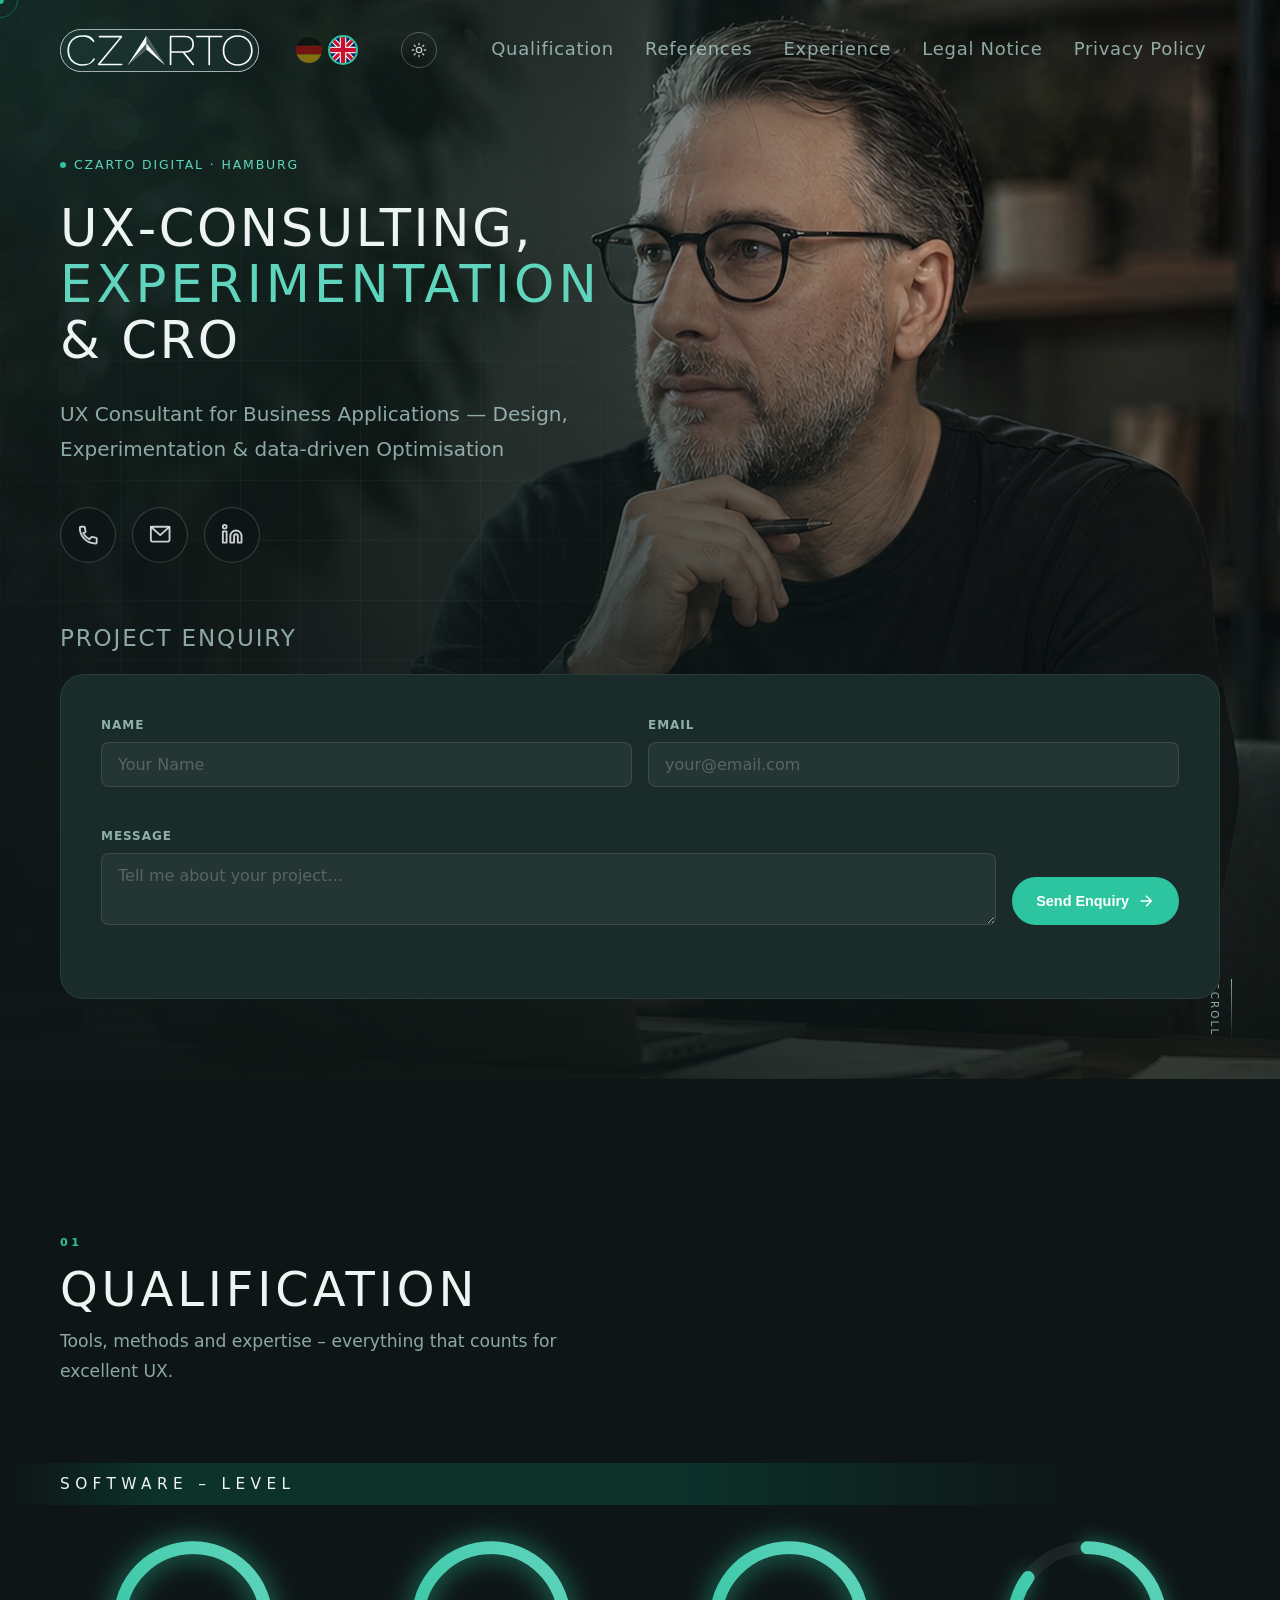
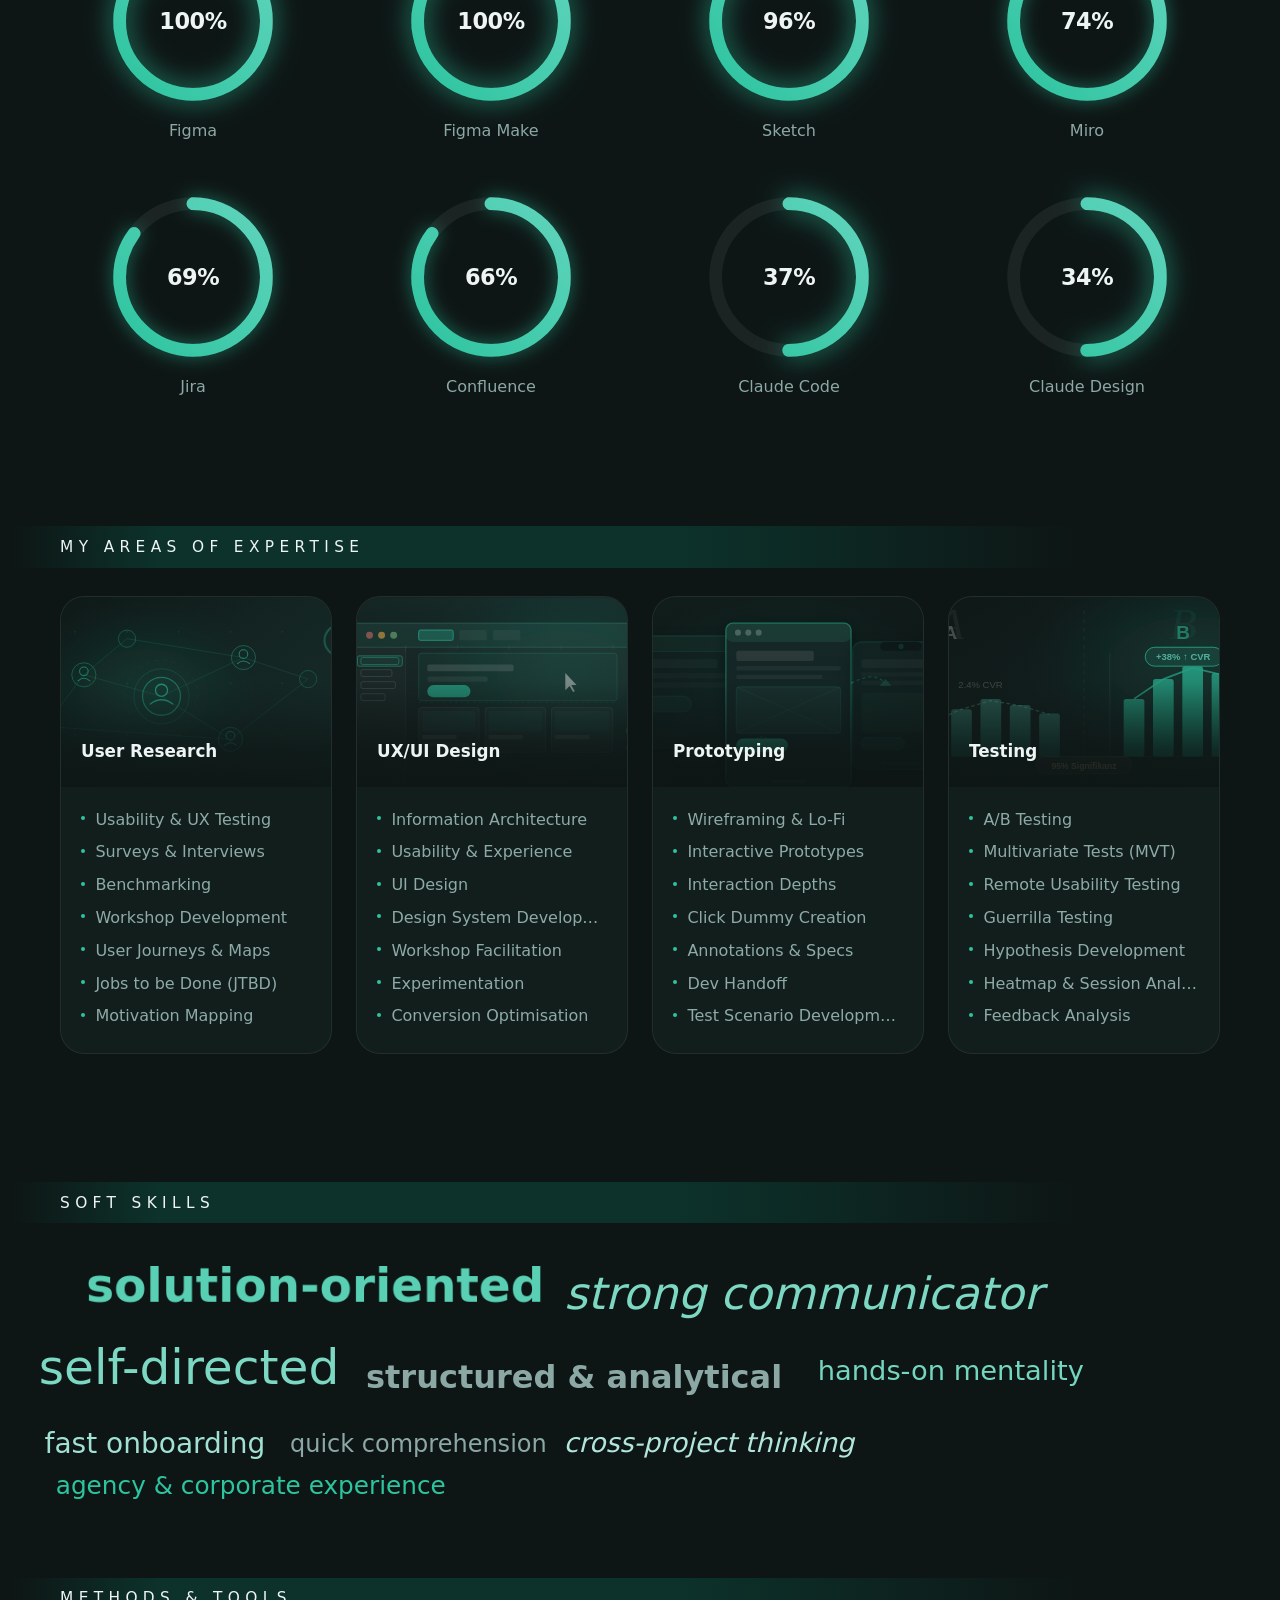
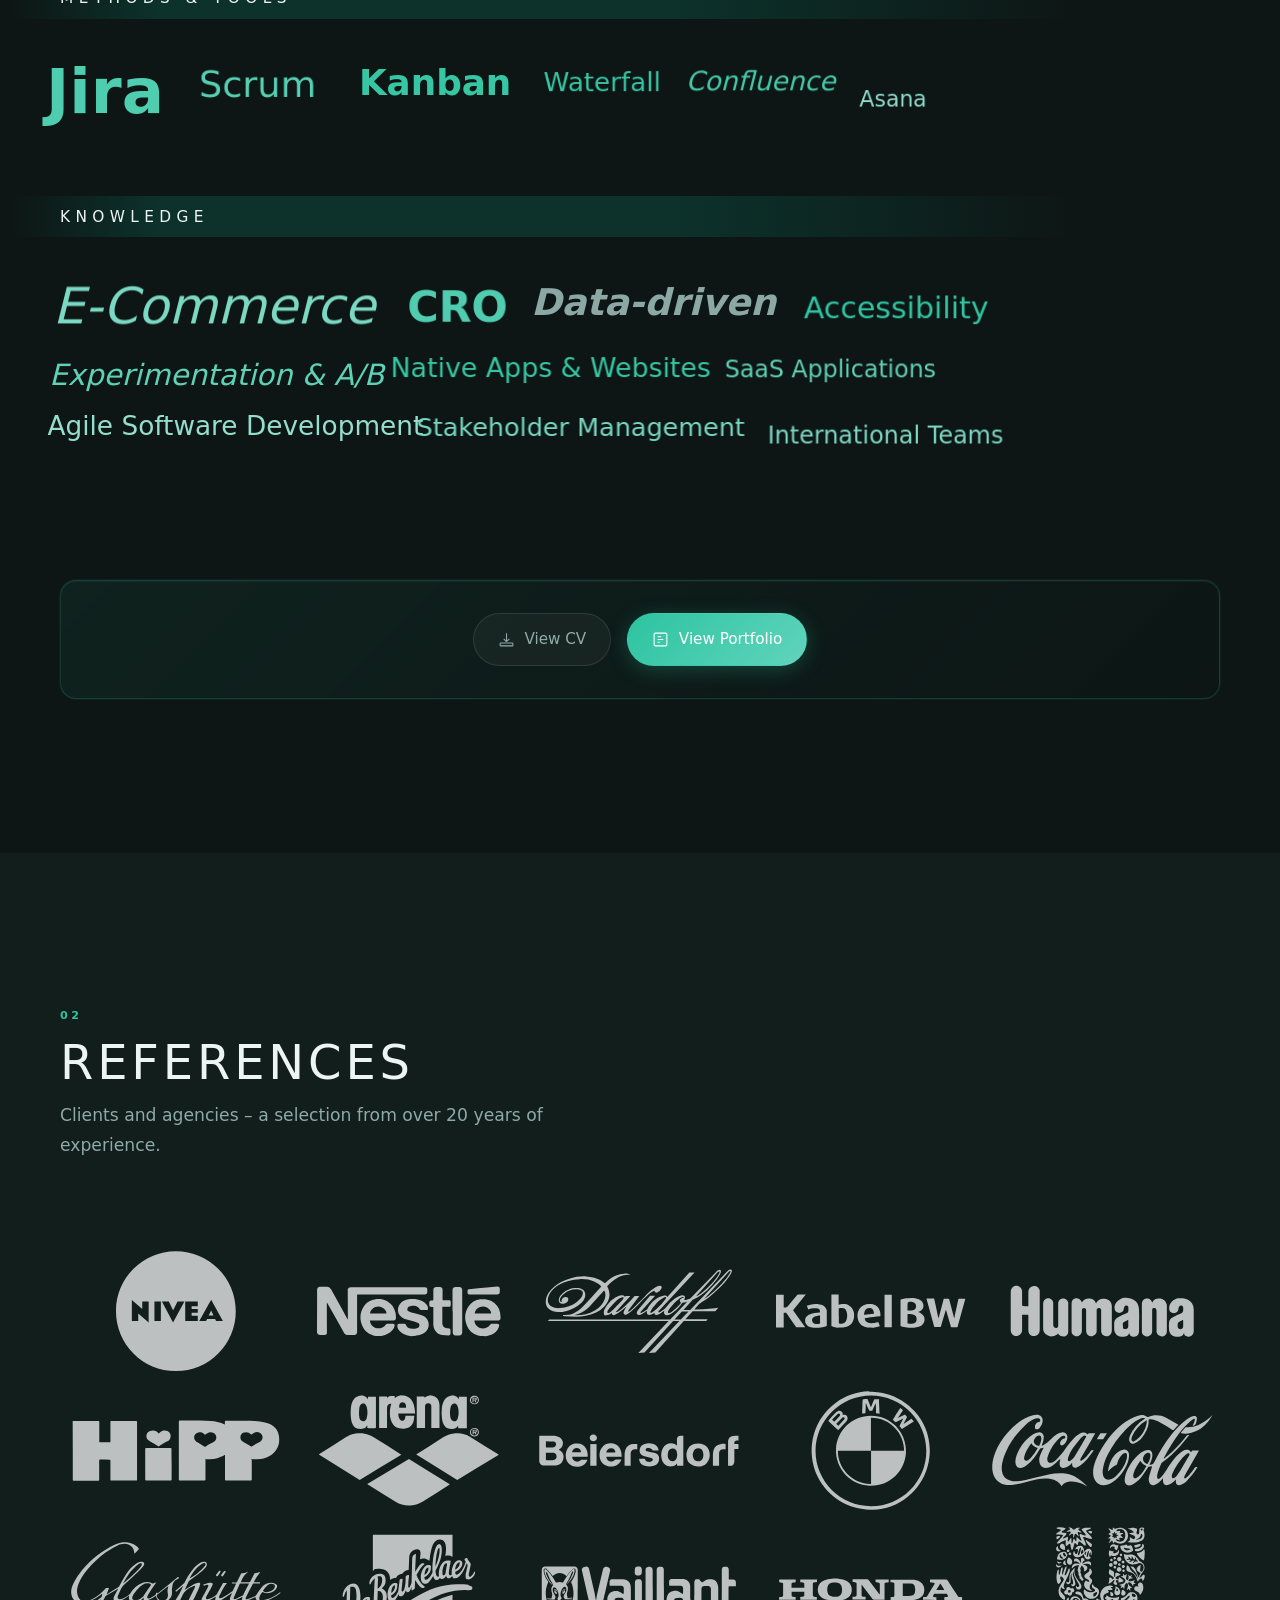
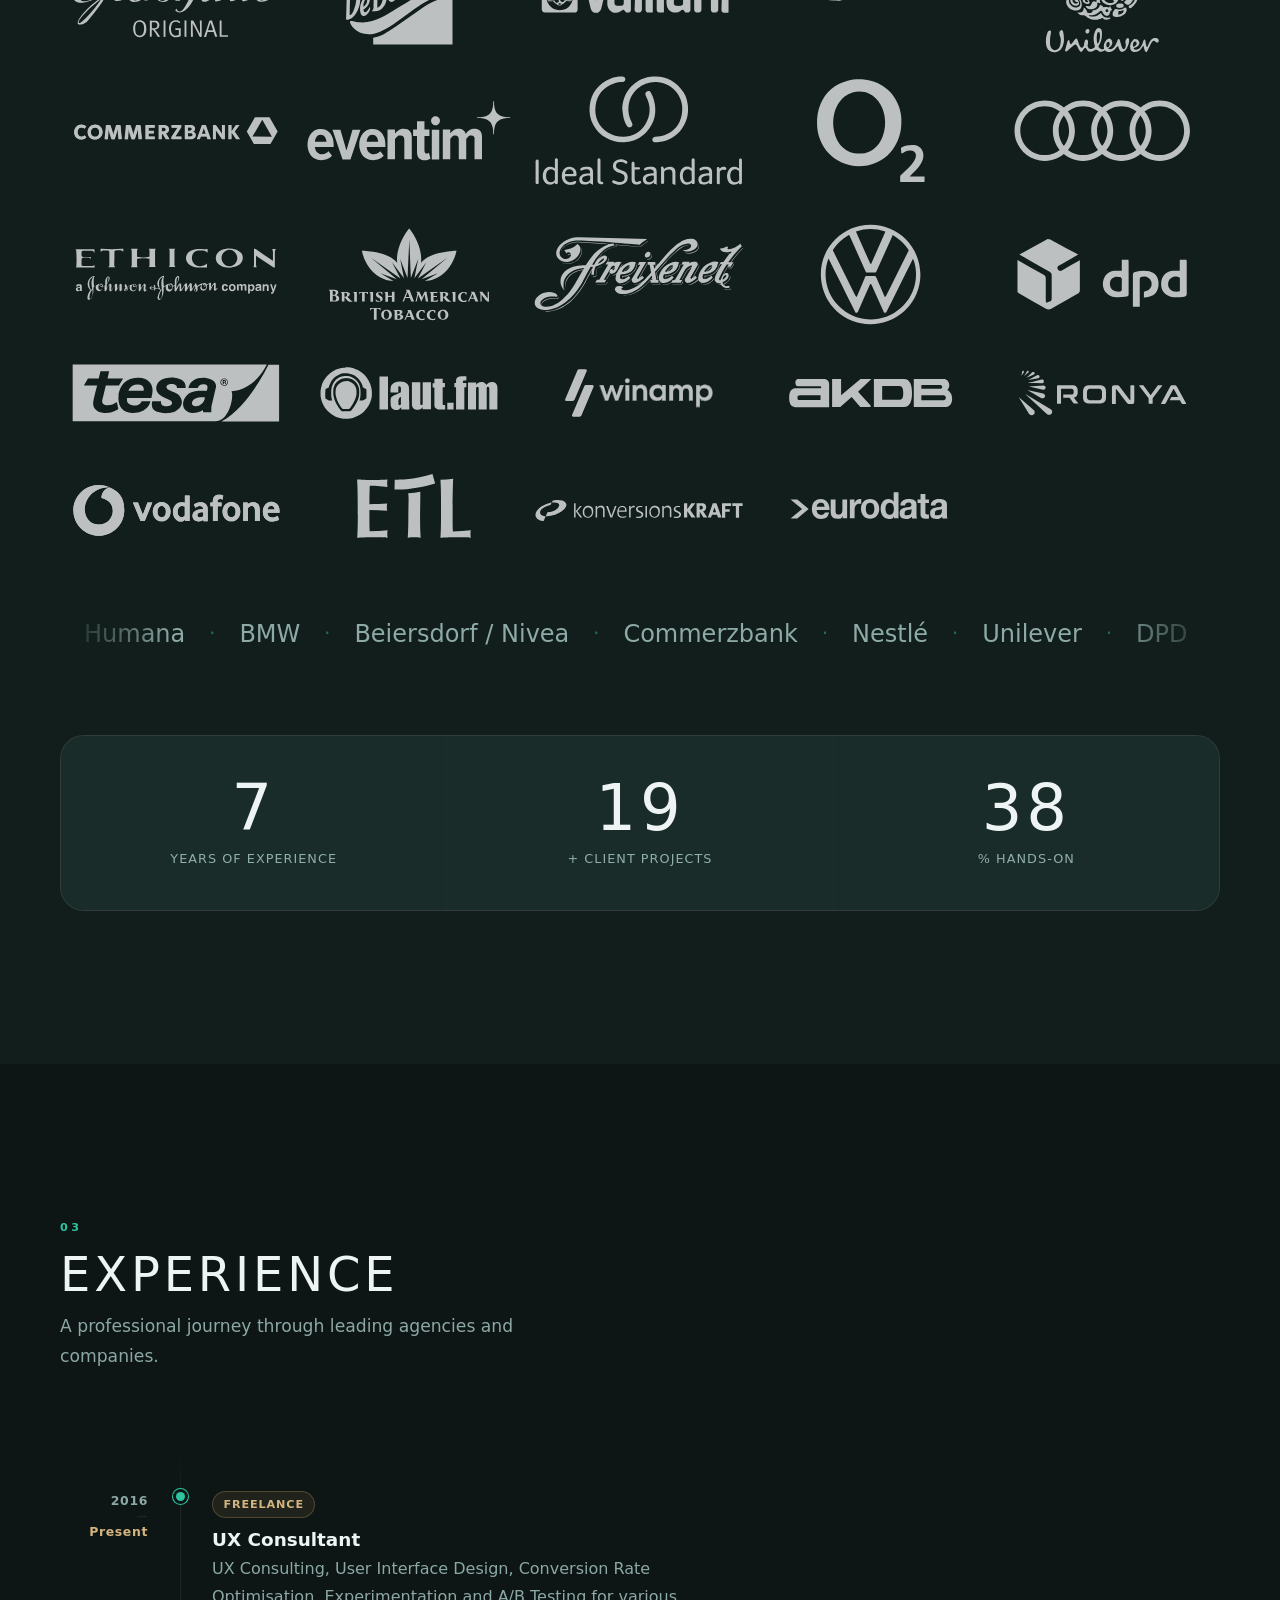
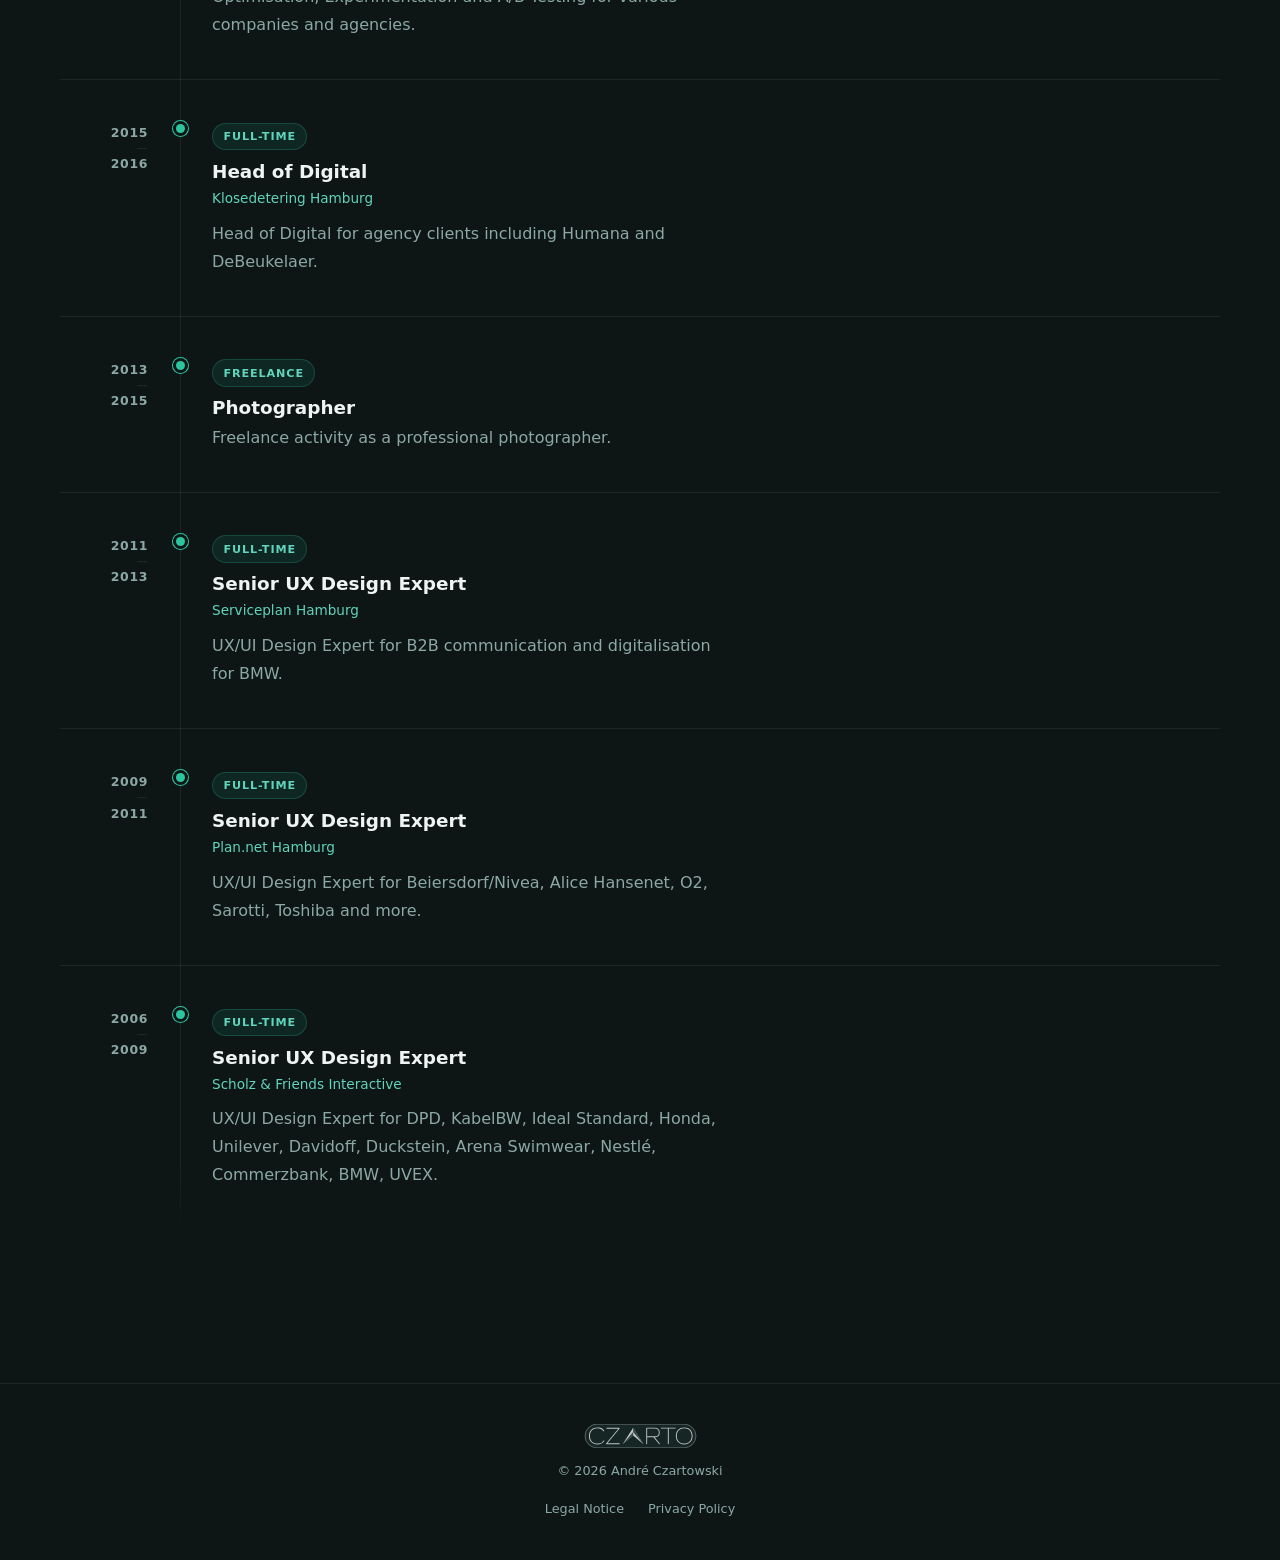
==== commit dfe984ad: "Mobile nav: replace theme toggle with two Light/Dark buttons matching lang-switcher style - Split si" ====
--- a/en/index.html
+++ b/en/index.html
@@ -27,7 +27,8 @@
   <script>
     const THEMES = { 1: 'theme-light' };
     const param = new URLSearchParams(location.search).get('theme');
-    const theme = param ? 'theme-' + param : THEMES[new Date().getDay()];
+    const saved = localStorage.getItem('czarto-theme');
+    const theme = param ? 'theme-' + param : saved || THEMES[new Date().getDay()];
     if (theme) document.documentElement.classList.add(theme);
   </script>
 </head>
@@ -62,6 +63,12 @@
           </span>
         </a>
       </div>
+
+      <!-- Theme Toggle (Desktop) -->
+      <button class="theme-toggle" id="themeToggle" aria-label="Toggle colour scheme">
+        <svg class="theme-icon theme-icon--sun" viewBox="0 0 24 24" fill="none" stroke="currentColor" stroke-width="1.5" stroke-linecap="round" stroke-linejoin="round" aria-hidden="true"><circle cx="12" cy="12" r="4"/><path d="M12 2v2M12 20v2M4.93 4.93l1.41 1.41M17.66 17.66l1.41 1.41M2 12h2M20 12h2M4.93 19.07l1.41-1.41M17.66 6.34l1.41-1.41"/></svg>
+        <svg class="theme-icon theme-icon--moon" viewBox="0 0 24 24" fill="none" stroke="currentColor" stroke-width="1.5" stroke-linecap="round" stroke-linejoin="round" aria-hidden="true"><path d="M21 12.79A9 9 0 1111.21 3 7 7 0 0021 12.79z"/></svg>
+      </button>
 
       <button class="nav-toggle" id="navToggle" aria-label="Open menu" aria-expanded="false">
         <span></span><span></span><span></span>
@@ -87,6 +94,21 @@
             <span>English</span>
           </a>
         </li>
+        <!-- Mobile Theme Toggle -->
+        <li class="nav-theme-item">
+          <button class="theme-btn-mobile theme-btn-mobile--light" id="themeToggleMobileLight" aria-label="Light Mode">
+            <span class="theme-circle">
+              <svg viewBox="0 0 24 24" fill="none" stroke="currentColor" stroke-width="1.5" stroke-linecap="round" stroke-linejoin="round" aria-hidden="true"><circle cx="12" cy="12" r="4"/><path d="M12 2v2M12 20v2M4.93 4.93l1.41 1.41M17.66 17.66l1.41 1.41M2 12h2M20 12h2M4.93 19.07l1.41-1.41M17.66 6.34l1.41-1.41"/></svg>
+            </span>
+            Light
+          </button>
+          <button class="theme-btn-mobile theme-btn-mobile--dark" id="themeToggleMobileDark" aria-label="Dark Mode">
+            <span class="theme-circle">
+              <svg viewBox="0 0 24 24" fill="none" stroke="currentColor" stroke-width="1.5" stroke-linecap="round" stroke-linejoin="round" aria-hidden="true"><path d="M21 12.79A9 9 0 1111.21 3 7 7 0 0021 12.79z"/></svg>
+            </span>
+            Dark
+          </button>
+        </li>
       </ul>
     </nav>
   </header>
--- a/styles.css
+++ b/styles.css
@@ -281,6 +281,87 @@
   opacity: 1;
 }
 .lang-btn-mobile--active .flag-circle { box-shadow: 0 0 0 2px var(--clr-accent); }
+
+/* Theme Toggle – Desktop */
+.theme-toggle {
+  display: flex;
+  align-items: center;
+  justify-content: center;
+  width: 36px; height: 36px;
+  border-radius: 50%;
+  background: none;
+  border: 1px solid var(--clr-border);
+  color: var(--clr-text-muted);
+  cursor: pointer;
+  transition: color 0.2s, border-color 0.2s, background 0.2s;
+  margin-right: 0.25rem;
+}
+.theme-toggle:hover {
+  color: var(--clr-accent);
+  border-color: var(--clr-accent);
+  background: var(--clr-accent-glow);
+}
+.theme-toggle svg { width: 16px; height: 16px; stroke-width: 2; }
+html.theme-light .theme-toggle {
+  border-color: rgba(42,37,29,0.35);
+  color: var(--clr-text);
+}
+html:not(.theme-light) .theme-toggle {
+  color: rgba(255,255,255,0.75);
+  border-color: rgba(255,255,255,0.25);
+}
+html:not(.theme-light) .theme-toggle:hover {
+  color: var(--clr-accent);
+  border-color: var(--clr-accent);
+}
+
+/* Sonne im Dark Mode, Mond im Light Mode */
+.theme-icon--moon { display: none; }
+.theme-icon--sun  { display: block; }
+html.theme-light .theme-icon--moon { display: block; }
+html.theme-light .theme-icon--sun  { display: none; }
+
+/* Mobile Theme Toggle */
+.nav-theme-item {
+  display: none;
+  flex-direction: row;
+  justify-content: flex-end;
+  gap: 1.2rem;
+  padding: 1rem 0;
+  border-top: 1px solid rgba(255,255,255,0.07);
+}
+.theme-btn-mobile {
+  display: flex;
+  align-items: center;
+  gap: 0.55rem;
+  background: none;
+  border: none;
+  font-size: 0.95rem;
+  font-weight: 300;
+  color: var(--clr-text-muted);
+  letter-spacing: 0.04em;
+  opacity: 0.6;
+  cursor: pointer;
+  padding: 0;
+  transition: opacity 0.2s, color 0.2s;
+}
+.theme-circle {
+  display: flex;
+  align-items: center;
+  justify-content: center;
+  width: 28px;
+  height: 28px;
+  border-radius: 50%;
+  border: 1px solid rgba(255,255,255,0.2);
+  flex-shrink: 0;
+}
+.theme-circle svg { width: 14px; height: 14px; }
+.theme-btn-mobile--active {
+  color: var(--clr-text);
+  opacity: 1;
+}
+.theme-btn-mobile--active .theme-circle { box-shadow: 0 0 0 2px var(--clr-accent); }
+html.theme-light .theme-circle { border-color: rgba(42,37,29,0.3); }
 
 /* Hamburger */
 .nav-toggle {
@@ -894,6 +975,9 @@
   border-radius: 50%;
   transition: background 0.2s;
 }
+.expertise-card:hover .expertise-list li {
+  color: #fff;
+}
 .expertise-card:hover .expertise-list li::before {
   background: var(--clr-accent-2);
 }
@@ -1079,7 +1163,7 @@
   align-items: center;
   gap: 0.6rem;
   padding: 0.8rem 1.5rem;
-  border-radius: 10px;
+  border-radius: 100px;
   font-size: 0.95rem;
   font-weight: 500;
   color: var(--clr-text-muted);
@@ -1453,7 +1537,9 @@
   }
   .nav-toggle { display: flex; }
   .lang-switch--desktop { display: none; }
+  .theme-toggle { display: none; }
   .nav-lang-item { display: flex; }
+  .nav-theme-item { display: flex; }
   .nav-links {
     display: none;
     position: fixed;
@@ -1572,36 +1658,36 @@
    ?theme=<name> im URL überschreibt den Tag (für Tests).
    ══════════════════════════════════════════════════════════════════════════ */
 
-/* ─── Theme: Light (Montag) ──────────────────────────────────────────────── */
+/* ─── Theme: Light (Claude Design – Sage & Cream) ────────────────────────── */
 html.theme-light {
-  --clr-bg:          #f5f5f3;
-  --clr-surface:     #ffffff;
-  --clr-surface-2:   #ececea;
-  --clr-border:      rgba(0,0,0,0.08);
-
-  --clr-text:        #1a1a18;
-  --clr-text-muted:  rgba(26,26,24,0.52);
-
-  --clr-accent:      #0a9578;
-  --clr-accent-2:    #12b595;
-  --clr-accent-glow: rgba(10,149,120,0.14);
-
-  --clr-tertiary:    #b5632e;
-  --clr-tertiary-2:  #cc7d48;
-  --clr-tertiary-bg: rgba(181,99,46,0.07);
-
-  --clr-primary-400: #3d8878;
-  --clr-primary-200: #7cc4b8;
+  --clr-bg:          #FAF7F3;
+  --clr-surface:     #F2ECE5;
+  --clr-surface-2:   #EBF0E4;
+  --clr-border:      rgba(42,37,29,0.12);
+
+  --clr-text:        #2A251D;
+  --clr-text-muted:  rgba(42,37,29,0.55);
+
+  --clr-accent:      #688557;
+  --clr-accent-2:    #4F6A41;
+  --clr-accent-glow: rgba(104,133,87,0.18);
+
+  --clr-tertiary:    #A9605B;
+  --clr-tertiary-2:  #D89A95;
+  --clr-tertiary-bg: rgba(169,96,91,0.08);
+
+  --clr-primary-400: #84A074;
+  --clr-primary-200: #C6D6BB;
 }
 
 /* Nav */
 html.theme-light .nav-wrap {
-  background: rgba(245,245,243,0.95);
-  border-bottom: 1px solid rgba(0,0,0,0.07);
+  background: rgba(250,247,243,0.95);
+  border-bottom: 1px solid rgba(42,37,29,0.08);
 }
 html.theme-light .nav-wrap.scrolled {
-  background: rgba(245,245,243,0.97);
-  border-bottom: 1px solid rgba(0,0,0,0.09);
+  background: rgba(250,247,243,0.98);
+  border-bottom: 1px solid rgba(42,37,29,0.10);
 }
 html.theme-light .nav-toggle span {
   background: var(--clr-text);
@@ -1612,113 +1698,189 @@
   background:
     linear-gradient(
       to right,
-      rgba(245,245,243,0.94) 0%,
-      rgba(245,245,243,0.78) 30%,
-      rgba(245,245,243,0.35) 58%,
-      rgba(245,245,243,0.06) 78%,
+      rgba(250,247,243,0.94) 0%,
+      rgba(250,247,243,0.78) 30%,
+      rgba(250,247,243,0.35) 58%,
+      rgba(250,247,243,0.06) 78%,
       transparent 100%
     ),
     linear-gradient(
       to bottom,
-      rgba(245,245,243,0.15) 0%,
+      rgba(250,247,243,0.15) 0%,
       transparent 15%,
       transparent 80%,
-      rgba(245,245,243,0.45) 100%
+      rgba(250,247,243,0.45) 100%
     );
 }
+@media (max-width: 768px) {
+  html.theme-light .hero-overlay {
+    background: linear-gradient(
+      to bottom,
+      rgba(250,247,243,0.82) 0%,
+      rgba(250,247,243,0.70) 40%,
+      rgba(250,247,243,0.88) 100%
+    );
+  }
+}
 html.theme-light .hero-orb--1 {
-  background: radial-gradient(circle, rgba(10,149,120,0.10) 0%, transparent 70%);
+  background: radial-gradient(circle, rgba(104,133,87,0.12) 0%, transparent 70%);
 }
 html.theme-light .hero-orb--2 {
-  background: radial-gradient(circle, rgba(181,99,46,0.08) 0%, transparent 70%);
+  background: radial-gradient(circle, rgba(169,96,91,0.09) 0%, transparent 70%);
+}
+html.theme-light .hero-eyebrow { color: var(--clr-text); }
+html.theme-light .hero-headline { color: var(--clr-text); text-shadow: 0 1px 8px rgba(250,247,243,0.6); }
+html.theme-light .hero-headline em { color: var(--clr-accent); }
+html.theme-light .hero-sub { color: var(--clr-text); text-shadow: 0 1px 6px rgba(250,247,243,0.7); }
+html.theme-light .hero-contact-title { color: var(--clr-text); }
+html.theme-light .block-label,
+html.theme-light .skill-cloud-label {
+  background: linear-gradient(to right,
+    transparent 0%,
+    rgba(104,133,87,0.22) 12%,
+    rgba(104,133,87,0.22) 55%,
+    transparent 88%
+  );
+}
+html.theme-light .hero-contact-form {
+  background: #DDE0D4;
+  border-color: rgba(104, 133, 87, 0.20);
 }
 
 /* Expertise-Card-Overlays (Bild → Titel) */
 html.theme-light .expertise-img-overlay {
   background: linear-gradient(
     to bottom,
-    rgba(255,255,255,0.0) 0%,
-    rgba(255,255,255,0.2) 45%,
-    rgba(255,255,255,0.88) 78%,
-    rgba(255,255,255,0.97) 100%
+    rgba(242,236,229,0.0) 0%,
+    rgba(242,236,229,0.2) 45%,
+    rgba(242,236,229,0.88) 78%,
+    rgba(242,236,229,0.97) 100%
   );
 }
 html.theme-light .expertise-card:hover .expertise-img-overlay {
   background: linear-gradient(
     to bottom,
-    rgba(255,255,255,0.0) 0%,
-    rgba(255,255,255,0.15) 40%,
-    rgba(255,255,255,0.84) 76%,
-    rgba(255,255,255,0.95) 100%
+    rgba(242,236,229,0.0) 0%,
+    rgba(242,236,229,0.15) 40%,
+    rgba(242,236,229,0.84) 76%,
+    rgba(242,236,229,0.95) 100%
   );
 }
 html.theme-light .expertise-title { color: var(--clr-text); }
 html.theme-light .expertise-subtitle { color: var(--clr-text-muted); }
 
-/* Cards – weiche Schatten statt Glow */
+/* Cards */
 html.theme-light .expertise-card,
 html.theme-light .skill-card,
 html.theme-light .stat-card,
 html.theme-light .download-bar {
-  background: linear-gradient(135deg, rgba(10,149,120,0.06) 0%, rgba(240,240,235,0.8) 100%);
-  border-color: rgba(10,149,120,0.18);
-  box-shadow: 0 2px 8px rgba(0,0,0,0.06);
+  background: linear-gradient(135deg, rgba(104,133,87,0.07) 0%, rgba(235,240,228,0.85) 100%);
+  border-color: rgba(104,133,87,0.18);
+  box-shadow: 0 2px 8px rgba(42,37,29,0.06);
 }
 html.theme-light .expertise-card:hover,
 html.theme-light .skill-card:hover {
-  box-shadow: 0 12px 32px rgba(0,0,0,0.10), 0 2px 6px rgba(0,0,0,0.06);
-}
-
-/* Expertise-Card Hover-Border (war hardcoded rgba(45,196,160,...)) */
+  box-shadow: 0 12px 32px rgba(42,37,29,0.10), 0 2px 6px rgba(42,37,29,0.06);
+}
 html.theme-light .expertise-card:hover {
-  border-color: rgba(10,149,120,0.25);
+  border-color: rgba(104,133,87,0.28);
+}
+html.theme-light .expertise-card:hover .expertise-list li,
+html.theme-light .expertise-card.in-view .expertise-list li {
+  color: var(--clr-text);
+}
+html.theme-light .expertise-card.in-view {
+  border-color: rgba(104,133,87,0.35);
+  box-shadow: 0 0 0 1px rgba(104,133,87,0.2), 0 8px 32px rgba(104,133,87,0.12);
 }
 
 /* Form */
+html.theme-light .form-input {
+  background: #fff;
+  border-color: rgba(42,37,29,0.14);
+}
 html.theme-light .form-input::placeholder {
-  color: rgba(26,26,24,0.28);
+  color: rgba(42,37,29,0.32);
 }
 html.theme-light .form-input:focus {
-  box-shadow: 0 0 0 3px rgba(10,149,120,0.15);
+  border-color: var(--clr-accent);
+  box-shadow: 0 0 0 3px rgba(104,133,87,0.15);
+  background: #fff;
 }
 
 /* Download-Button hover */
+/* CV-Button (ghost) im Light-Theme */
+html.theme-light .download-btn {
+  background: rgba(42,37,29,0.07);
+  border-color: rgba(42,37,29,0.18);
+  color: var(--clr-text);
+}
 html.theme-light .download-btn:hover {
-  border-color: rgba(0,0,0,0.15);
-  box-shadow: 0 6px 20px rgba(0,0,0,0.10);
-}
-
-/* Logos-Grid: dunkle SVGs auf hellem Hintergrund */
+  background: rgba(42,37,29,0.12);
+  border-color: rgba(42,37,29,0.28);
+  box-shadow: 0 6px 20px rgba(42,37,29,0.10);
+}
+
+/* Portfolio-Button (accent) im Light-Theme → wie Form-Button */
+html.theme-light .download-btn--accent {
+  background: var(--clr-accent);
+  color: #fff;
+  border-color: transparent;
+  box-shadow: 0 4px 20px rgba(104,133,87,0.30);
+}
+html.theme-light .download-btn--accent:hover {
+  background: var(--clr-accent-2);
+  box-shadow: 0 10px 32px rgba(104,133,87,0.45);
+  color: #fff;
+}
+
+/* Logos-Grid */
 html.theme-light .logos-grid-img {
-  filter: brightness(0) opacity(0.25);
+  filter: brightness(0) opacity(0.22);
+  transition: filter 0.4s;
 }
 html.theme-light .logos-grid-wrap:hover .logos-grid-img {
-  filter: brightness(0) opacity(0.40);
+  filter: brightness(0) opacity(0.55);
 }
 
 /* Skill-Card Overlay */
 html.theme-light .skill-card-overlay {
   background: linear-gradient(
     to top,
-    rgba(255,255,255,0.30) 0%,
+    rgba(235,240,228,0.35) 0%,
     transparent 60%
   );
 }
 
 /* Timeline */
 html.theme-light .timeline-item {
-  border-color: rgba(10,149,120,0.18);
-}
-
-/* Mobile Nav */
-html.theme-light .nav-links {
-  background: rgba(245,245,243,0.97);
+  border-color: rgba(104,133,87,0.20);
+}
+
+/* Mobile Nav (nur im Overlay) */
+@media (max-width: 768px) {
+  html.theme-light .nav-links {
+    background: rgba(250,247,243,0.98);
+  }
+}
+
+html.theme-light .nav-link {
+  background: transparent;
+  color: var(--clr-text);
+}
+html.theme-light .nav-link:hover {
+  color: var(--clr-accent);
 }
 
 /* Ring-Glow */
+html.theme-light .ring-track {
+  stroke: rgba(104,133,87,0.20);
+}
 html.theme-light .ring-fill {
-  filter: drop-shadow(0 0 6px rgba(10,149,120,0.5));
-}
+  stroke: #688557;
+  filter: drop-shadow(0 0 6px rgba(104,133,87,0.4));
+}
+html.theme-light .ring-pct { color: var(--clr-text); }
 
 /* ─── Skill Clouds ───────────────────────────────────────────────── */
 .skill-clouds {
